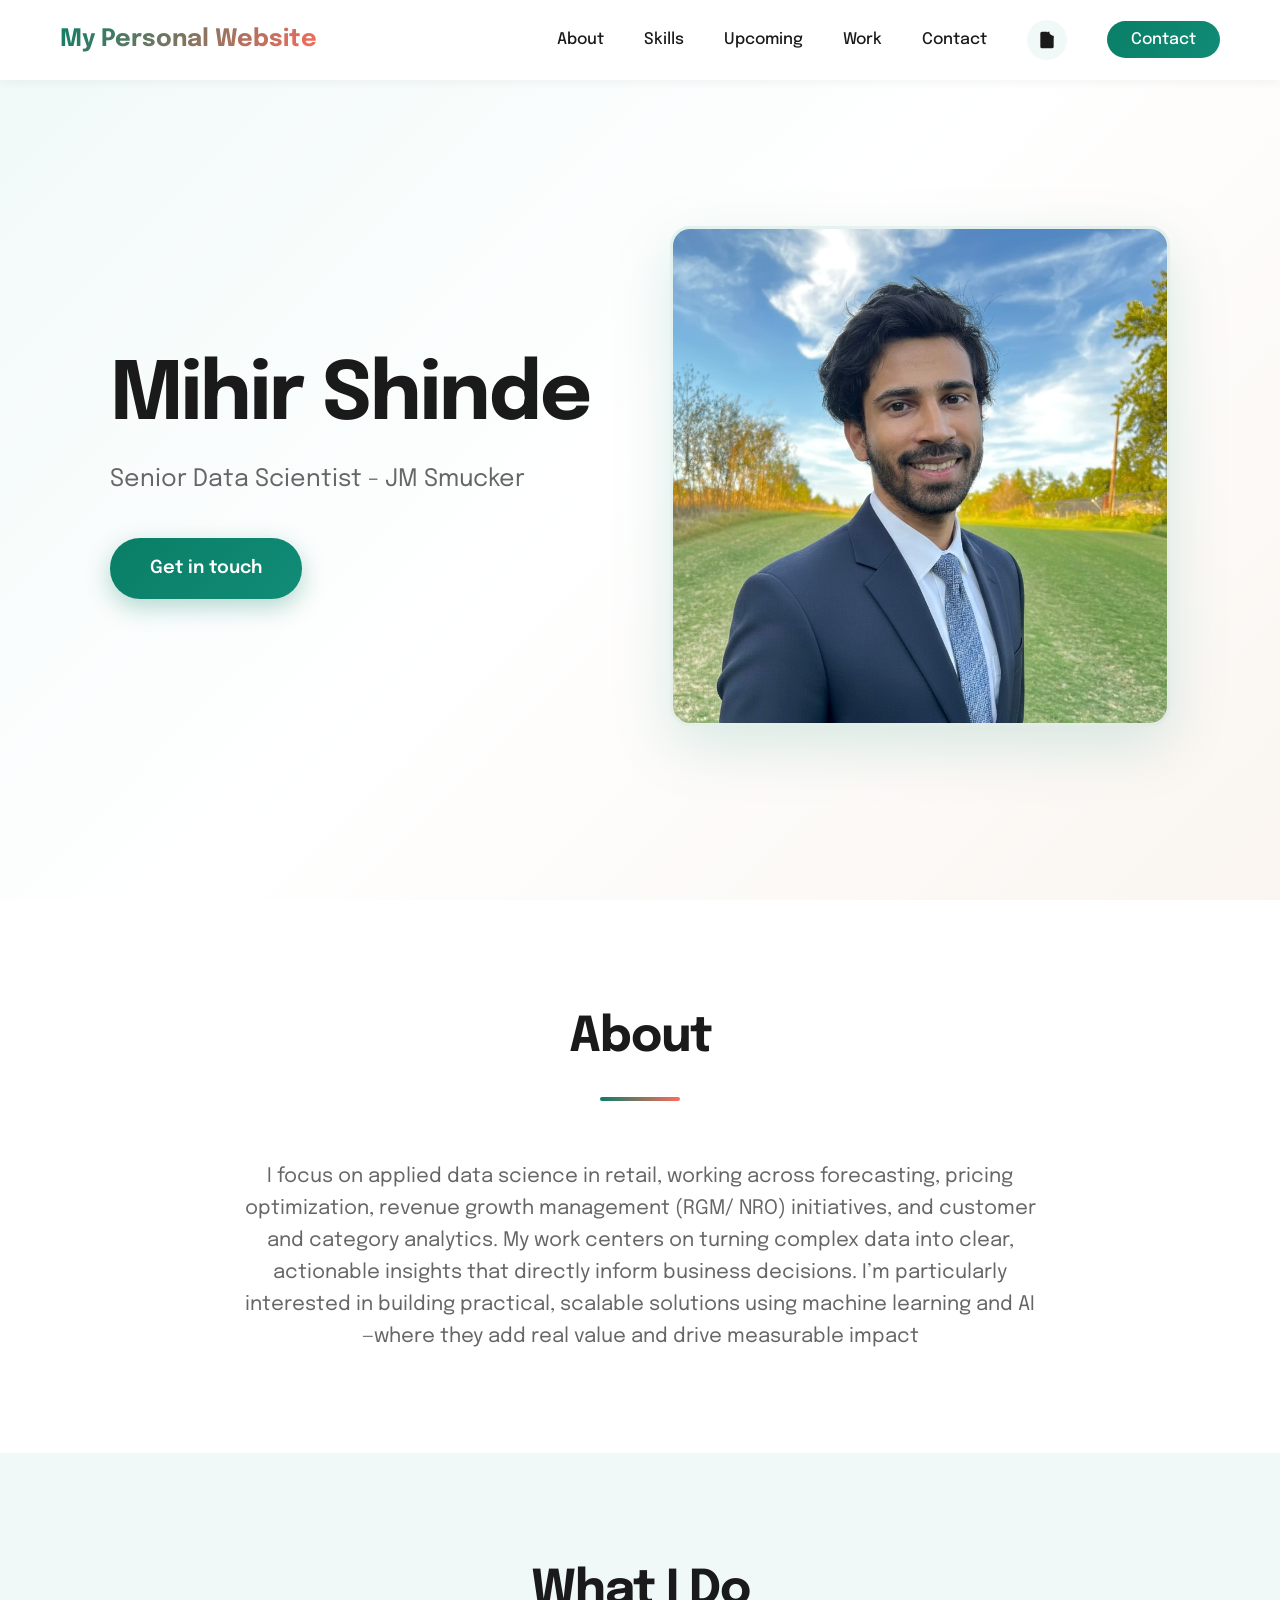
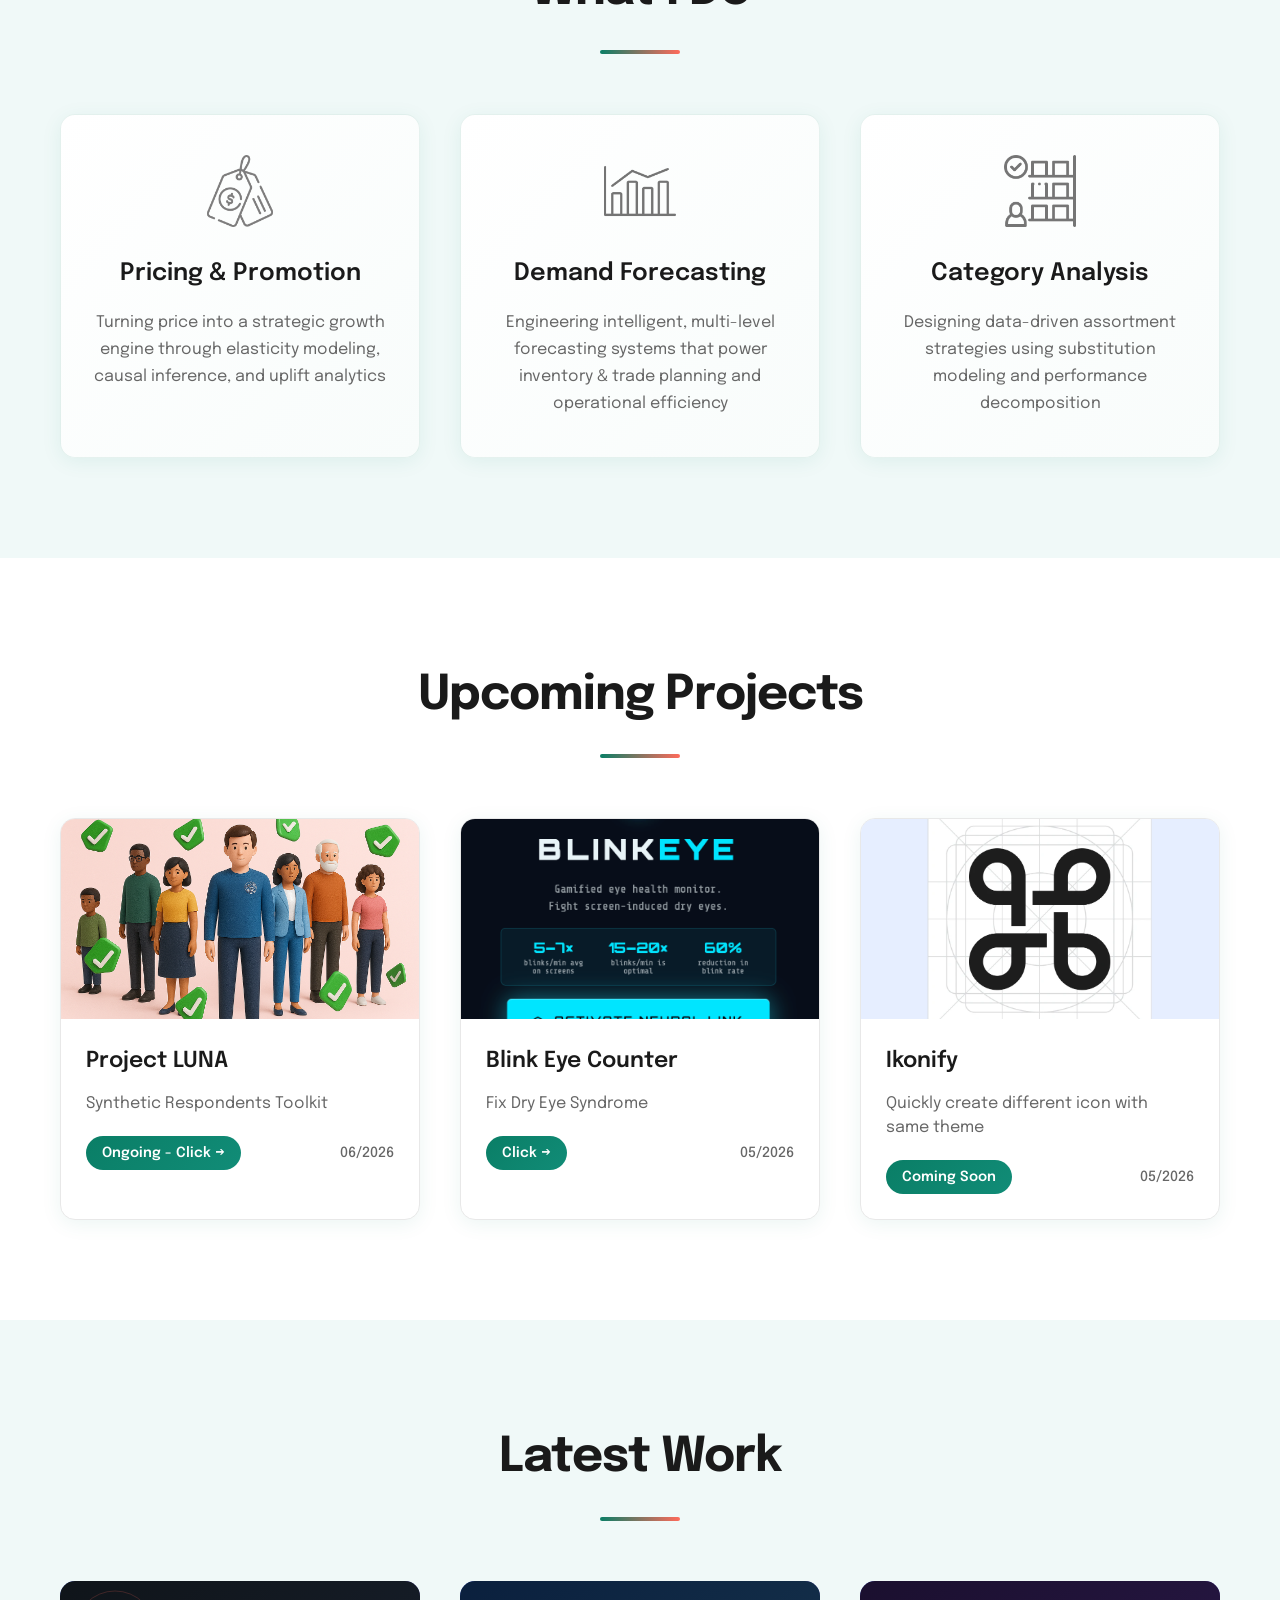
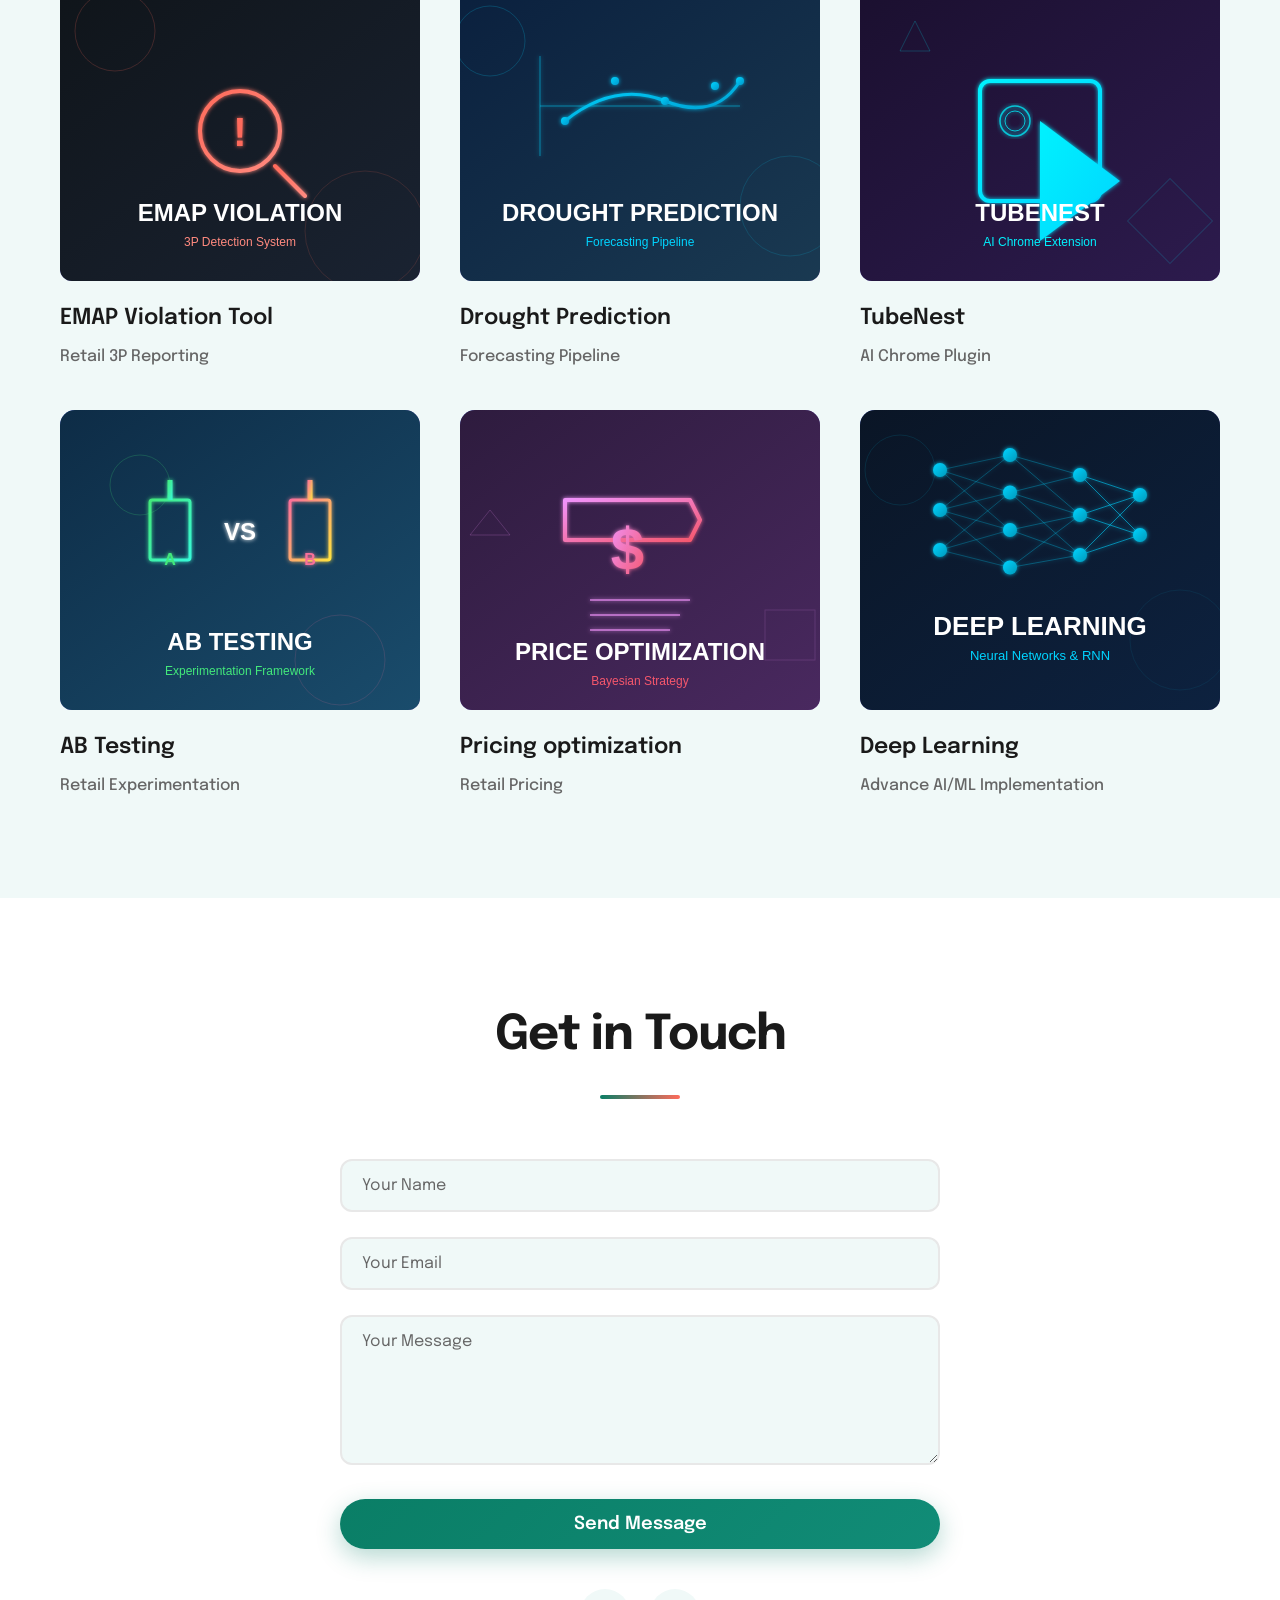
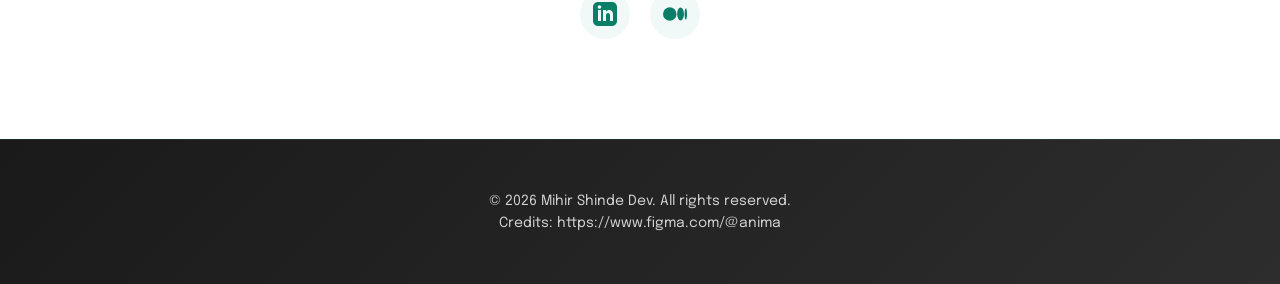
==== index.html @ 56e00849 "Redesign portfolio with themed project images and visual polish - Added 6 custom SVG project illustr" ====
<!DOCTYPE html>
<html lang="en">
<head>
    <meta charset="UTF-8">
    <meta name="viewport" content="width=device-width, initial-scale=1.0">
    <title>Mihir Shinde - Data Scientist Portfolio</title>
    <link rel="stylesheet" href="styles.css">
    <link rel="preconnect" href="https://fonts.googleapis.com">
    <link rel="preconnect" href="https://fonts.gstatic.com" crossorigin>
    <link href="https://fonts.googleapis.com/css2?family=Epilogue:wght@400;500;600;700&display=swap" rel="stylesheet">
</head>
<body>
    <!-- Navigation -->
    <nav class="navbar">
        <div class="nav-container">
            <div class="logo">My Personal Website</div>
            <div class="hamburger" id="hamburger">
                <span></span>
                <span></span>
                <span></span>
            </div>
            <ul class="nav-menu" id="navMenu">
                <li><a href="#about">About</a></li>
                <li><a href="#skills">Skills</a></li>
                <li><a href="#upcoming">Upcoming</a></li>
                <li><a href="#work">Work</a></li>
                <li><a href="#contact">Contact</a></li>
                <li>
                    <a href="https://docs.google.com/document/d/1d2B6Iyw25tS-tdZtHPyi-p7uFzMBzskMpD2WAVQiMsM/edit?usp=sharing" target="_blank" rel="noopener noreferrer" class="icon-btn" title="Resume">
                        <svg width="20" height="20" viewBox="0 0 24 24" fill="currentColor">
                            <path d="M14 2H6a2 2 0 0 0-2 2v16a2 2 0 0 0 2 2h12a2 2 0 0 0 2-2V8l-8-6z"/>
                            <polyline points="14 2 14 8 20 8" style="fill: none; stroke: currentColor; stroke-width: 2"/>
                            <line x1="12" y1="11" x2="12" y2="17" style="stroke: currentColor; stroke-width: 2"/>
                            <line x1="9" y1="14" x2="15" y2="14" style="stroke: currentColor; stroke-width: 2"/>
                        </svg>
                    </a>
                </li>
                <li><a href="mailto:mshinde1410@gmail.com?subject=Let's%20collaborate" class="resume-btn">Contact</a></li>
            </ul>
        </div>
    </nav>

    <!-- Hero Section -->
    <section class="hero" id="hero">
        <div class="hero-container">
            <div class="hero-content">
                <h1 class="hero-title">Mihir Shinde</h1>
                <p class="hero-subtitle">Senior Data Scientist - JM Smucker</p>
                <a href="#contact" class="cta-button">Get in touch</a>
            </div>
            <div class="hero-image">
                <img src="profile_pic.jpeg" alt="Mihir Shinde" class="hero-profile-pic">
            </div>
        </div>
    </section>

    <!-- About Section -->
    <section class="about" id="about">
        <div class="container">
            <h2 class="section-title">About</h2>
            <div class="about-content">
                <p class="about-text">
                    I focus on applied data science in retail, working across forecasting, pricing optimization, revenue growth management (RGM/ NRO) initiatives, and customer and category analytics. My work centers on turning complex data into clear, actionable insights that directly inform business decisions. I’m particularly interested in building practical, scalable solutions using machine learning and AI—where they add real value and drive measurable impact
                </p>
            </div>
        </div>
    </section>

    <!-- Skills Section -->
    <section class="skills" id="skills">
        <div class="container">
            <h2 class="section-title">What I Do</h2>
            <div class="skills-grid">
                <div class="skill-card">
                    <div class="skill-icon">
                        <img src="price.png" alt="Pricing & Promotion" class="skill-icon-img">
                    </div>
                    <h3 class="skill-title">Pricing & Promotion</h3>
                    <p class="skill-description">Turning price into a strategic growth engine through elasticity modeling, causal inference, and uplift analytics</p>
                </div>
                <div class="skill-card">
                    <div class="skill-icon">
                        <img src="forecasting.png" alt="Demand Forecasting" class="skill-icon-img">
                    </div>
                    <h3 class="skill-title">Demand Forecasting</h3>
                    <p class="skill-description">Engineering intelligent, multi-level forecasting systems that power inventory & trade planning and operational efficiency</p>
                </div>
                <div class="skill-card">
                    <div class="skill-icon">
                        <img src="assortment.png" alt="Category Analysis" class="skill-icon-img">
                    </div>
                    <h3 class="skill-title">Category Analysis</h3>
                    <p class="skill-description">Designing data-driven assortment strategies using substitution modeling and performance decomposition</p>
                </div>
            </div>
        </div>
    </section>

    <!-- Upcoming Projects Section -->
    <section class="upcoming" id="upcoming">
        <div class="container">
            <h2 class="section-title">Upcoming Projects</h2>
            <div class="upcoming-grid">
                <div class="upcoming-card">
                    <div class="upcoming-image">
                        <img src="assets/synthetic respondents.png" alt="Project LUNA" class="upcoming-project-image"/>
                    </div>
                    <div class="upcoming-content">
                        <h3 class="upcoming-title">Project LUNA</h3>
                        <p class="upcoming-description">Synthetic Respondents Toolkit</p>
                        <div class="upcoming-status">
                            <a href="https://github.com/mihir1493/luna" class="status-badge" target="_blank" rel="noopener noreferrer">Ongoing - Click →</a>
                            <span class="deadline">06/2026</span>
                        </div>
                    </div>
                </div>
                <div class="upcoming-card">
                    <div class="upcoming-image">
                        <img src="assets/blinkeye.png" alt="Blink Eye Counter" class="upcoming-project-image"/>
                    </div>
                    <div class="upcoming-content">
                        <h3 class="upcoming-title">Blink Eye Counter</h3>
                        <p class="upcoming-description">Fix Dry Eye Syndrome</p>
                        <div class="upcoming-status">
                            <a href="https://blinkeyecounter.vercel.app/" class="status-badge" target="_blank" rel="noopener noreferrer">Click →</a>
                            <span class="deadline">05/2026</span>
                        </div>
                    </div>
                </div>
                <div class="upcoming-card">
                    <div class="upcoming-image">
                        <img src="assets/iconify.webp" alt="Ikonify" class="upcoming-project-image"/>
                    </div>
                    <div class="upcoming-content">
                        <h3 class="upcoming-title">Ikonify</h3>
                        <p class="upcoming-description">Quickly create different icon with same theme</p>
                        <div class="upcoming-status">
                            <span class="status-badge">Coming Soon</span>
                            <span class="deadline">05/2026</span>
                        </div>
                    </div>
                </div>
            </div>
        </div>
    </section>

    <!-- Latest Work Section -->
    <section class="work" id="work">
        <div class="container">
            <h2 class="section-title">Latest Work</h2>
            <div class="work-grid">
                <div class="work-card" data-project="1">
                    <div class="work-image">
                        <img src="assets/emap-violation.svg" alt="EMAP Violation Tool" class="project-image"/>
                        <div class="work-overlay">
                            <span class="overlay-text">View Details</span>
                        </div>
                    </div>
                    <h3 class="work-title">EMAP Violation Tool</h3>
                    <p class="work-category">Retail 3P Reporting</p>
                </div>
                <div class="work-card" data-project="2">
                    <div class="work-image">
                        <img src="assets/drought-prediction.svg" alt="Drought Prediction" class="project-image"/>
                        <div class="work-overlay">
                            <span class="overlay-text">View Details</span>
                        </div>
                    </div>
                    <h3 class="work-title">Drought Prediction</h3>
                    <p class="work-category">Forecasting Pipeline</p>
                </div>
                <div class="work-card" data-project="3">
                    <div class="work-image">
                        <img src="assets/tubenest.svg" alt="TubeNest" class="project-image"/>
                        <div class="work-overlay">
                            <span class="overlay-text">View Details</span>
                        </div>
                    </div>
                    <h3 class="work-title">TubeNest</h3>
                    <p class="work-category">AI Chrome Plugin</p>
                </div>
                <div class="work-card" data-project="4">
                    <div class="work-image">
                        <img src="assets/ab-testing.svg" alt="AB Testing" class="project-image"/>
                        <div class="work-overlay">
                            <span class="overlay-text">View Details</span>
                        </div>
                    </div>
                    <h3 class="work-title">AB Testing</h3>
                    <p class="work-category">Retail Experimentation</p>
                </div>
                <div class="work-card" data-project="5">
                    <div class="work-image">
                        <img src="assets/pricing-optimization.svg" alt="Pricing Optimization" class="project-image"/>
                        <div class="work-overlay">
                            <span class="overlay-text">View Details</span>
                        </div>
                    </div>
                    <h3 class="work-title">Pricing optimization</h3>
                    <p class="work-category">Retail Pricing</p>
                </div>
                <div class="work-card" data-project="6">
                    <div class="work-image">
                        <img src="assets/deep-learning.svg" alt="Deep Learning" class="project-image"/>
                        <div class="work-overlay">
                            <span class="overlay-text">View Details</span>
                        </div>
                    </div>
                    <h3 class="work-title">Deep Learning</h3>
                    <p class="work-category">Advance AI/ML Implementation</p>
                </div>
            </div>
        </div>
    </section>

    <!-- Contact Section -->
    <section class="contact" id="contact">
        <div class="container">
            <h2 class="section-title">Get in Touch</h2>
            <div class="contact-content">
                <form class="contact-form" id="contactForm">
                    <div class="form-group">
                        <input type="text" id="name" name="name" placeholder="Your Name" required>
                    </div>
                    <div class="form-group">
                        <input type="email" id="email" name="email" placeholder="Your Email" required>
                    </div>
                    <div class="form-group">
                        <textarea id="message" name="message" rows="5" placeholder="Your Message" required></textarea>
                    </div>
                    <button type="submit" class="submit-btn">Send Message</button>
                </form>
                <div class="social-links">
                    <a href="https://www.linkedin.com/in/mihir-shinde/" target="_blank" rel="noopener noreferrer" class="social-link" aria-label="LinkedIn">
                        <svg width="24" height="24" viewBox="0 0 24 24" fill="currentColor">
                            <path d="M19 0h-14c-2.761 0-5 2.239-5 5v14c0 2.761 2.239 5 5 5h14c2.762 0 5-2.239 5-5v-14c0-2.761-2.238-5-5-5zm-11 19h-3v-11h3v11zm-1.5-12.268c-.966 0-1.75-.79-1.75-1.764s.784-1.764 1.75-1.764 1.75.79 1.75 1.764-.783 1.764-1.75 1.764zm13.5 12.268h-3v-5.604c0-3.368-4-3.113-4 0v5.604h-3v-11h3v1.765c1.396-2.586 7-2.777 7 2.476v6.759z"/>
                        </svg>
                    </a>
                    <a href="https://medium.com/@mshinde1" target="_blank" rel="noopener noreferrer" class="social-link" aria-label="Medium">
                        <svg width="24" height="24" viewBox="0 0 24 24" fill="currentColor">
                            <path d="M13.54 12a6.8 6.8 0 01-6.77 6.82A6.8 6.8 0 010 12a6.8 6.8 0 016.77-6.82A6.8 6.8 0 0113.54 12zM20.96 12c0 3.54-1.51 6.42-3.38 6.42-1.87 0-3.39-2.88-3.39-6.42s1.52-6.42 3.39-6.42 3.38 2.88 3.38 6.42M24 12c0 3.17-.53 5.75-1.19 5.75-.66 0-1.19-2.58-1.19-5.75s.53-5.75 1.19-5.75C23.47 6.25 24 8.83 24 12z"/>
                        </svg>
                    </a>
                </div>
            </div>
        </div>
    </section>

    <!-- Footer -->
    <footer class="footer">
        <div class="container">
            <p>&copy; 2026 Mihir Shinde Dev. All rights reserved. </p>
                <p>Credits: https://www.figma.com/@anima </p>
        </div>
    </footer>

    <!-- Project Modal -->
    <div class="modal" id="projectModal">
        <div class="modal-overlay"></div>
        <div class="modal-content">
            <button class="modal-close" aria-label="Close modal">&times;</button>
            <div class="modal-body">
                <div class="modal-image">
                    <div class="image-placeholder" id="modalImage">Project Image</div>
                </div>
                <div class="modal-details">
                    <h2 class="modal-title" id="modalTitle">[Project Title]</h2>
                    <p class="modal-category" id="modalCategory">[Category]</p>
                    <p class="modal-description" id="modalDescription">
                        [Add detailed description of the project here. Explain the goals, challenges, solutions, and outcomes.]
                    </p>
                    <div class="modal-tags" id="modalTags">
                        <span class="tag">[Tech 1]</span>
                        <span class="tag">[Tech 2]</span>
                        <span class="tag">[Tech 3]</span>
                    </div>
                    <a href="#" class="modal-link" id="modalLink" target="_blank" rel="noopener noreferrer">
                        View Live Project →
                    </a>
                </div>
            </div>
        </div>
    </div>

    <script src="script.js"></script>
</body>
</html>
---- styles.css ----
/* Reset and Base Styles */
* {
    margin: 0;
    padding: 0;
    box-sizing: border-box;
}

html {
    scroll-behavior: smooth;
}

:root {
    --color-primary: #0a7e66;
    --color-primary-light: #118c77;
    --color-primary-dark: #055f50;
    --color-accent: #ff6b5b;
    --color-secondary: #f0f9f8;
    --color-text: #1a1a1a;
    --color-text-light: #666666;
    --color-bg: #ffffff;
    --color-border: #e8e8e8;
}

body {
    font-family: 'Epilogue', -apple-system, BlinkMacSystemFont, 'Segoe UI', sans-serif;
    font-size: 16px;
    line-height: 1.6;
    color: var(--color-text);
    background-color: var(--color-bg);
    overflow-x: hidden;
}

.container {
    max-width: 1200px;
    margin: 0 auto;
    padding: 0 20px;
}

/* Navigation */
.navbar {
    position: fixed;
    top: 0;
    left: 0;
    right: 0;
    height: 80px;
    background: var(--color-bg);
    backdrop-filter: blur(10px);
    background-color: rgba(255, 255, 255, 0.95);
    box-shadow: 0 2px 20px rgba(0, 0, 0, 0.06);
    z-index: 1000;
    transition: all 0.3s ease;
}

.nav-container {
    max-width: 1200px;
    margin: 0 auto;
    padding: 0 20px;
    height: 100%;
    display: flex;
    justify-content: space-between;
    align-items: center;
}

.logo {
    font-size: 24px;
    font-weight: 700;
    color: var(--color-text);
    cursor: pointer;
    background: linear-gradient(135deg, var(--color-primary), var(--color-accent));
    -webkit-background-clip: text;
    -webkit-text-fill-color: transparent;
    background-clip: text;
}

.nav-menu {
    display: flex;
    list-style: none;
    gap: 40px;
    align-items: center;
}

.nav-menu li a {
    text-decoration: none;
    color: var(--color-text);
    font-weight: 500;
    font-size: 16px;
    transition: color 0.2s ease;
    position: relative;
}

.nav-menu li a:hover {
    color: var(--color-primary);
}

.nav-menu li a::after {
    content: '';
    position: absolute;
    bottom: -5px;
    left: 0;
    width: 0;
    height: 2px;
    background: linear-gradient(90deg, var(--color-primary), var(--color-accent));
    transition: width 0.3s ease;
}

.nav-menu li a:hover::after {
    width: 100%;
}

.icon-btn {
    width: 40px;
    height: 40px;
    display: inline-flex;
    align-items: center;
    justify-content: center;
    border-radius: 50%;
    background-color: var(--color-secondary);
    color: var(--color-primary);
    transition: all 0.3s ease;
    text-decoration: none;
}

.icon-btn:hover {
    background-color: var(--color-primary);
    color: white;
    transform: translateY(-2px);
    box-shadow: 0 4px 12px rgba(10, 126, 102, 0.3);
}

.icon-btn::after {
    display: none;
}

.resume-btn {
    background: linear-gradient(135deg, var(--color-primary), var(--color-primary-light));
    color: #ffffff !important;
    padding: 10px 24px;
    border-radius: 25px;
    transition: all 0.3s ease;
    font-weight: 600;
}

.resume-btn:hover {
    background: linear-gradient(135deg, var(--color-primary-dark), var(--color-primary));
    transform: translateY(-2px);
    box-shadow: 0 6px 16px rgba(10, 126, 102, 0.4);
}

.resume-btn::after {
    display: none;
}

.hamburger {
    display: none;
    flex-direction: column;
    cursor: pointer;
    gap: 5px;
}

.hamburger span {
    width: 25px;
    height: 3px;
    background-color: #2d2d2d;
    transition: all 0.3s ease;
    border-radius: 2px;
}

.hamburger.active span:nth-child(1) {
    transform: rotate(45deg) translate(8px, 8px);
}

.hamburger.active span:nth-child(2) {
    opacity: 0;
}

.hamburger.active span:nth-child(3) {
    transform: rotate(-45deg) translate(7px, -7px);
}

/* Hero Section */
.hero {
    padding: 160px 0 100px;
    background: linear-gradient(135deg, #f0f9f8 0%, #ffffff 50%, #faf5f0 100%);
    min-height: 100vh;
    display: flex;
    align-items: center;
    position: relative;
    overflow: hidden;
}

.hero::before {
    content: '';
    position: absolute;
    top: -50%;
    right: -10%;
    width: 500px;
    height: 500px;
    background: radial-gradient(circle, rgba(10, 126, 102, 0.08) 0%, transparent 70%);
    border-radius: 50%;
    pointer-events: none;
}

.hero-container {
    max-width: 1200px;
    margin: 0 auto;
    padding: 0 20px;
    display: grid;
    grid-template-columns: 1fr 1fr;
    gap: 60px;
    align-items: center;
    position: relative;
    z-index: 1;
}

.hero-content {
    animation: fadeInUp 0.8s ease-out;
}

.hero-title {
    font-size: 80px;
    font-weight: 700;
    line-height: 90px;
    margin-bottom: 20px;
    color: var(--color-text);
    letter-spacing: -2px;
}

.hero-subtitle {
    font-size: 24px;
    font-weight: 400;
    line-height: 36px;
    color: var(--color-text-light);
    margin-bottom: 40px;
}

.cta-button {
    display: inline-block;
    background: linear-gradient(135deg, var(--color-primary), var(--color-primary-light));
    color: #ffffff;
    padding: 16px 40px;
    border-radius: 30px;
    text-decoration: none;
    font-weight: 600;
    font-size: 18px;
    transition: all 0.3s ease;
    box-shadow: 0 8px 24px rgba(10, 126, 102, 0.3);
    position: relative;
    overflow: hidden;
}

.cta-button::before {
    content: '';
    position: absolute;
    top: 0;
    left: -100%;
    width: 100%;
    height: 100%;
    background: rgba(255, 255, 255, 0.2);
    transition: left 0.5s ease;
}

.cta-button:hover::before {
    left: 100%;
}

.cta-button:hover {
    transform: translateY(-3px);
    box-shadow: 0 12px 32px rgba(10, 126, 102, 0.4);
}

.hero-image {
    animation: fadeInRight 0.8s ease-out;
}

.hero-profile-pic {
    width: 100%;
    max-width: 500px;
    height: auto;
    aspect-ratio: 1;
    object-fit: cover;
    border-radius: 20px;
    box-shadow: 0 20px 60px rgba(10, 126, 102, 0.15);
    transition: transform 0.3s ease, box-shadow 0.3s ease;
    border: 3px solid rgba(10, 126, 102, 0.1);
}

.hero-profile-pic:hover {
    transform: scale(1.02) translateY(-5px);
    box-shadow: 0 30px 80px rgba(10, 126, 102, 0.25);
}

.image-placeholder {
    width: 100%;
    aspect-ratio: 1;
    background: linear-gradient(135deg, #ffd285 0%, #f6dce9 100%);
    border-radius: 20px;
    display: flex;
    align-items: center;
    justify-content: center;
    font-size: 20px;
    font-weight: 600;
    color: #2d2d2d;
    transition: transform 0.3s ease;
}

.hero-image .image-placeholder:hover {
    transform: scale(1.02);
}

/* Section Title */
.section-title {
    font-size: 48px;
    font-weight: 700;
    text-align: center;
    margin-bottom: 60px;
    color: var(--color-text);
    position: relative;
    letter-spacing: -1px;
}

.section-title::after {
    content: '';
    display: block;
    width: 80px;
    height: 4px;
    background: linear-gradient(90deg, var(--color-primary), var(--color-accent));
    margin: 20px auto 0;
    border-radius: 2px;
}

/* About Section */
.about {
    padding: 100px 0;
    background-color: var(--color-bg);
}

.about-content {
    max-width: 800px;
    margin: 0 auto;
    text-align: center;
    animation: fadeIn 0.8s ease-out;
}

.about-text {
    font-size: 20px;
    line-height: 32px;
    color: var(--color-text-light);
    font-weight: 400;
}

/* Skills Section */
.skills {
    padding: 100px 0;
    background-color: var(--color-secondary);
    position: relative;
}

.skills-grid {
    display: grid;
    grid-template-columns: repeat(3, 1fr);
    gap: 40px;
}

.skill-card {
    background: linear-gradient(135deg, #ffffff 0%, #f8fcfb 100%);
    padding: 40px 30px;
    border-radius: 15px;
    text-align: center;
    transition: all 0.3s ease;
    box-shadow: 0 4px 20px rgba(10, 126, 102, 0.08);
    animation: fadeInUp 0.6s ease-out;
    animation-fill-mode: both;
    border: 1px solid rgba(10, 126, 102, 0.1);
    position: relative;
    overflow: hidden;
}

.skill-card:nth-child(1) {
    animation-delay: 0.1s;
}

.skill-card:nth-child(2) {
    animation-delay: 0.2s;
}

.skill-card:nth-child(3) {
    animation-delay: 0.3s;
}

.skill-card::before {
    content: '';
    position: absolute;
    top: -50%;
    right: -50%;
    width: 200px;
    height: 200px;
    background: radial-gradient(circle, rgba(10, 126, 102, 0.1) 0%, transparent 70%);
    border-radius: 50%;
    transition: all 0.5s ease;
}

.skill-card:hover::before {
    right: -10%;
    top: -10%;
}

.skill-card:hover {
    transform: translateY(-8px);
    box-shadow: 0 12px 40px rgba(10, 126, 102, 0.15);
    border-color: rgba(10, 126, 102, 0.2);
}

.skill-icon {
    margin-bottom: 20px;
    position: relative;
    z-index: 1;
}

.skill-icon-img {
    width: 72px;
    height: 72px;
    object-fit: contain;
    opacity: 0.9;
    transition: opacity 0.3s ease;
}

.skill-card:hover .skill-icon-img {
    opacity: 1;
}

.skill-title {
    font-size: 24px;
    font-weight: 600;
    margin-bottom: 15px;
    color: var(--color-text);
    position: relative;
    z-index: 1;
}

.skill-description {
    font-size: 16px;
    line-height: 27px;
    color: var(--color-text-light);
    position: relative;
    z-index: 1;
}

/* Upcoming Projects Section */
.upcoming {
    padding: 100px 0;
    background-color: var(--color-bg);
}

.upcoming-grid {
    display: grid;
    grid-template-columns: repeat(3, 1fr);
    gap: 40px;
}

.upcoming-card {
    background-color: white;
    border-radius: 15px;
    overflow: hidden;
    transition: all 0.3s ease;
    box-shadow: 0 4px 20px rgba(10, 126, 102, 0.08);
    animation: fadeInUp 0.6s ease-out;
    animation-fill-mode: both;
    border: 1px solid var(--color-border);
}

.upcoming-card:nth-child(1) {
    animation-delay: 0.1s;
}

.upcoming-card:nth-child(2) {
    animation-delay: 0.2s;
}

.upcoming-card:nth-child(3) {
    animation-delay: 0.3s;
}

.upcoming-card:hover {
    transform: translateY(-8px);
    box-shadow: 0 12px 40px rgba(10, 126, 102, 0.15);
    border-color: var(--color-primary);
}

.upcoming-image {
    position: relative;
    overflow: hidden;
    height: 200px;
}

.upcoming-project-image {
    width: 100%;
    height: 200px;
    object-fit: cover;
    display: block;
    transition: transform 0.3s ease;
}

.upcoming-card:hover .upcoming-project-image {
    transform: scale(1.05);
}

.upcoming-image .image-placeholder {
    width: 100%;
    height: 200px;
    display: flex;
    align-items: center;
    justify-content: center;
    font-size: 16px;
    color: white;
    font-weight: 600;
    background: linear-gradient(135deg, var(--color-primary), var(--color-primary-light));
    position: relative;
    overflow: hidden;
    z-index: 1;
}

.upcoming-image .image-placeholder::before {
    content: '';
    position: absolute;
    width: 400px;
    height: 400px;
    background: radial-gradient(circle, rgba(255, 255, 255, 0.1) 0%, transparent 70%);
    top: -50%;
    right: -50%;
    border-radius: 50%;
    z-index: 0;
}

.upcoming-image .image-placeholder::after {
    content: '';
    position: absolute;
    width: 300px;
    height: 300px;
    background: radial-gradient(circle, rgba(255, 255, 255, 0.05) 0%, transparent 70%);
    bottom: -30%;
    left: -10%;
    border-radius: 50%;
    z-index: 0;
}

.upcoming-content {
    padding: 25px;
}

.upcoming-title {
    font-size: 22px;
    font-weight: 600;
    margin-bottom: 12px;
    color: var(--color-text);
}

.upcoming-description {
    font-size: 16px;
    line-height: 24px;
    color: var(--color-text-light);
    margin-bottom: 20px;
}

.upcoming-status {
    display: flex;
    justify-content: space-between;
    align-items: center;
    gap: 10px;
}

.status-badge {
    background: linear-gradient(135deg, var(--color-primary), var(--color-primary-light));
    color: #ffffff;
    padding: 6px 16px;
    border-radius: 20px;
    font-size: 14px;
    font-weight: 600;
}

a.status-badge {
    text-decoration: none;
    transition: all 0.3s ease;
    display: inline-block;
}

a.status-badge:hover {
    background: linear-gradient(135deg, var(--color-primary-dark), var(--color-primary));
    transform: translateY(-2px);
    box-shadow: 0 6px 16px rgba(10, 126, 102, 0.3);
}

.deadline {
    font-size: 14px;
    color: var(--color-text-light);
    font-weight: 500;
}

/* Latest Work Section */
.work {
    padding: 100px 0;
    background-color: var(--color-secondary);
}

.work-grid {
    display: grid;
    grid-template-columns: repeat(3, 1fr);
    gap: 40px;
}

.work-card {
    text-decoration: none;
    color: inherit;
    display: block;
    transition: all 0.3s ease;
    animation: fadeInUp 0.6s ease-out;
    animation-fill-mode: both;
    cursor: pointer;
    border-radius: 15px;
    overflow: hidden;
}

.work-card:nth-child(1) {
    animation-delay: 0.1s;
}

.work-card:nth-child(2) {
    animation-delay: 0.2s;
}

.work-card:nth-child(3) {
    animation-delay: 0.3s;
}

.work-card:nth-child(4) {
    animation-delay: 0.4s;
}

.work-card:nth-child(5) {
    animation-delay: 0.5s;
}

.work-card:nth-child(6) {
    animation-delay: 0.6s;
}

.work-card:hover {
    transform: translateY(-8px);
}

.work-card:hover .work-image {
    box-shadow: 0 12px 40px rgba(10, 126, 102, 0.2);
}

.work-image {
    position: relative;
    overflow: hidden;
    margin-bottom: 20px;
    border-radius: 12px;
    background: linear-gradient(135deg, #667eea 0%, #764ba2 100%);
    min-height: 300px;
}

.project-image {
    width: 100%;
    height: 300px;
    object-fit: cover;
    display: block;
    transition: transform 0.4s ease;
}

.work-card:hover .project-image {
    transform: scale(1.08);
}

.work-image .image-placeholder {
    width: 100%;
    height: 300px;
    display: flex;
    align-items: center;
    justify-content: center;
    font-size: 18px;
    color: white;
    font-weight: 600;
    transition: transform 0.4s ease;
    background: linear-gradient(135deg, #667eea 0%, #764ba2 100%);
    position: relative;
    overflow: hidden;
    z-index: 1;
}

.work-image .image-placeholder::before {
    content: '';
    position: absolute;
    width: 500px;
    height: 500px;
    background: radial-gradient(circle, rgba(255, 255, 255, 0.1) 0%, transparent 70%);
    top: -50%;
    right: -50%;
    border-radius: 50%;
    animation: float 6s ease-in-out infinite;
    z-index: 0;
}

.work-card:nth-child(2) .work-image .image-placeholder {
    background: linear-gradient(135deg, #f093fb 0%, #f5576c 100%);
}

.work-card:nth-child(3) .work-image .image-placeholder {
    background: linear-gradient(135deg, #4facfe 0%, #00f2fe 100%);
}

.work-card:nth-child(4) .work-image .image-placeholder {
    background: linear-gradient(135deg, #43e97b 0%, #38f9d7 100%);
}

.work-card:nth-child(5) .work-image .image-placeholder {
    background: linear-gradient(135deg, #fa709a 0%, #fee140 100%);
}

.work-card:nth-child(6) .work-image .image-placeholder {
    background: linear-gradient(135deg, #30cfd0 0%, #330867 100%);
}

.work-card:hover .work-image .image-placeholder {
    transform: scale(1.08);
}

.work-overlay {
    position: absolute;
    top: 0;
    left: 0;
    right: 0;
    bottom: 0;
    background: linear-gradient(135deg, rgba(10, 126, 102, 0.95), rgba(255, 107, 91, 0.95));
    display: flex;
    align-items: center;
    justify-content: center;
    opacity: 0;
    transition: opacity 0.3s ease-in-out;
    backdrop-filter: blur(3px);
}

.work-card:hover .work-overlay {
    opacity: 1;
}

.overlay-text {
    color: #ffffff;
    font-size: 18px;
    font-weight: 600;
    letter-spacing: 0.5px;
}

.work-title {
    font-size: 22px;
    font-weight: 600;
    margin-bottom: 8px;
    color: var(--color-text);
}

.work-category {
    font-size: 16px;
    color: var(--color-text-light);
    font-weight: 500;
}

/* Contact Section */
.contact {
    padding: 100px 0;
    background-color: var(--color-bg);
}

.contact-content {
    max-width: 600px;
    margin: 0 auto;
}

.contact-form {
    animation: fadeInUp 0.8s ease-out;
}

.form-group {
    margin-bottom: 25px;
}

.form-group input,
.form-group textarea {
    width: 100%;
    padding: 16px 20px;
    border: 2px solid var(--color-border);
    border-radius: 12px;
    font-family: 'Epilogue', sans-serif;
    font-size: 16px;
    transition: all 0.3s ease;
    background-color: var(--color-secondary);
    color: var(--color-text);
}

.form-group input::placeholder,
.form-group textarea::placeholder {
    color: var(--color-text-light);
}

.form-group input:focus,
.form-group textarea:focus {
    outline: none;
    border-color: var(--color-primary);
    background-color: white;
    box-shadow: 0 4px 12px rgba(10, 126, 102, 0.1);
}

.form-group textarea {
    resize: vertical;
    min-height: 150px;
}

.submit-btn {
    width: 100%;
    background: linear-gradient(135deg, var(--color-primary), var(--color-primary-light));
    color: #ffffff;
    padding: 16px 40px;
    border: none;
    border-radius: 30px;
    font-family: 'Epilogue', sans-serif;
    font-size: 18px;
    font-weight: 600;
    cursor: pointer;
    transition: all 0.3s ease;
    box-shadow: 0 8px 24px rgba(10, 126, 102, 0.3);
}

.submit-btn:hover {
    background: linear-gradient(135deg, var(--color-primary-dark), var(--color-primary));
    transform: translateY(-3px);
    box-shadow: 0 12px 32px rgba(10, 126, 102, 0.4);
}

.social-links {
    margin-top: 40px;
    display: flex;
    justify-content: center;
    gap: 20px;
}

.social-link {
    width: 50px;
    height: 50px;
    background-color: var(--color-secondary);
    border-radius: 50%;
    display: flex;
    align-items: center;
    justify-content: center;
    color: var(--color-primary);
    transition: all 0.3s ease;
    border: 2px solid transparent;
}

.social-link:hover {
    background: linear-gradient(135deg, var(--color-primary), var(--color-primary-light));
    color: #ffffff;
    transform: translateY(-5px);
    box-shadow: 0 8px 20px rgba(10, 126, 102, 0.3);
}

/* Footer */
.footer {
    padding: 50px 0;
    background: linear-gradient(135deg, #1a1a1a 0%, #2d2d2d 100%);
    color: #ffffff;
    text-align: center;
    border-top: 1px solid rgba(10, 126, 102, 0.2);
}

.footer p {
    font-size: 14px;
    opacity: 0.8;
    transition: opacity 0.3s ease;
}

.footer p:hover {
    opacity: 1;
}

/* Project Modal */
.modal {
    position: fixed;
    top: 0;
    left: 0;
    width: 100%;
    height: 100%;
    z-index: 2000;
    display: flex;
    align-items: center;
    justify-content: center;
    opacity: 0;
    pointer-events: none;
    transition: opacity 0.3s ease;
}

.modal.active {
    opacity: 1;
    pointer-events: all;
}

.modal-overlay {
    position: absolute;
    top: 0;
    left: 0;
    width: 100%;
    height: 100%;
    background-color: rgba(0, 0, 0, 0.85);
    backdrop-filter: blur(8px);
}

.modal-content {
    position: relative;
    background-color: var(--color-bg);
    border-radius: 20px;
    max-width: 900px;
    width: 90%;
    max-height: 90vh;
    overflow-y: auto;
    z-index: 2001;
    transform: scale(0.9) translateY(20px);
    transition: transform 0.3s ease;
    box-shadow: 0 25px 80px rgba(10, 126, 102, 0.25);
}

.modal.active .modal-content {
    transform: scale(1) translateY(0);
}

.modal-close {
    position: absolute;
    top: 20px;
    right: 20px;
    width: 40px;
    height: 40px;
    background-color: var(--color-secondary);
    border: none;
    border-radius: 50%;
    font-size: 28px;
    line-height: 1;
    color: var(--color-primary);
    cursor: pointer;
    transition: all 0.3s ease;
    z-index: 2002;
    display: flex;
    align-items: center;
    justify-content: center;
}

.modal-close:hover {
    background: linear-gradient(135deg, var(--color-primary), var(--color-primary-light));
    color: #ffffff;
    transform: rotate(90deg);
    box-shadow: 0 4px 12px rgba(10, 126, 102, 0.3);
}

.modal-body {
    padding: 40px;
}

.modal-image {
    margin-bottom: 30px;
    border-radius: 15px;
    overflow: hidden;
}

.modal-image .image-placeholder {
    width: 100%;
    height: 400px;
    background: linear-gradient(135deg, var(--color-primary), var(--color-primary-light));
    display: flex;
    align-items: center;
    justify-content: center;
    font-size: 20px;
    color: white;
    font-weight: 600;
    position: relative;
    overflow: hidden;
}

.modal-image .image-placeholder::before {
    content: '';
    position: absolute;
    width: 400px;
    height: 400px;
    background: radial-gradient(circle, rgba(255, 255, 255, 0.1) 0%, transparent 70%);
    top: -50%;
    right: -50%;
    border-radius: 50%;
}

.modal-details {
    animation: fadeInUp 0.5s ease-out;
}

.modal-title {
    font-size: 36px;
    font-weight: 700;
    margin-bottom: 10px;
    color: var(--color-text);
    letter-spacing: -1px;
}

.modal-category {
    font-size: 18px;
    color: var(--color-primary);
    font-weight: 600;
    margin-bottom: 20px;
}

.modal-description {
    font-size: 18px;
    line-height: 30px;
    color: var(--color-text-light);
    margin-bottom: 30px;
}

.modal-tags {
    display: flex;
    flex-wrap: wrap;
    gap: 10px;
    margin-bottom: 30px;
}

.tag {
    background-color: var(--color-secondary);
    color: var(--color-primary);
    padding: 8px 16px;
    border-radius: 20px;
    font-size: 14px;
    font-weight: 500;
    border: 1px solid rgba(10, 126, 102, 0.2);
    transition: all 0.3s ease;
}

.tag:hover {
    background-color: var(--color-primary);
    color: white;
    border-color: var(--color-primary);
}

.modal-link {
    display: inline-flex;
    align-items: center;
    gap: 8px;
    background: linear-gradient(135deg, var(--color-primary), var(--color-primary-light));
    color: #ffffff;
    padding: 14px 32px;
    border-radius: 30px;
    text-decoration: none;
    font-weight: 600;
    font-size: 16px;
    transition: all 0.3s ease;
    box-shadow: 0 8px 24px rgba(10, 126, 102, 0.3);
}

.modal-link:hover {
    background: linear-gradient(135deg, var(--color-primary-dark), var(--color-primary));
    transform: translateY(-2px);
    box-shadow: 0 12px 32px rgba(10, 126, 102, 0.4);
}


/* Animations */
@keyframes fadeIn {
    from {
        opacity: 0;
    }
    to {
        opacity: 1;
    }
}

@keyframes fadeInUp {
    from {
        opacity: 0;
        transform: translateY(30px);
    }
    to {
        opacity: 1;
        transform: translateY(0);
    }
}

@keyframes fadeInRight {
    from {
        opacity: 0;
        transform: translateX(30px);
    }
    to {
        opacity: 1;
        transform: translateX(0);
    }
}

@keyframes float {
    0%, 100% {
        transform: translateY(0px);
    }
    50% {
        transform: translateY(-20px);
    }
}

/* Responsive Design */
@media (max-width: 768px) {
    .hamburger {
        display: flex;
    }

    .nav-menu {
        position: fixed;
        top: 80px;
        left: -100%;
        flex-direction: column;
        background-color: var(--color-bg);
        width: 100%;
        padding: 40px 20px;
        box-shadow: 0 10px 20px rgba(0, 0, 0, 0.1);
        transition: left 0.3s ease;
        gap: 20px;
    }

    .nav-menu.active {
        left: 0;
    }

    .hero {
        padding: 120px 0 60px;
    }

    .hero-container {
        grid-template-columns: 1fr;
        gap: 40px;
        text-align: center;
    }

    .hero-title {
        font-size: 48px;
        line-height: 56px;
    }

    .hero-subtitle {
        font-size: 20px;
        line-height: 30px;
    }

    .hero-profile-pic {
        max-width: 100%;
        border-radius: 15px;
    }

    .section-title {
        font-size: 36px;
    }

    .skills-grid,
    .upcoming-grid,
    .work-grid {
        grid-template-columns: 1fr;
        gap: 30px;
    }

    .about,
    .skills,
    .upcoming,
    .work,
    .contact {
        padding: 60px 0;
    }

    .modal-content {
        width: 95%;
        max-height: 95vh;
    }

    .modal-body {
        padding: 30px 20px;
    }

    .modal-close {
        top: 15px;
        right: 15px;
        width: 35px;
        height: 35px;
        font-size: 24px;
    }

    .modal-image .image-placeholder {
        height: 250px;
    }

    .modal-title {
        font-size: 28px;
    }

    .modal-description {
        font-size: 16px;
        line-height: 26px;
    }
}

@media (max-width: 480px) {
    .hero-title {
        font-size: 36px;
        line-height: 42px;
    }

    .section-title {
        font-size: 28px;
    }

    .cta-button {
        padding: 14px 32px;
        font-size: 16px;
    }
}
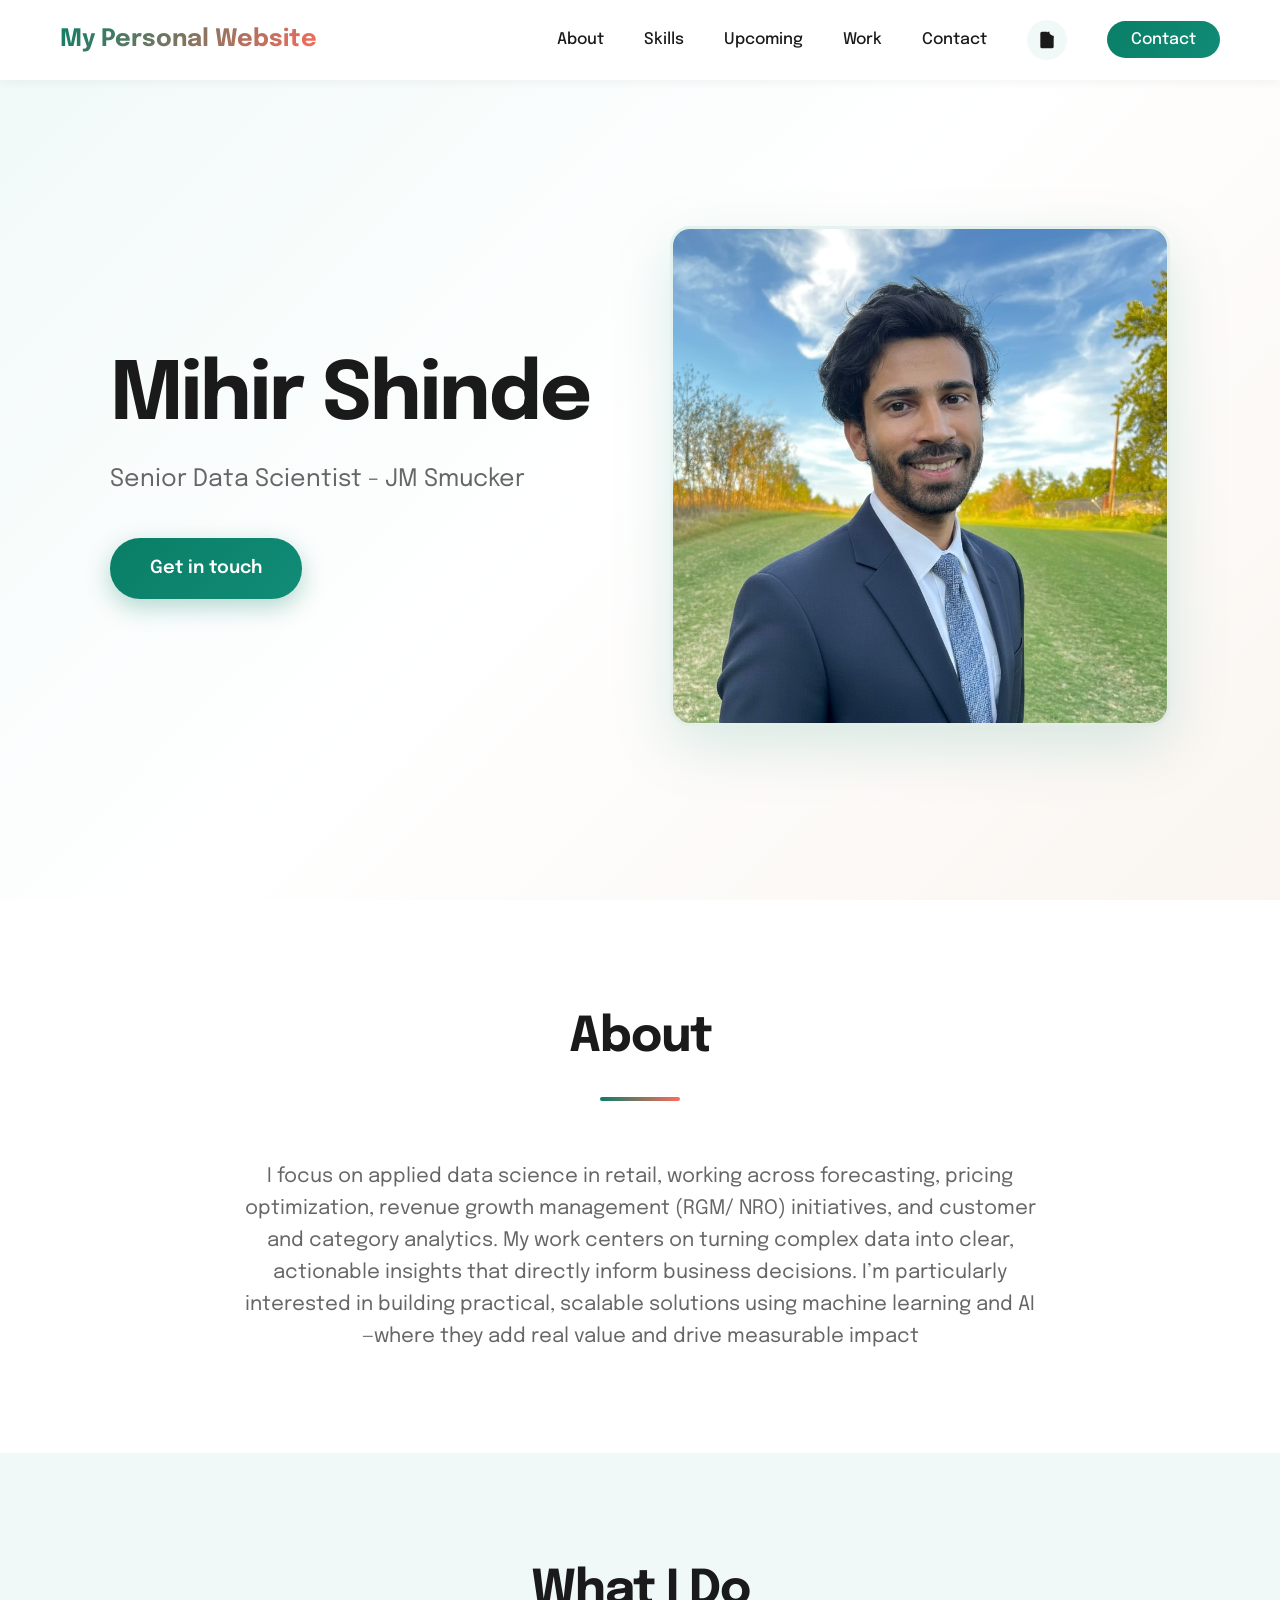
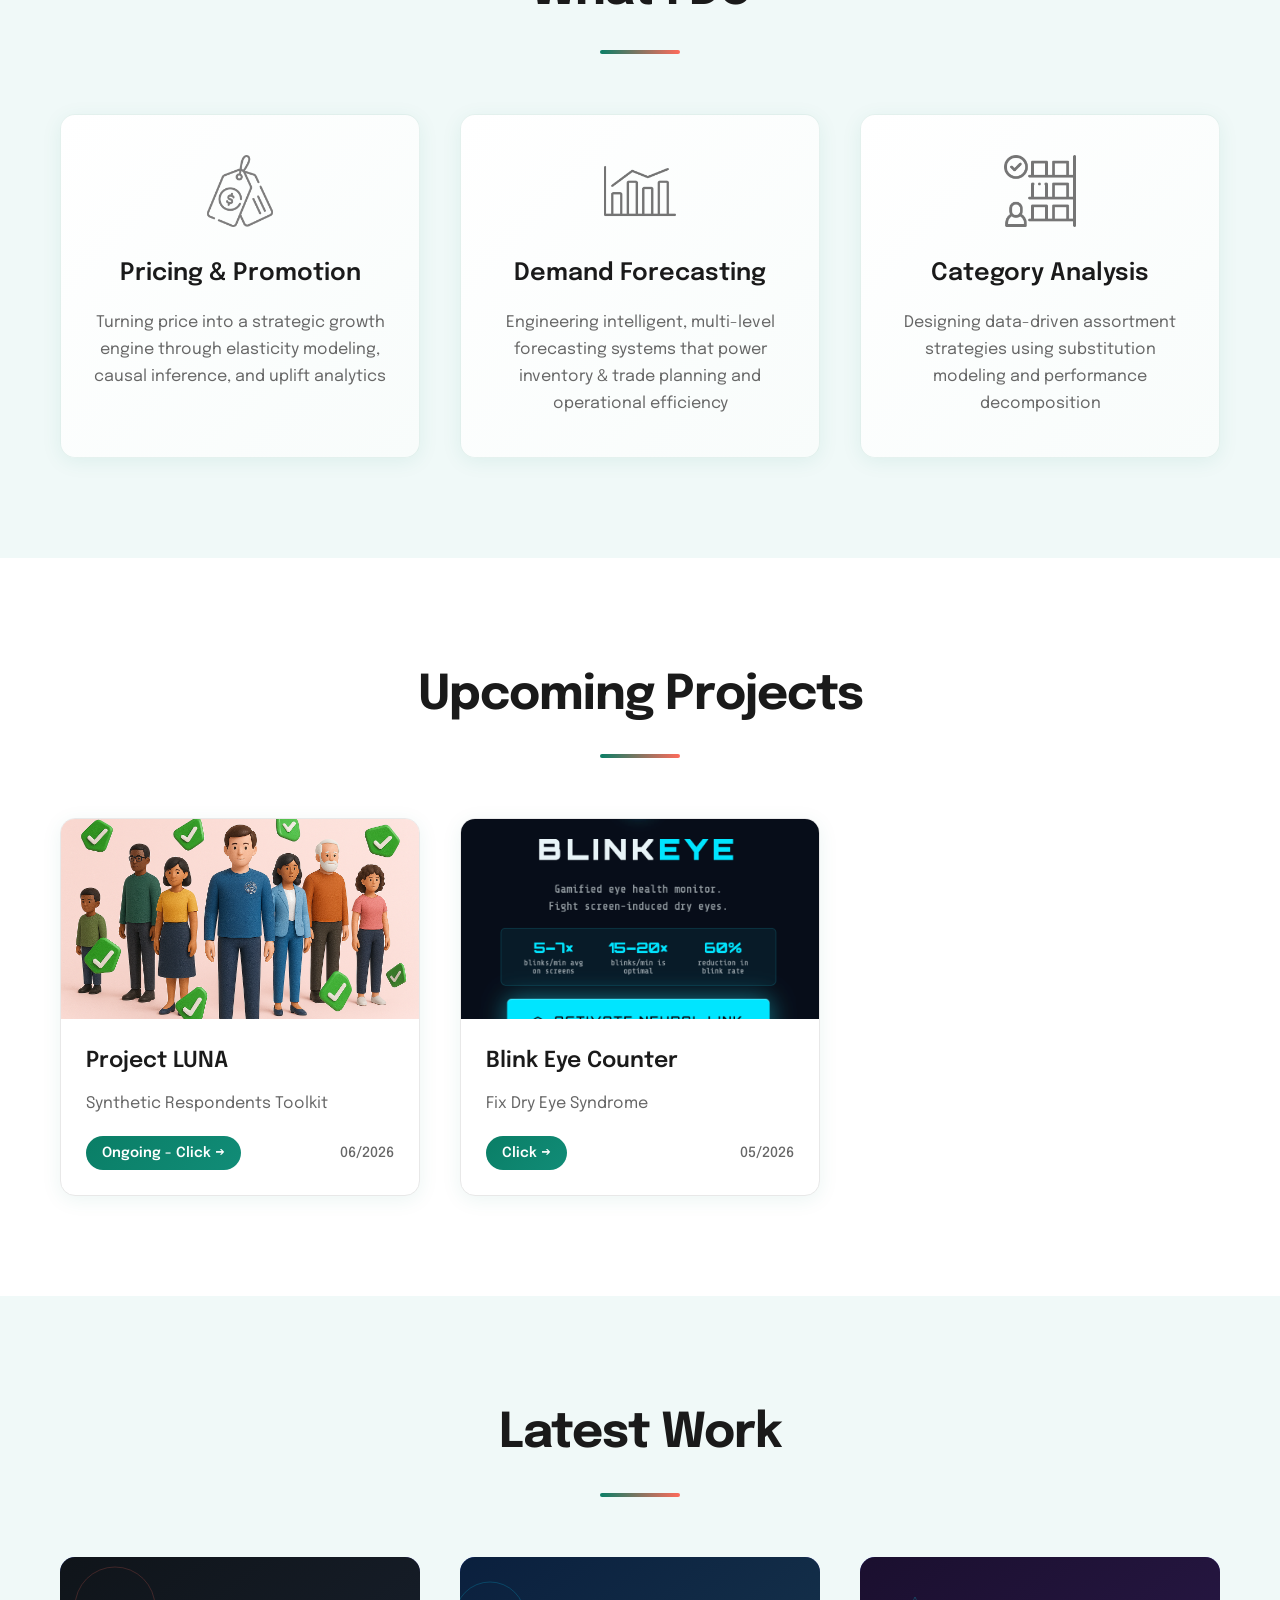
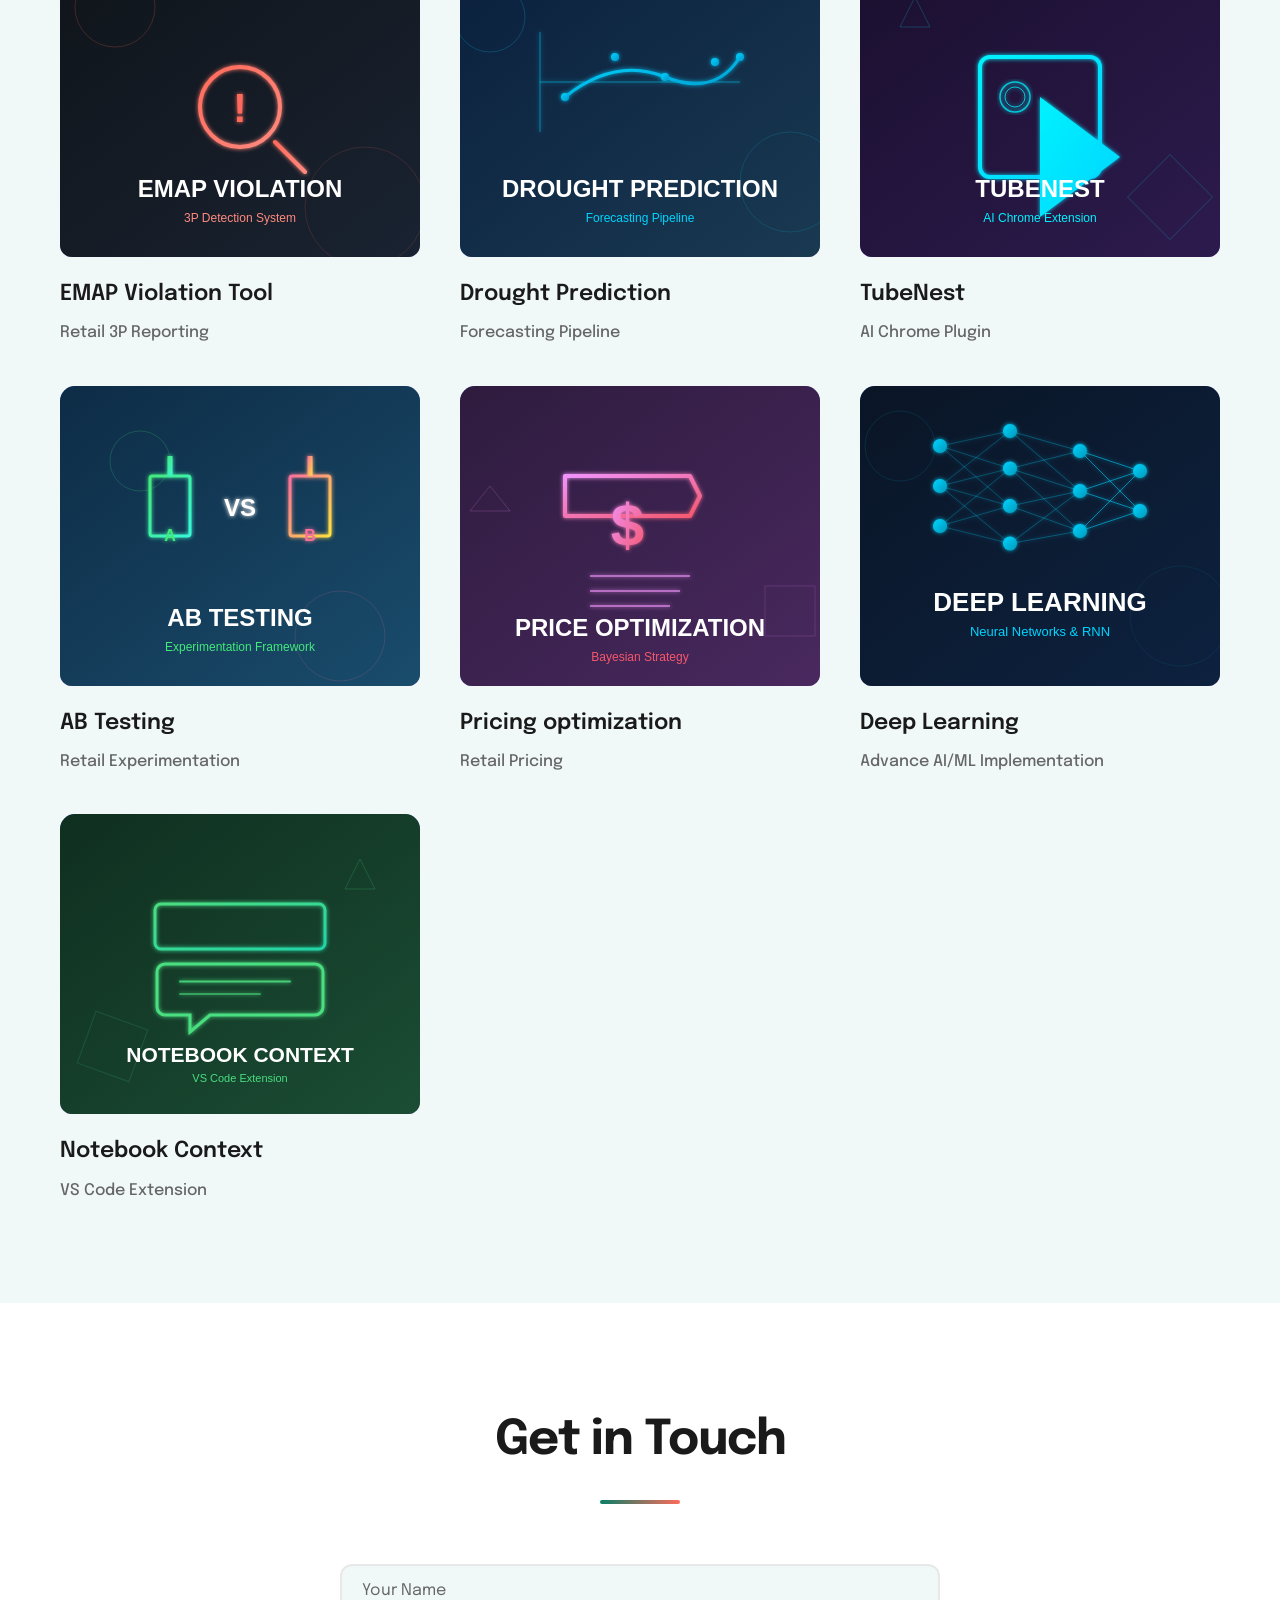
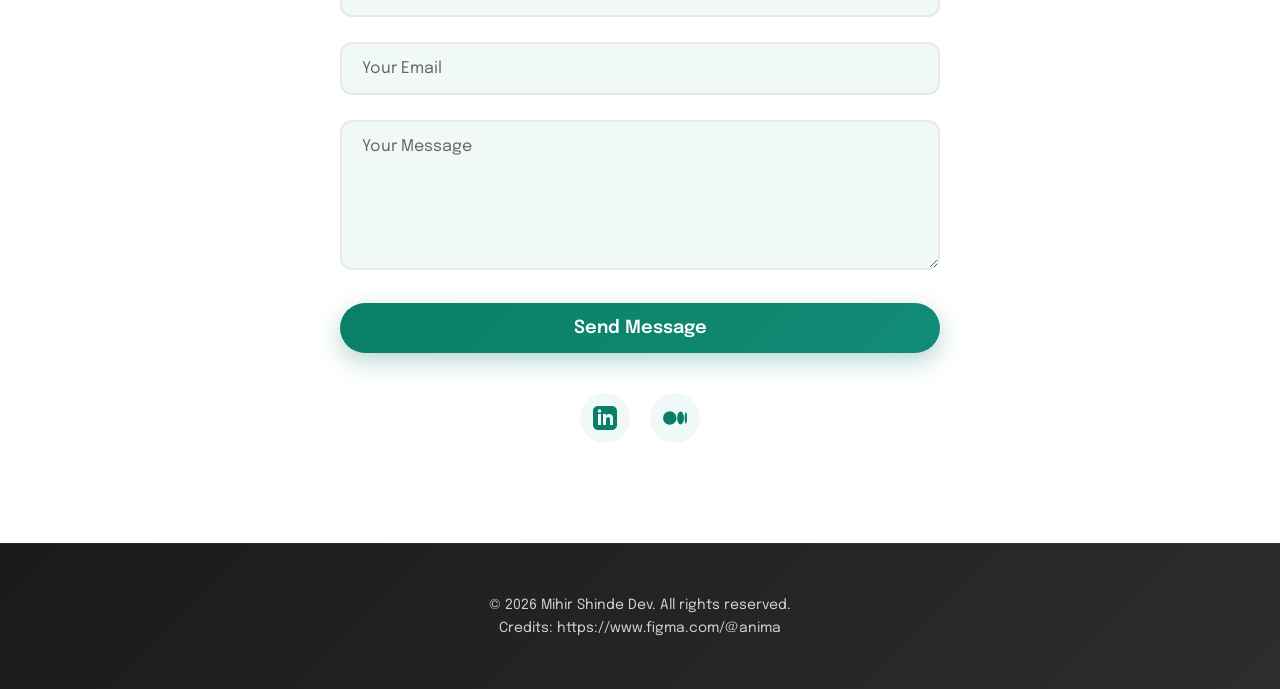
==== commit 527d2aa6: "add edited files adding all files for portfolio" ====
--- a/index.html
+++ b/index.html
@@ -127,19 +127,6 @@
                         </div>
                     </div>
                 </div>
-                <div class="upcoming-card">
-                    <div class="upcoming-image">
-                        <img src="assets/iconify.webp" alt="Ikonify" class="upcoming-project-image"/>
-                    </div>
-                    <div class="upcoming-content">
-                        <h3 class="upcoming-title">Ikonify</h3>
-                        <p class="upcoming-description">Quickly create different icon with same theme</p>
-                        <div class="upcoming-status">
-                            <span class="status-badge">Coming Soon</span>
-                            <span class="deadline">05/2026</span>
-                        </div>
-                    </div>
-                </div>
             </div>
         </div>
     </section>
@@ -208,6 +195,16 @@
                     </div>
                     <h3 class="work-title">Deep Learning</h3>
                     <p class="work-category">Advance AI/ML Implementation</p>
+                </div>
+                <div class="work-card" data-project="7">
+                    <div class="work-image">
+                        <img src="assets/notebook-context.svg" alt="Notebook Context" class="project-image"/>
+                        <div class="work-overlay">
+                            <span class="overlay-text">View Details</span>
+                        </div>
+                    </div>
+                    <h3 class="work-title">Notebook Context</h3>
+                    <p class="work-category">VS Code Extension</p>
                 </div>
             </div>
         </div>
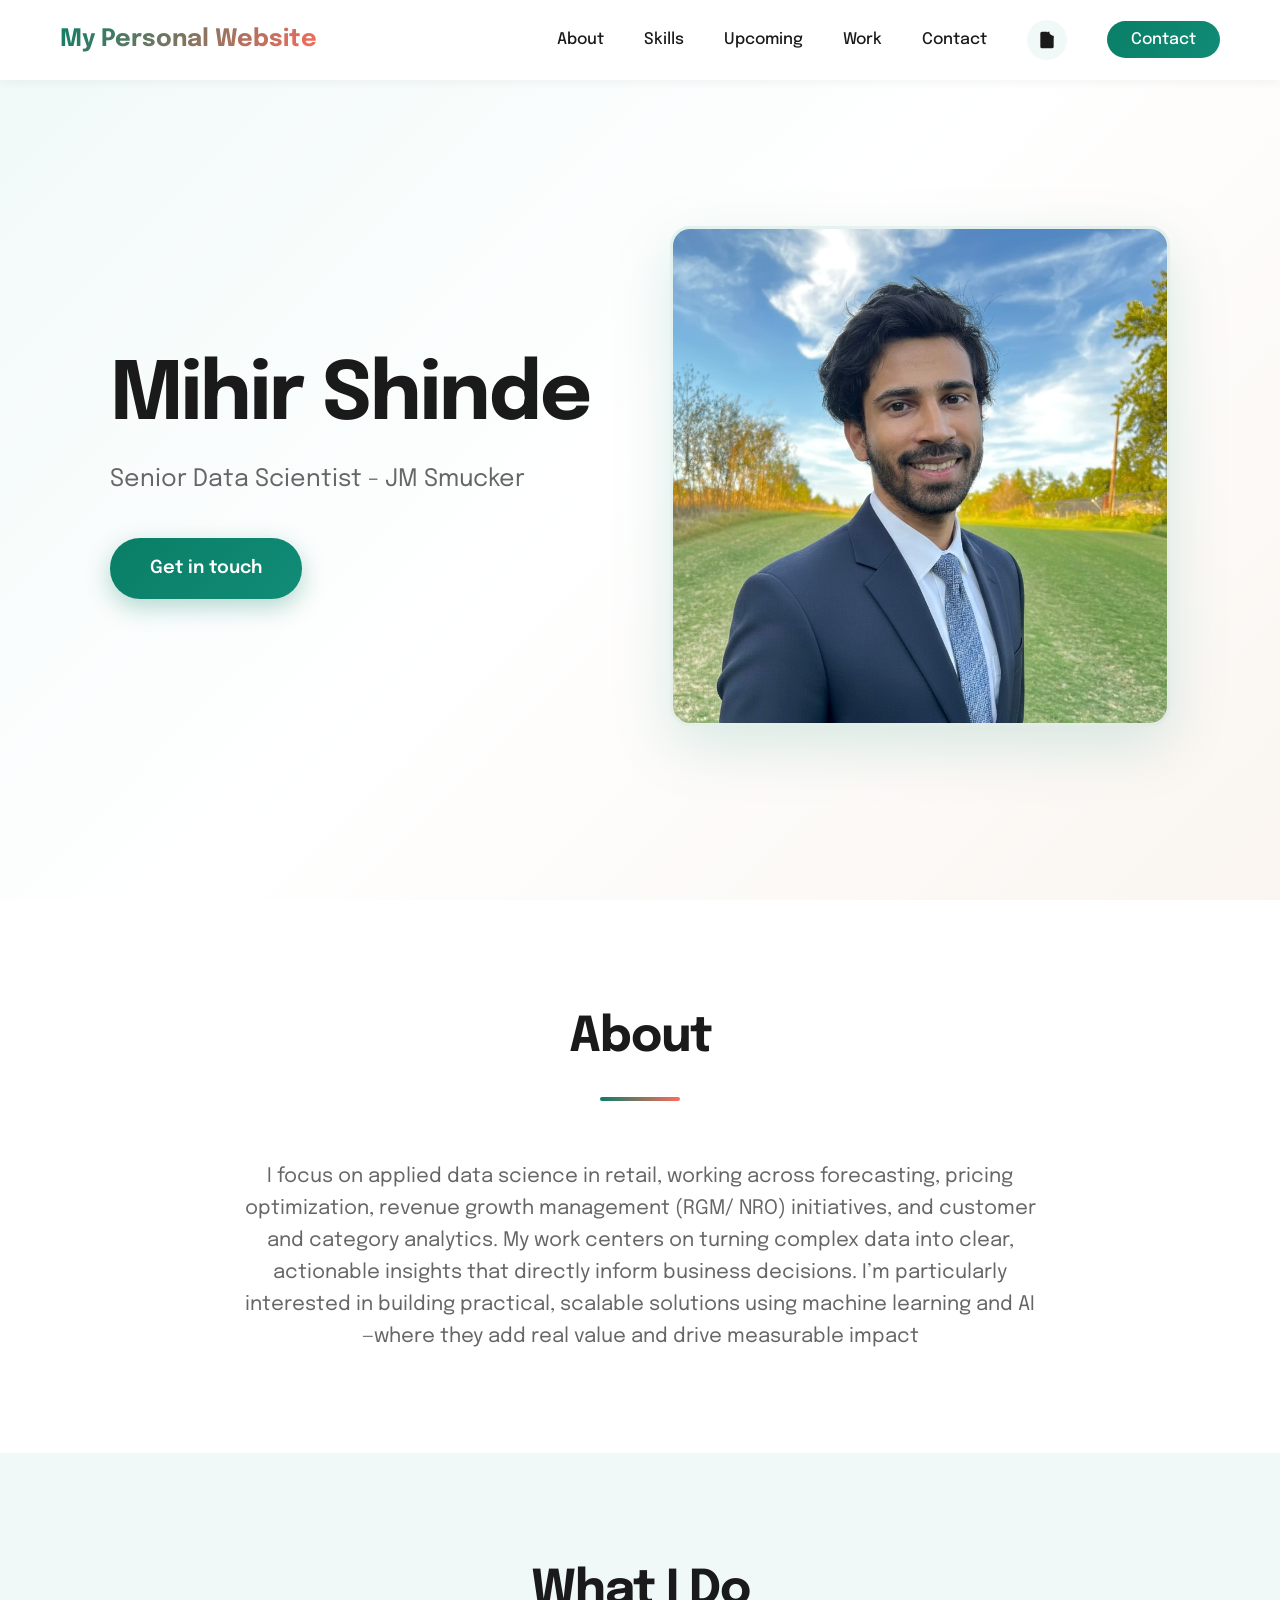
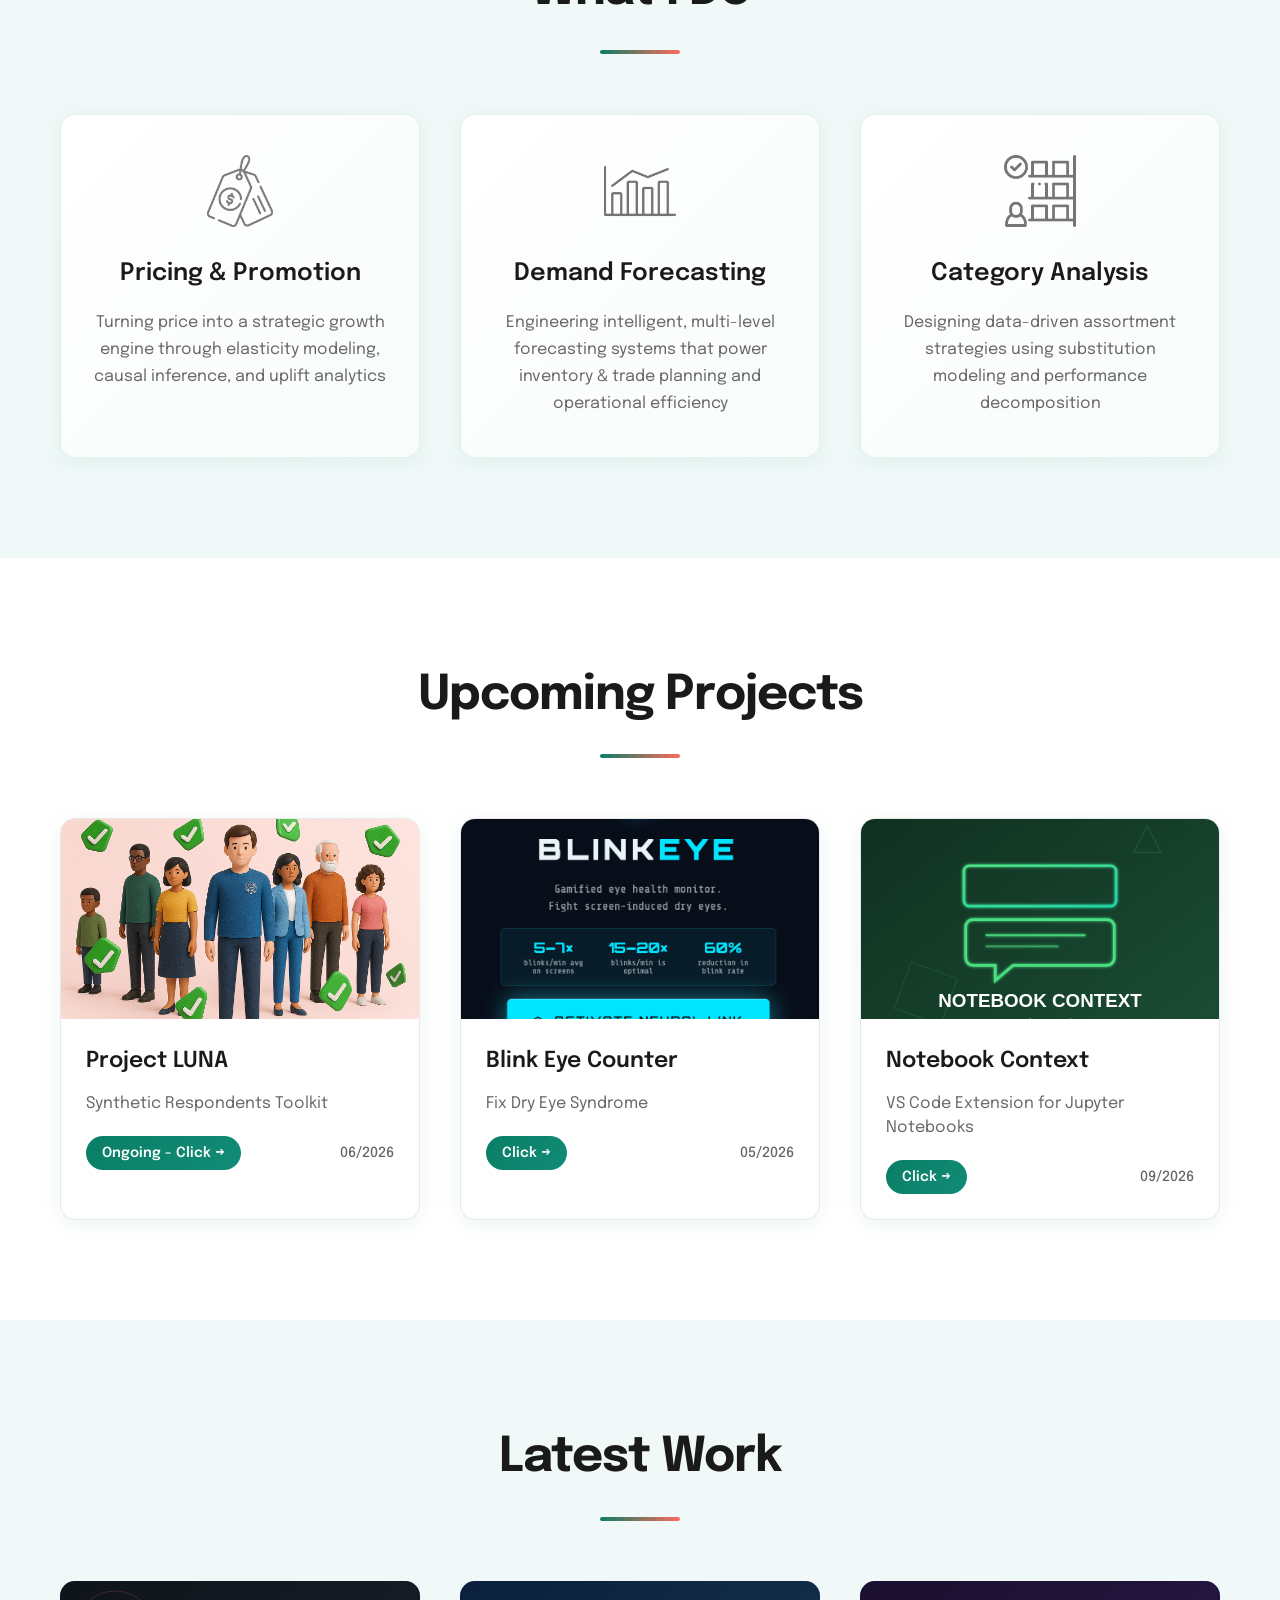
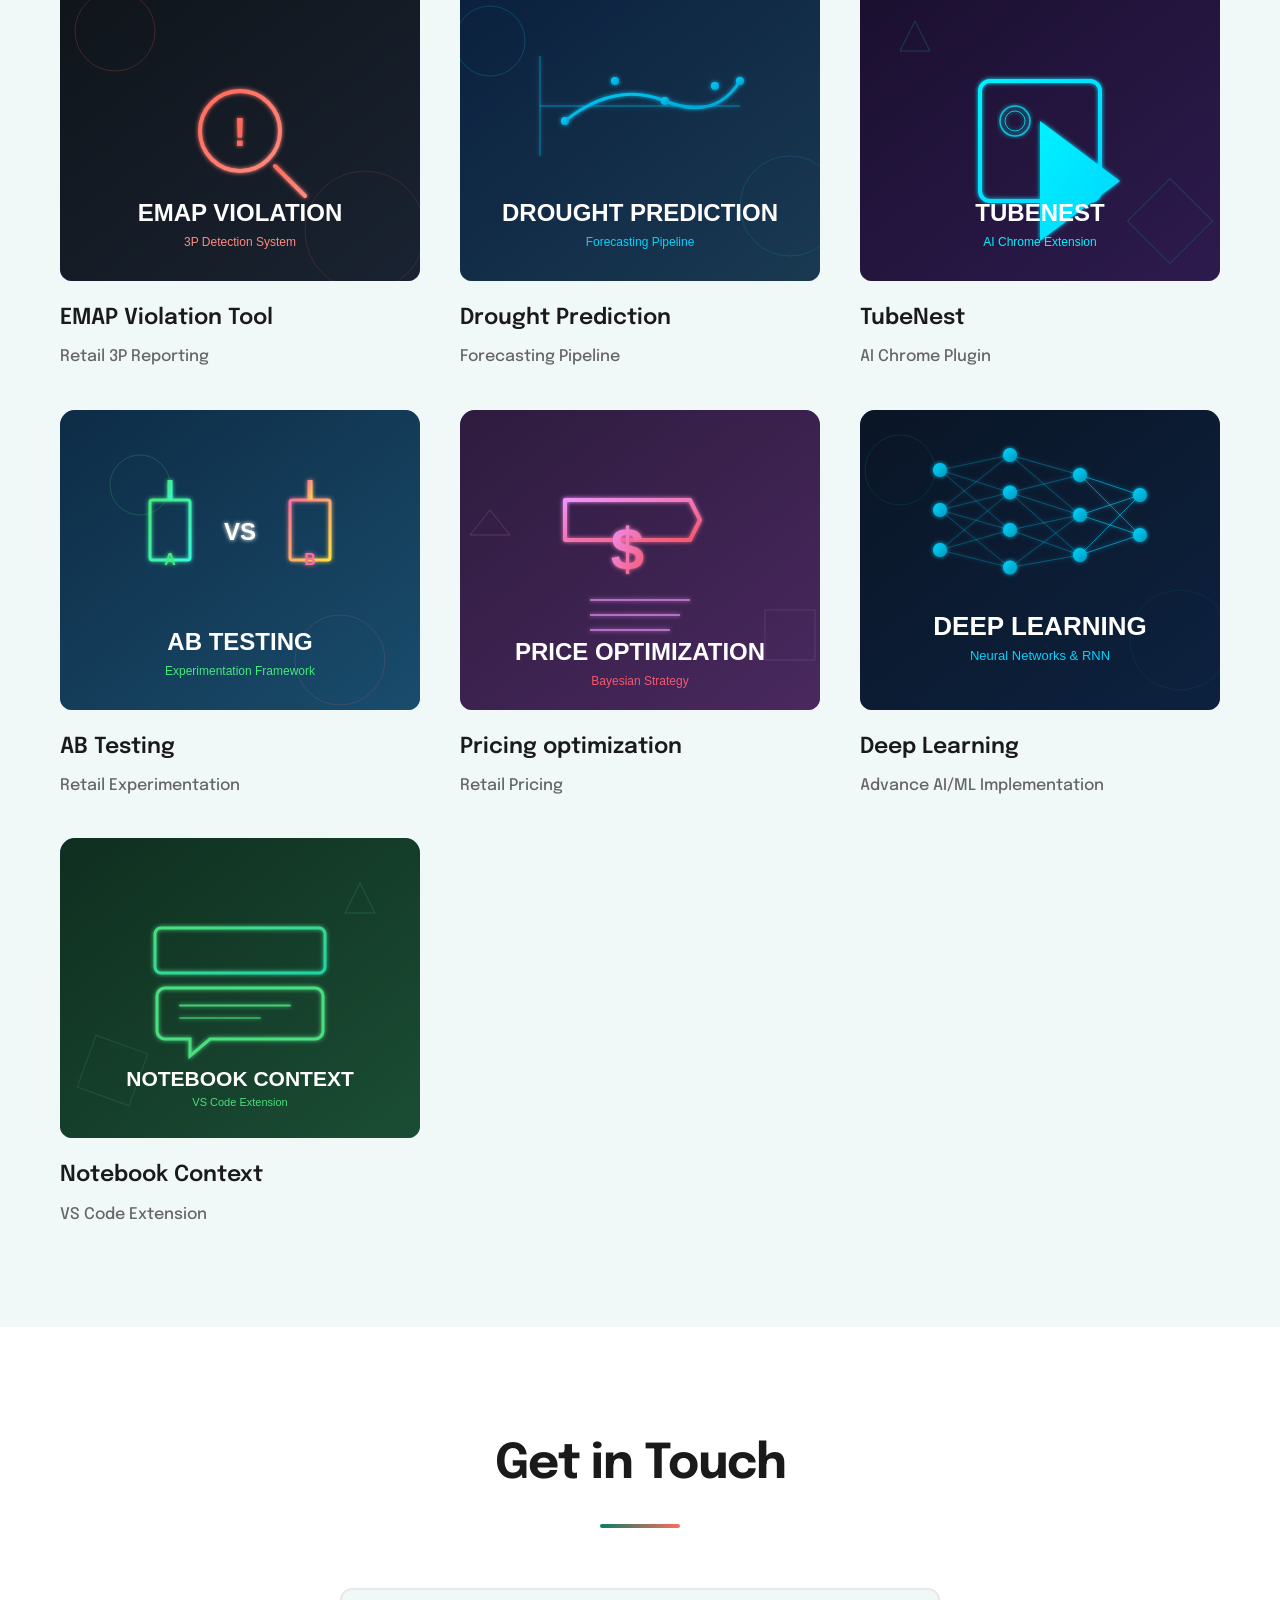
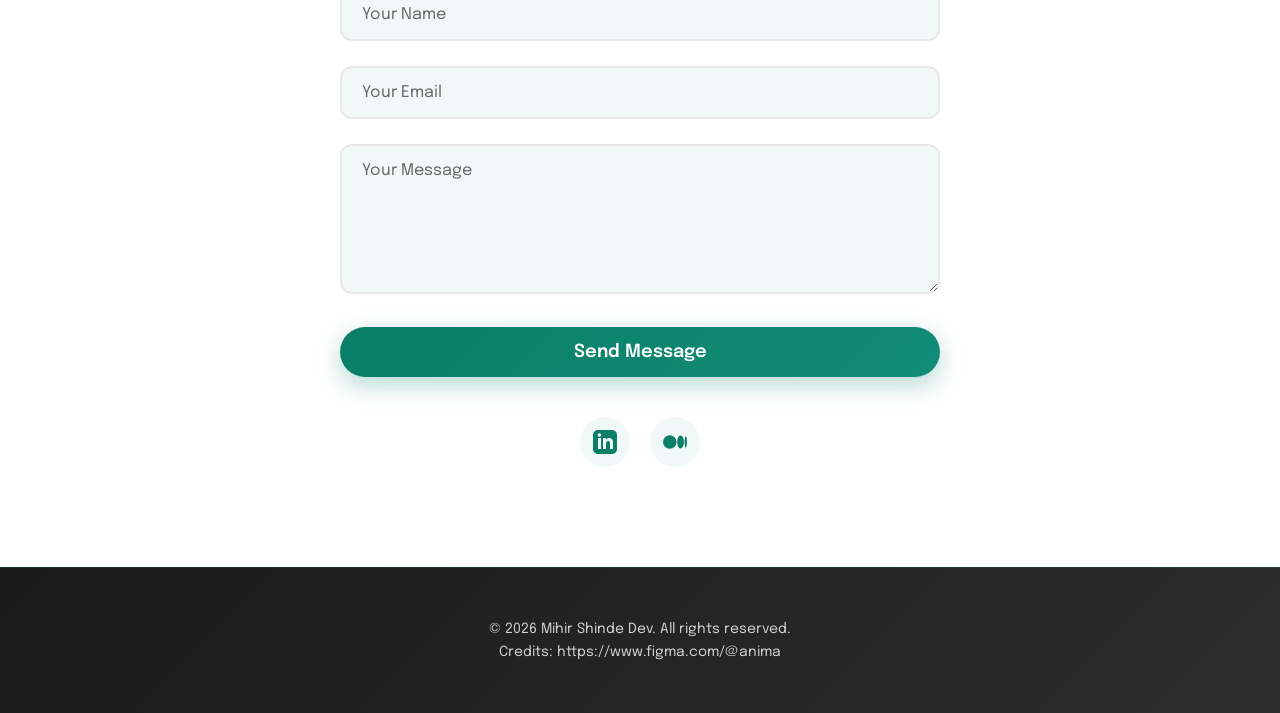
==== commit 61e4e375: "changed the position of new vscode extension" ====
--- a/index.html
+++ b/index.html
@@ -127,6 +127,19 @@
                         </div>
                     </div>
                 </div>
+                <div class="upcoming-card">
+                    <div class="upcoming-image">
+                        <img src="assets/notebook-context.svg" alt="Notebook Context" class="upcoming-project-image"/>
+                    </div>
+                    <div class="upcoming-content">
+                        <h3 class="upcoming-title">Notebook Context</h3>
+                        <p class="upcoming-description">VS Code Extension for Jupyter Notebooks</p>
+                        <div class="upcoming-status">
+                            <a href="https://marketplace.visualstudio.com/items?itemName=donty14.notebook-context" class="status-badge" target="_blank" rel="noopener noreferrer">Click →</a>
+                            <span class="deadline">09/2026</span>
+                        </div>
+                    </div>
+                </div>
             </div>
         </div>
     </section>
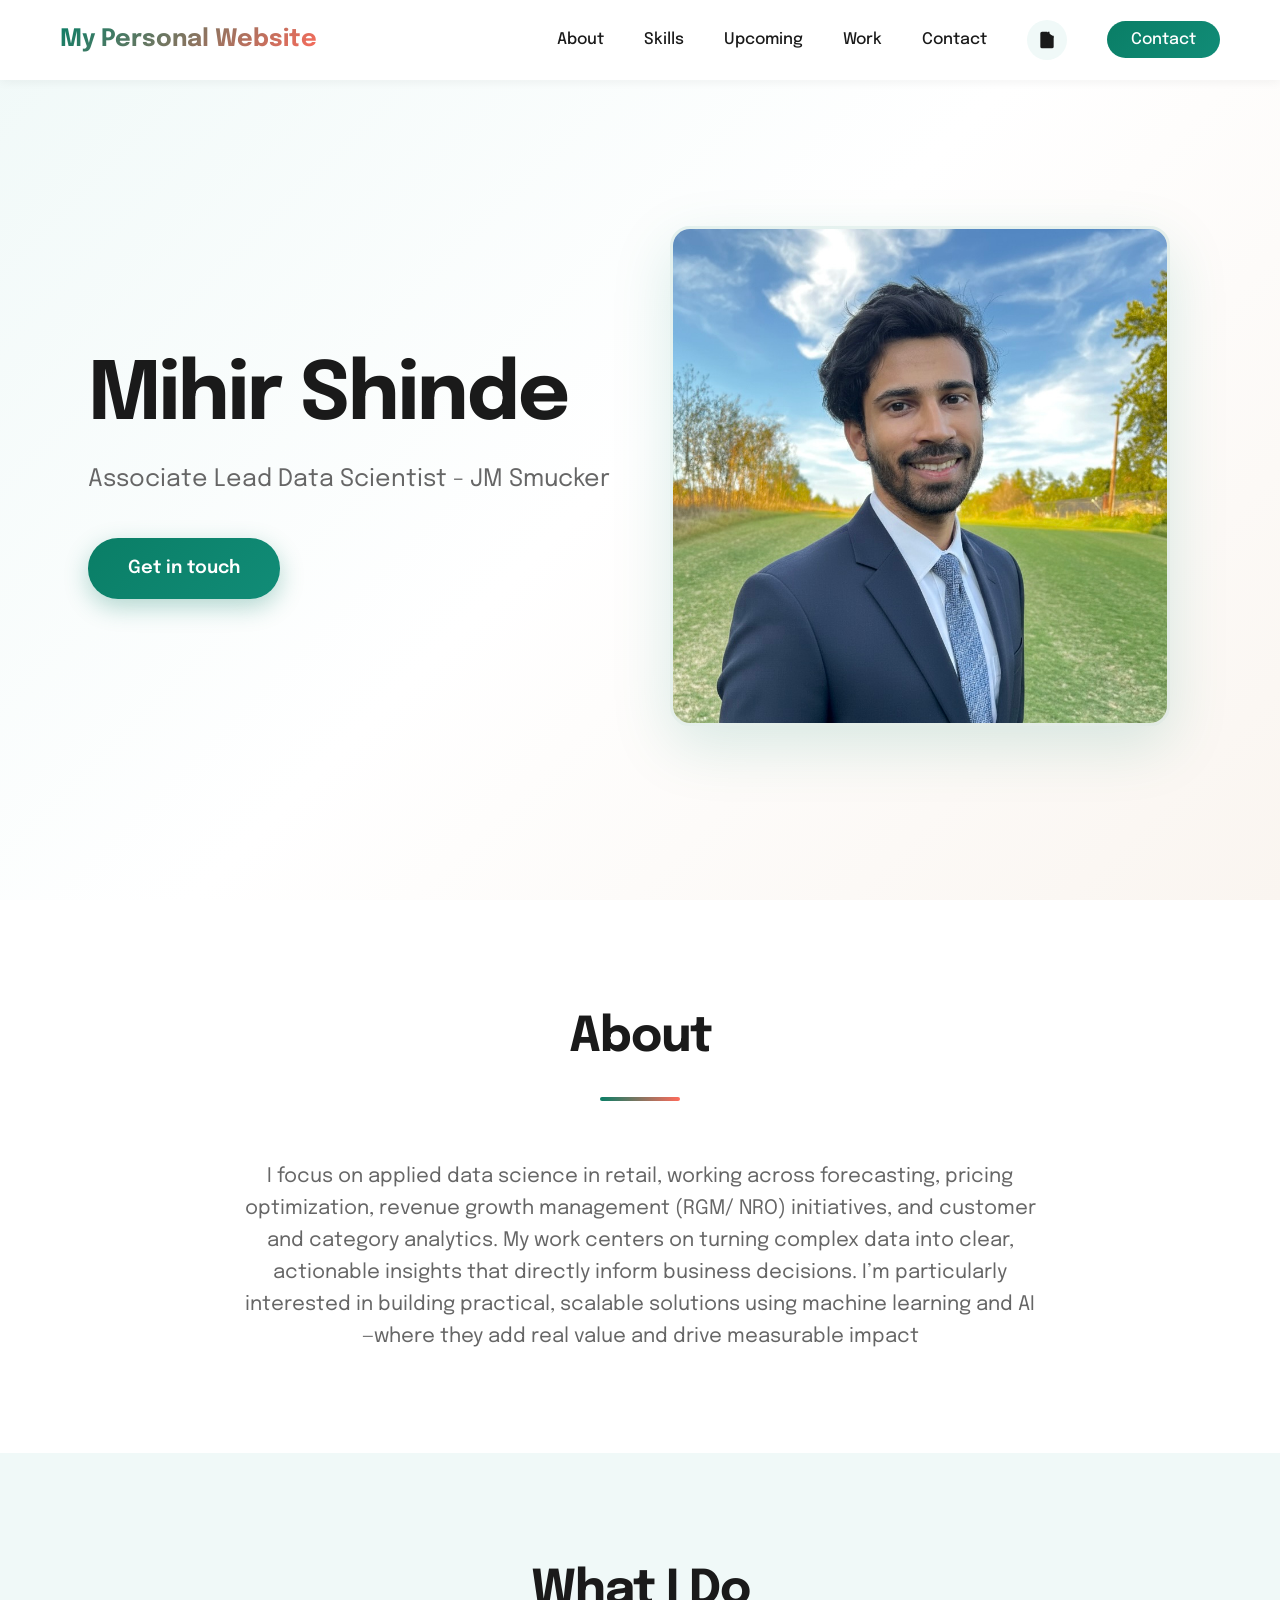
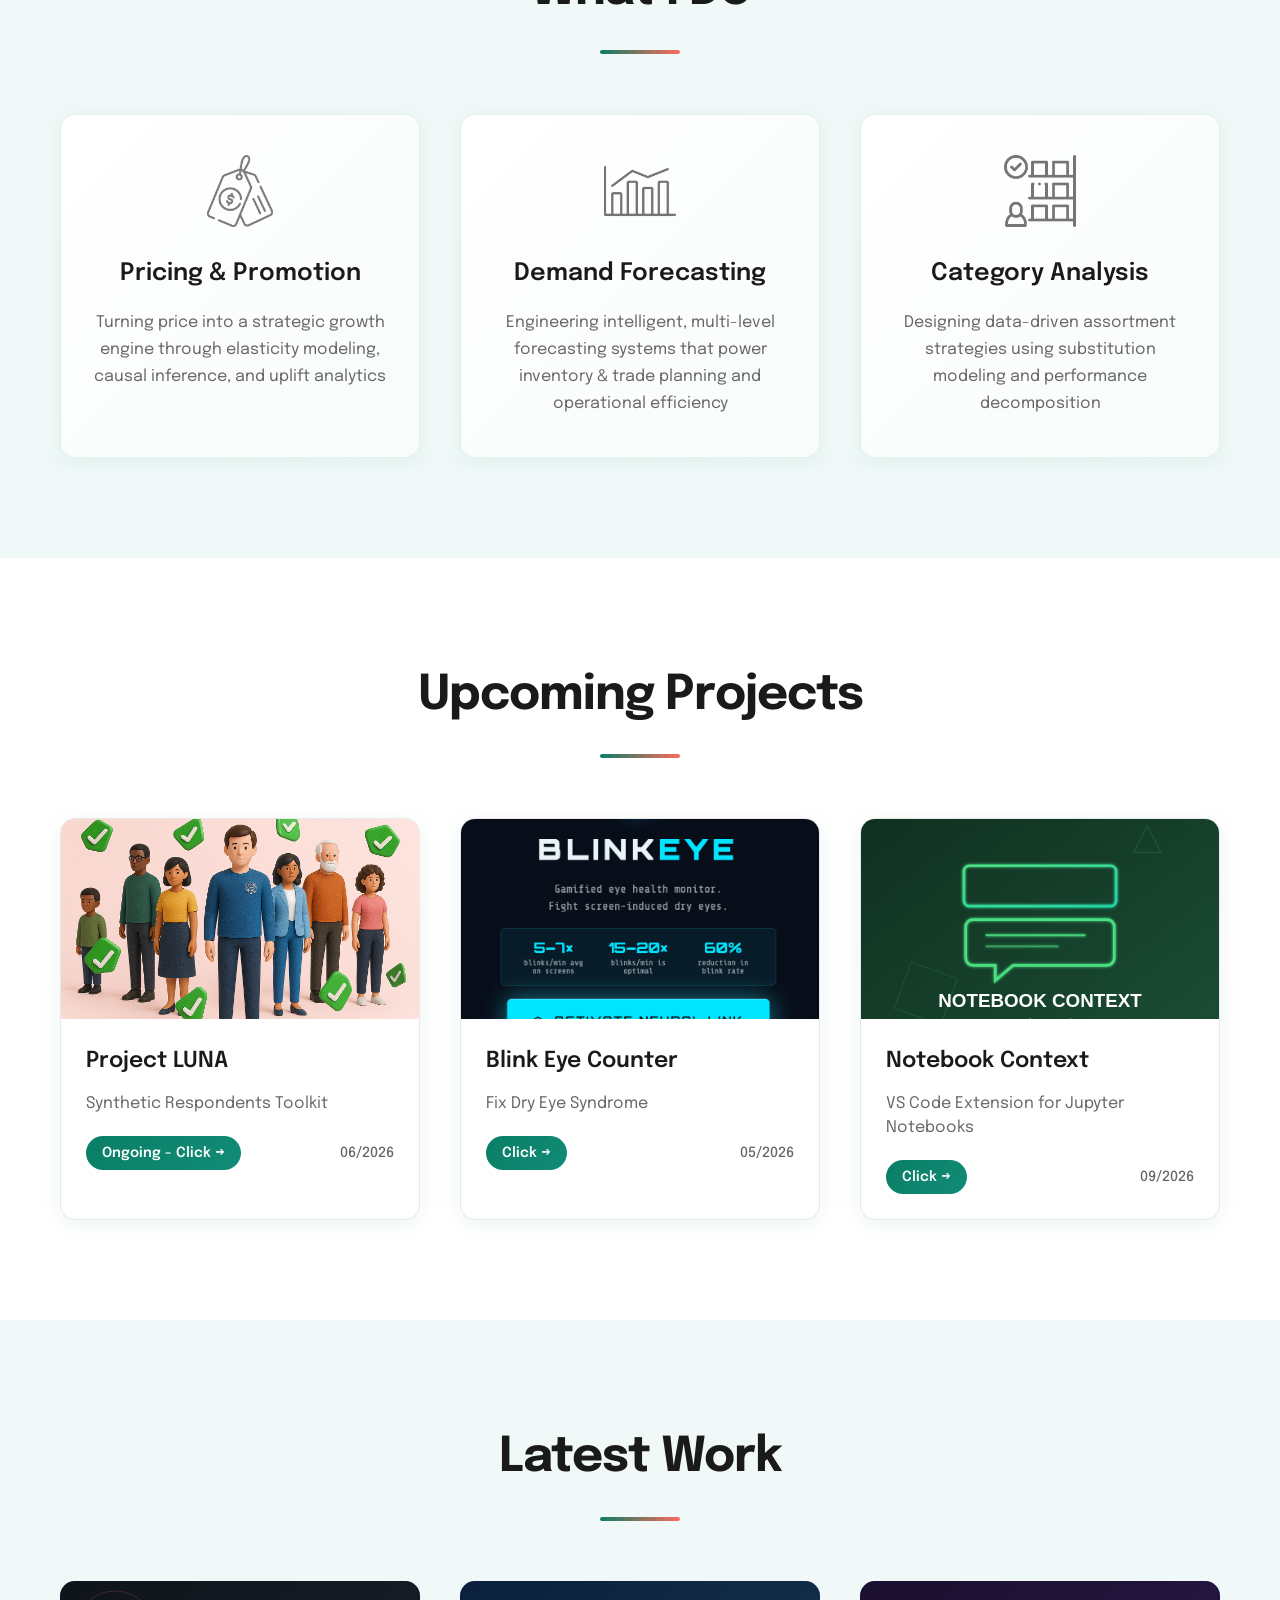
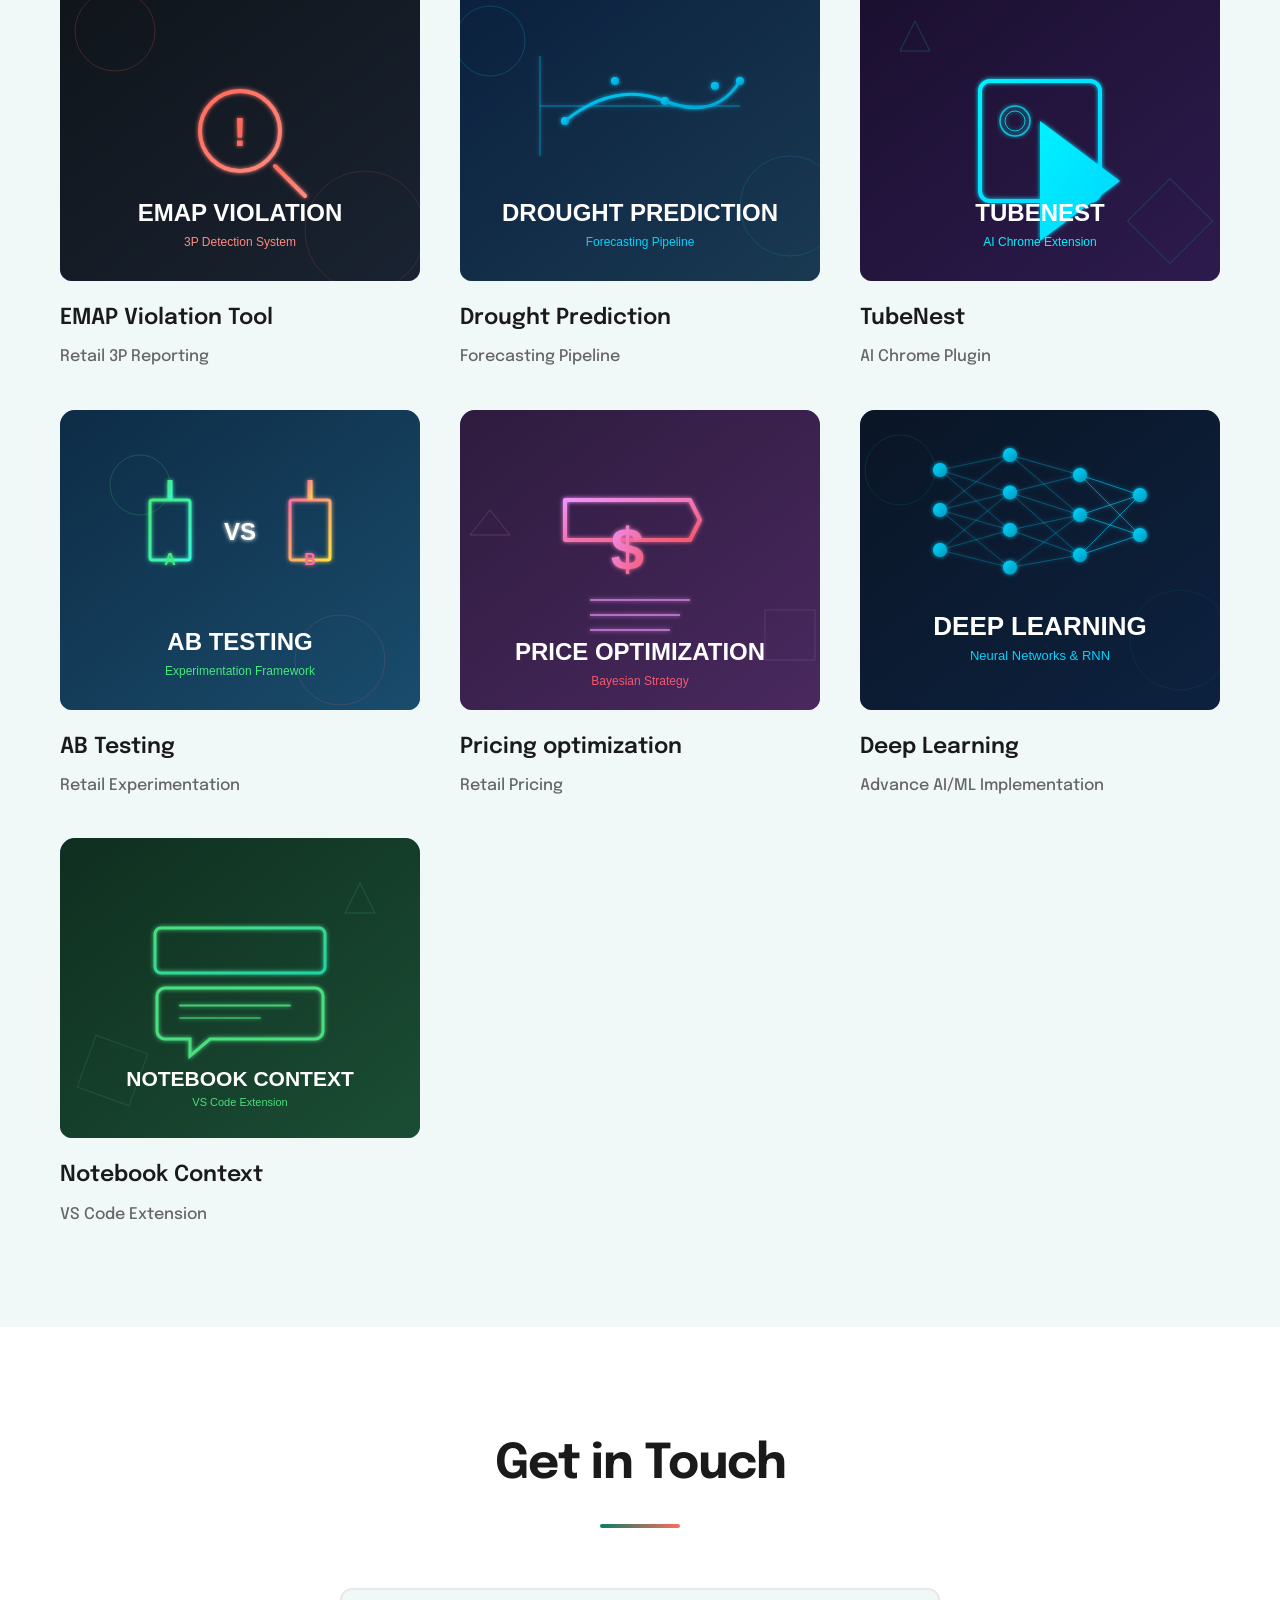
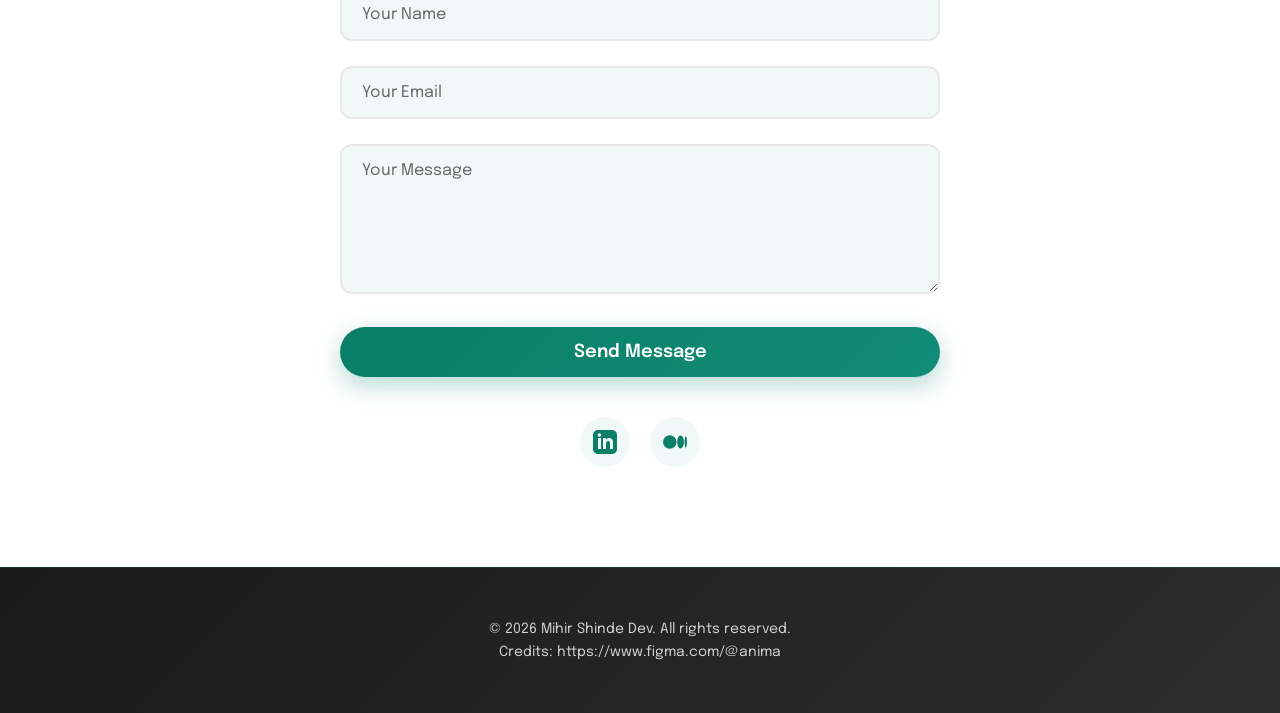
==== commit 1c61c7c1: "new title" ====
--- a/index.html
+++ b/index.html
@@ -45,7 +45,7 @@
         <div class="hero-container">
             <div class="hero-content">
                 <h1 class="hero-title">Mihir Shinde</h1>
-                <p class="hero-subtitle">Senior Data Scientist - JM Smucker</p>
+                <p class="hero-subtitle">Associate Lead Data Scientist - JM Smucker</p>
                 <a href="#contact" class="cta-button">Get in touch</a>
             </div>
             <div class="hero-image">
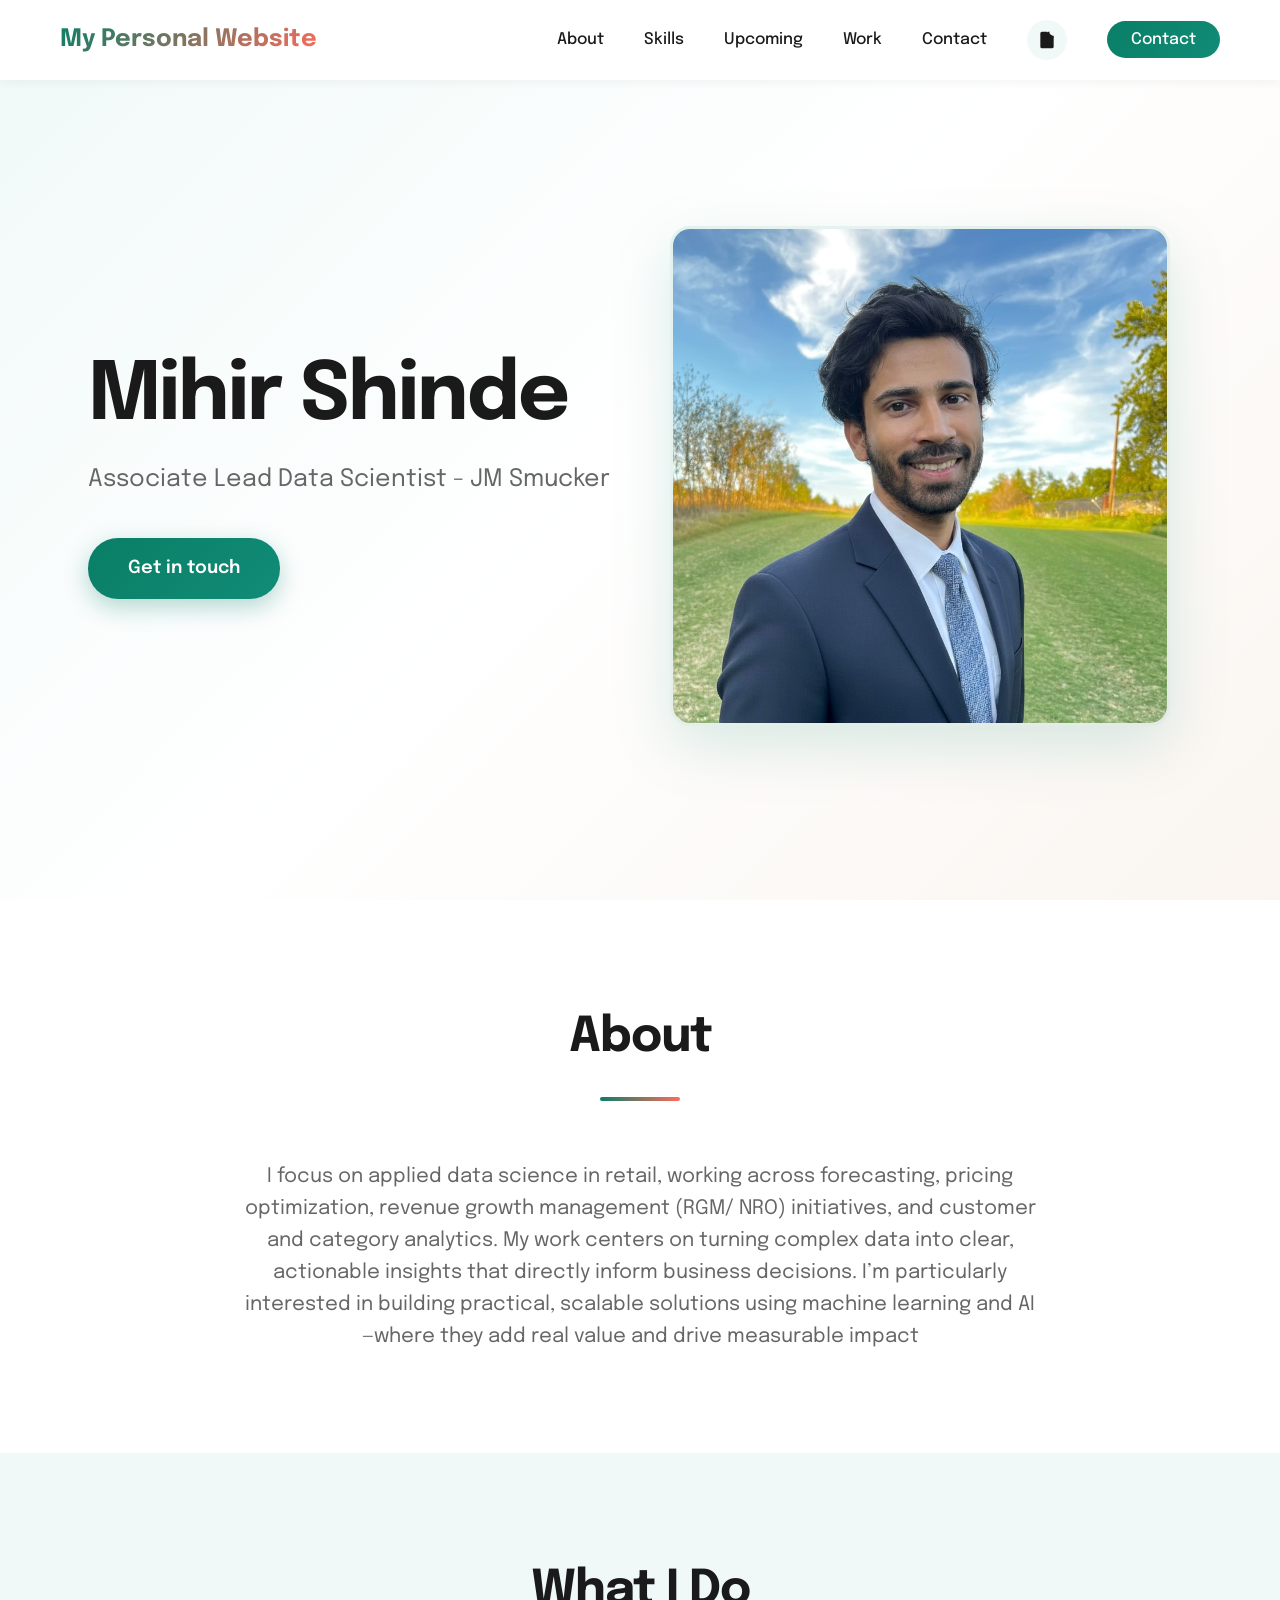
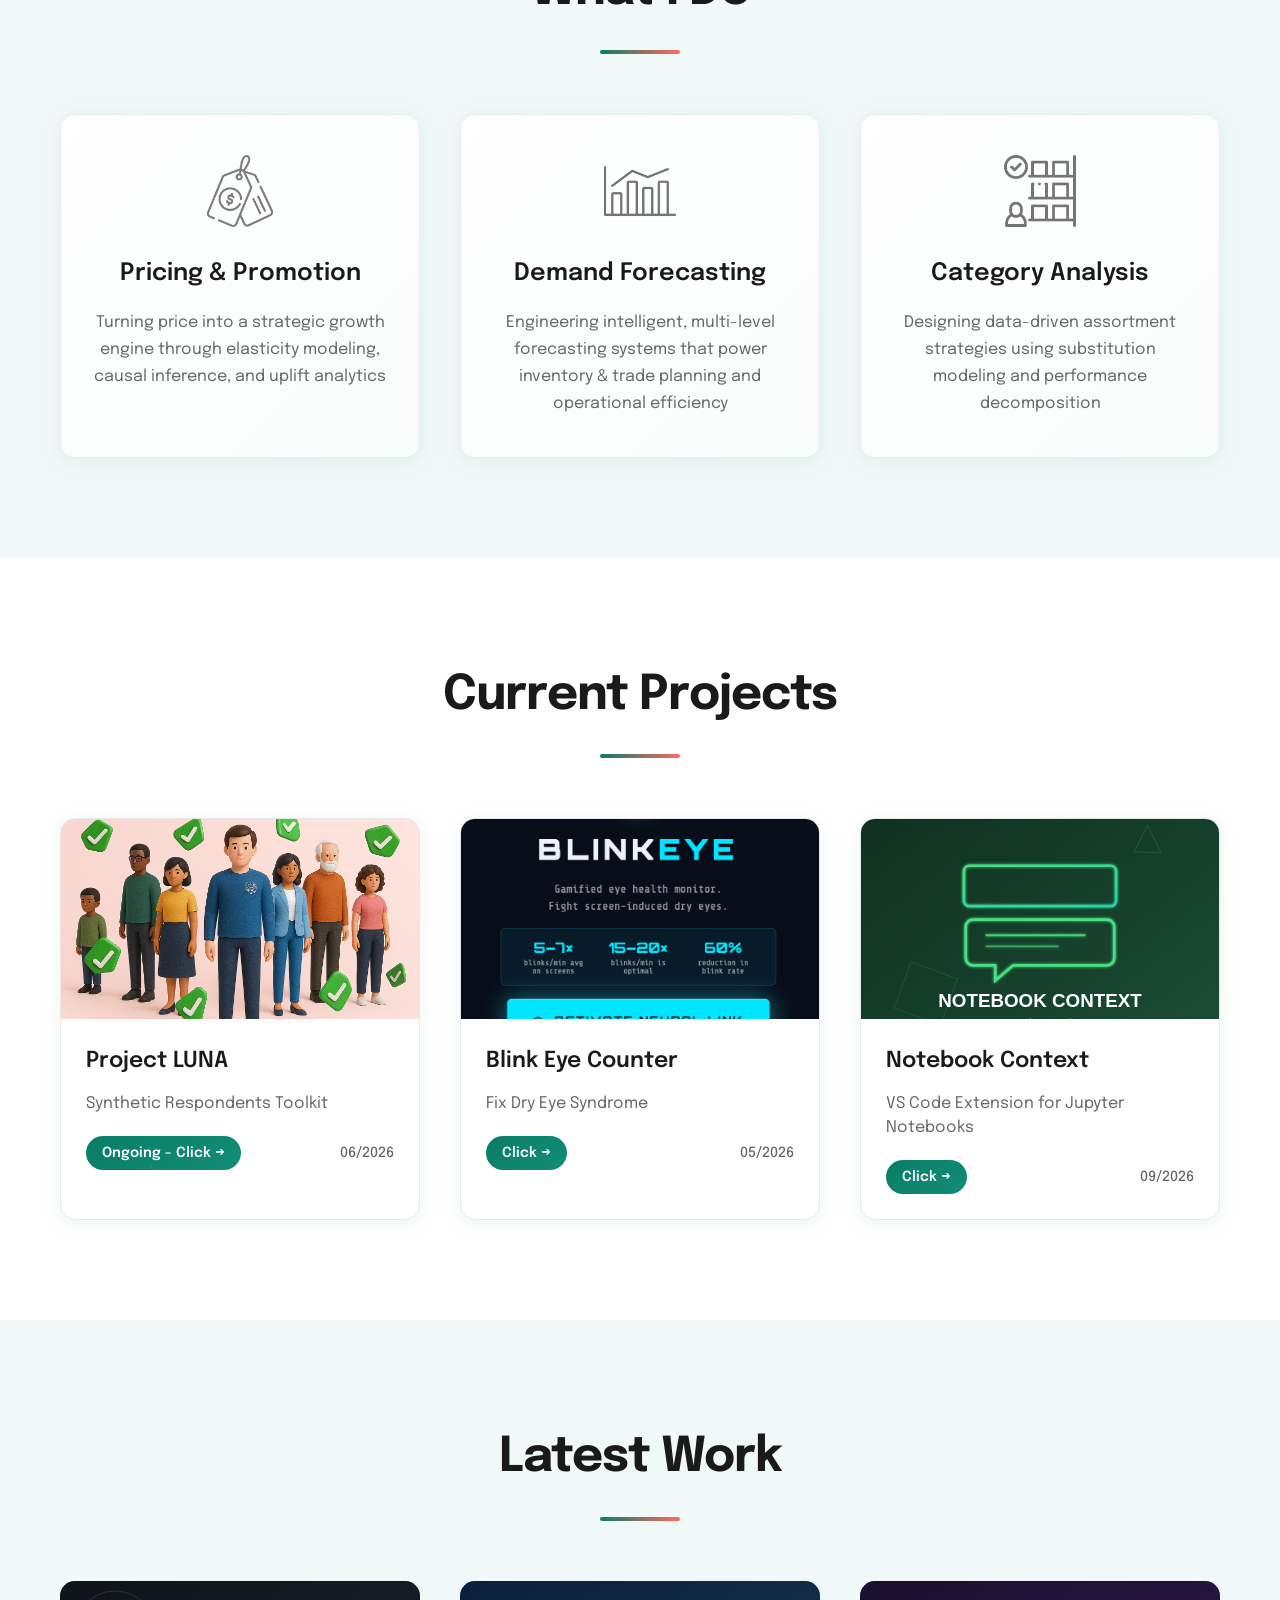
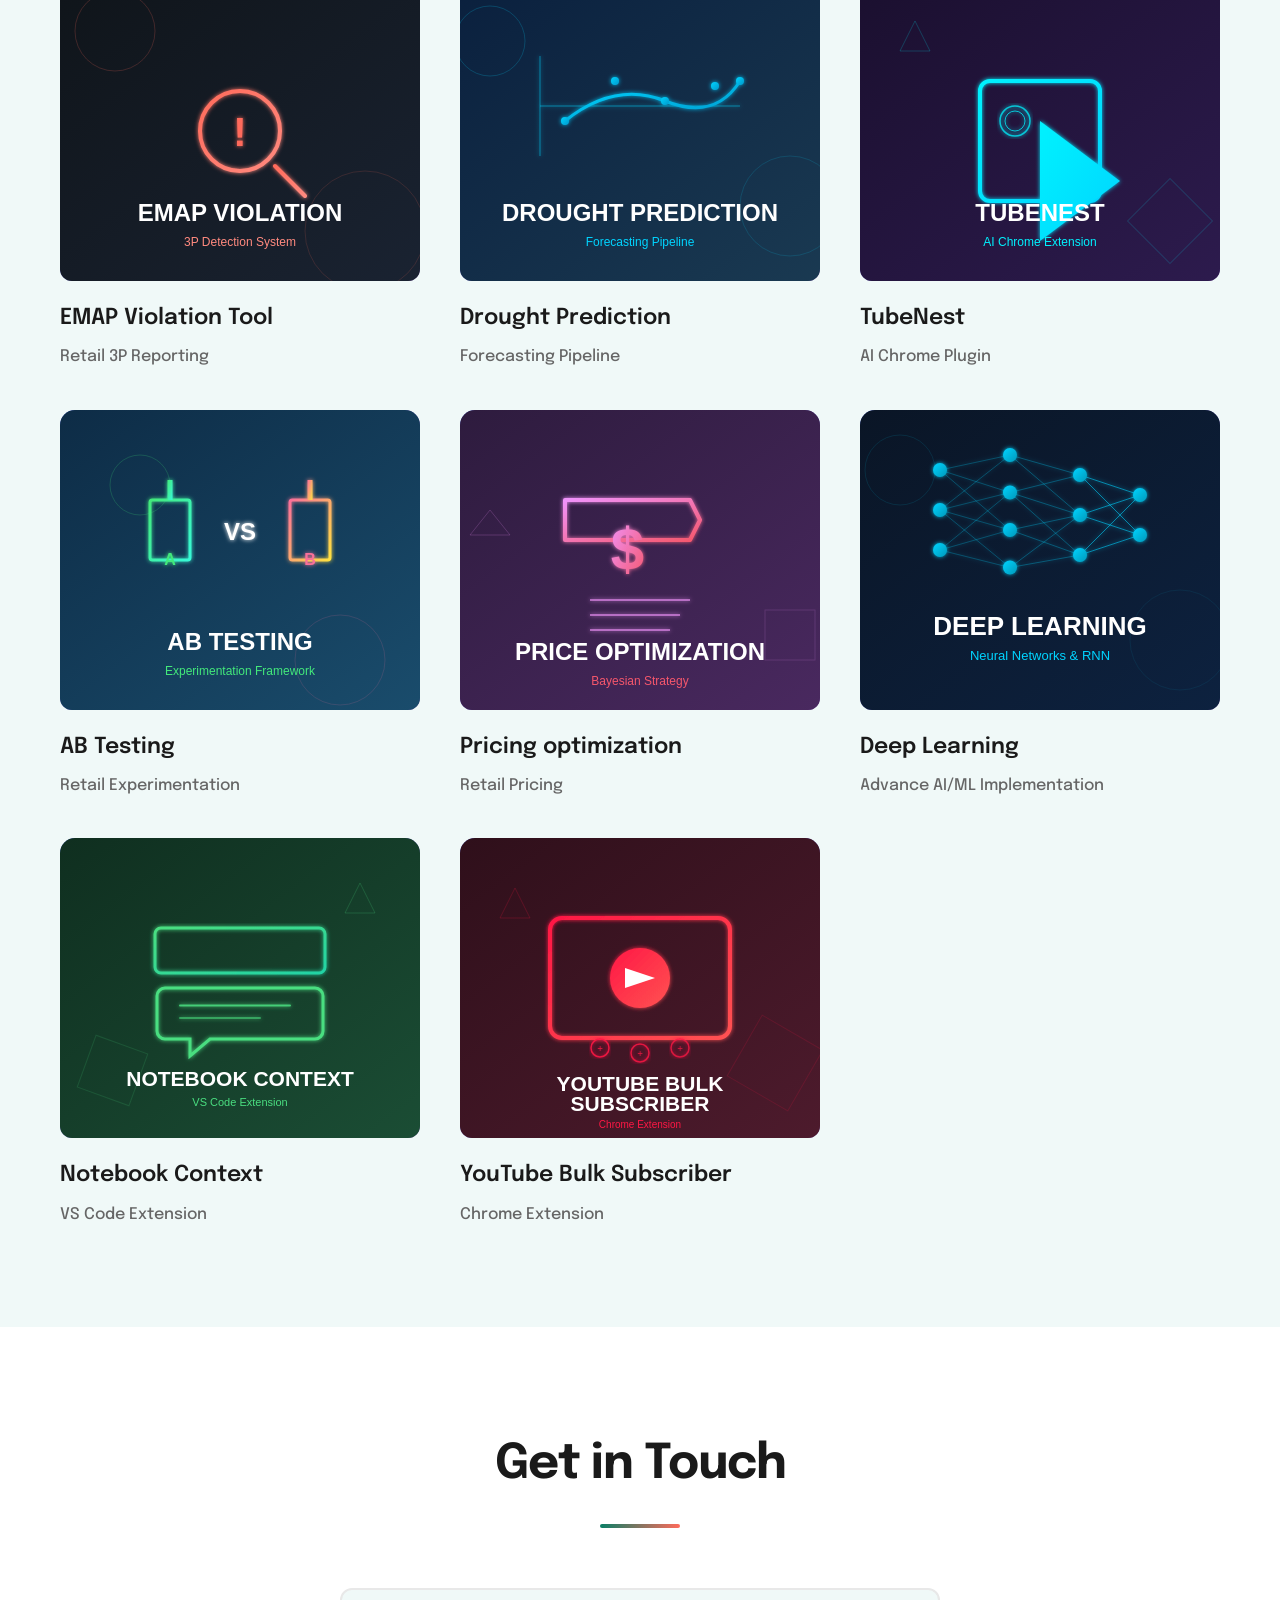
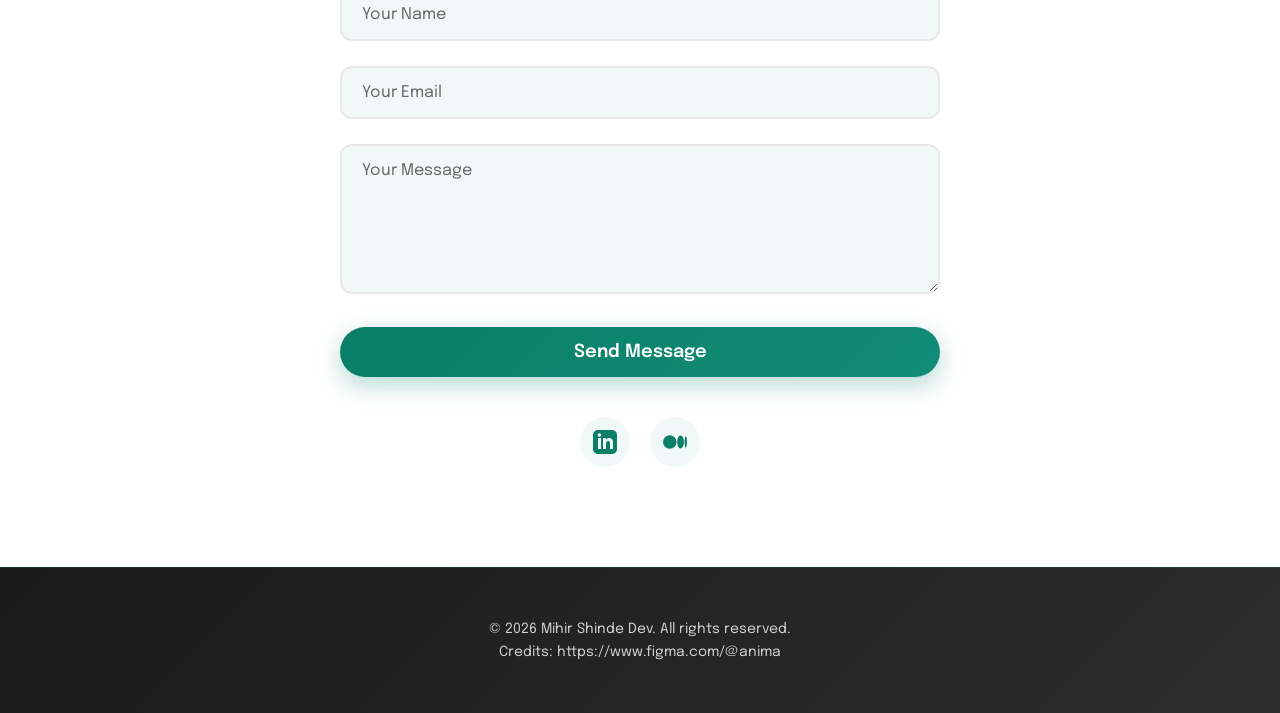
==== commit 3c959d33: "added new chrome ext" ====
--- a/index.html
+++ b/index.html
@@ -99,7 +99,7 @@
     <!-- Upcoming Projects Section -->
     <section class="upcoming" id="upcoming">
         <div class="container">
-            <h2 class="section-title">Upcoming Projects</h2>
+            <h2 class="section-title">Current Projects</h2>
             <div class="upcoming-grid">
                 <div class="upcoming-card">
                     <div class="upcoming-image">
@@ -218,6 +218,16 @@
                     </div>
                     <h3 class="work-title">Notebook Context</h3>
                     <p class="work-category">VS Code Extension</p>
+                </div>
+                <div class="work-card" data-project="8">
+                    <div class="work-image">
+                        <img src="assets/youtube-bulk-subscriber.svg" alt="YouTube Bulk Subscriber" class="project-image"/>
+                        <div class="work-overlay">
+                            <span class="overlay-text">View Details</span>
+                        </div>
+                    </div>
+                    <h3 class="work-title">YouTube Bulk Subscriber</h3>
+                    <p class="work-category">Chrome Extension</p>
                 </div>
             </div>
         </div>
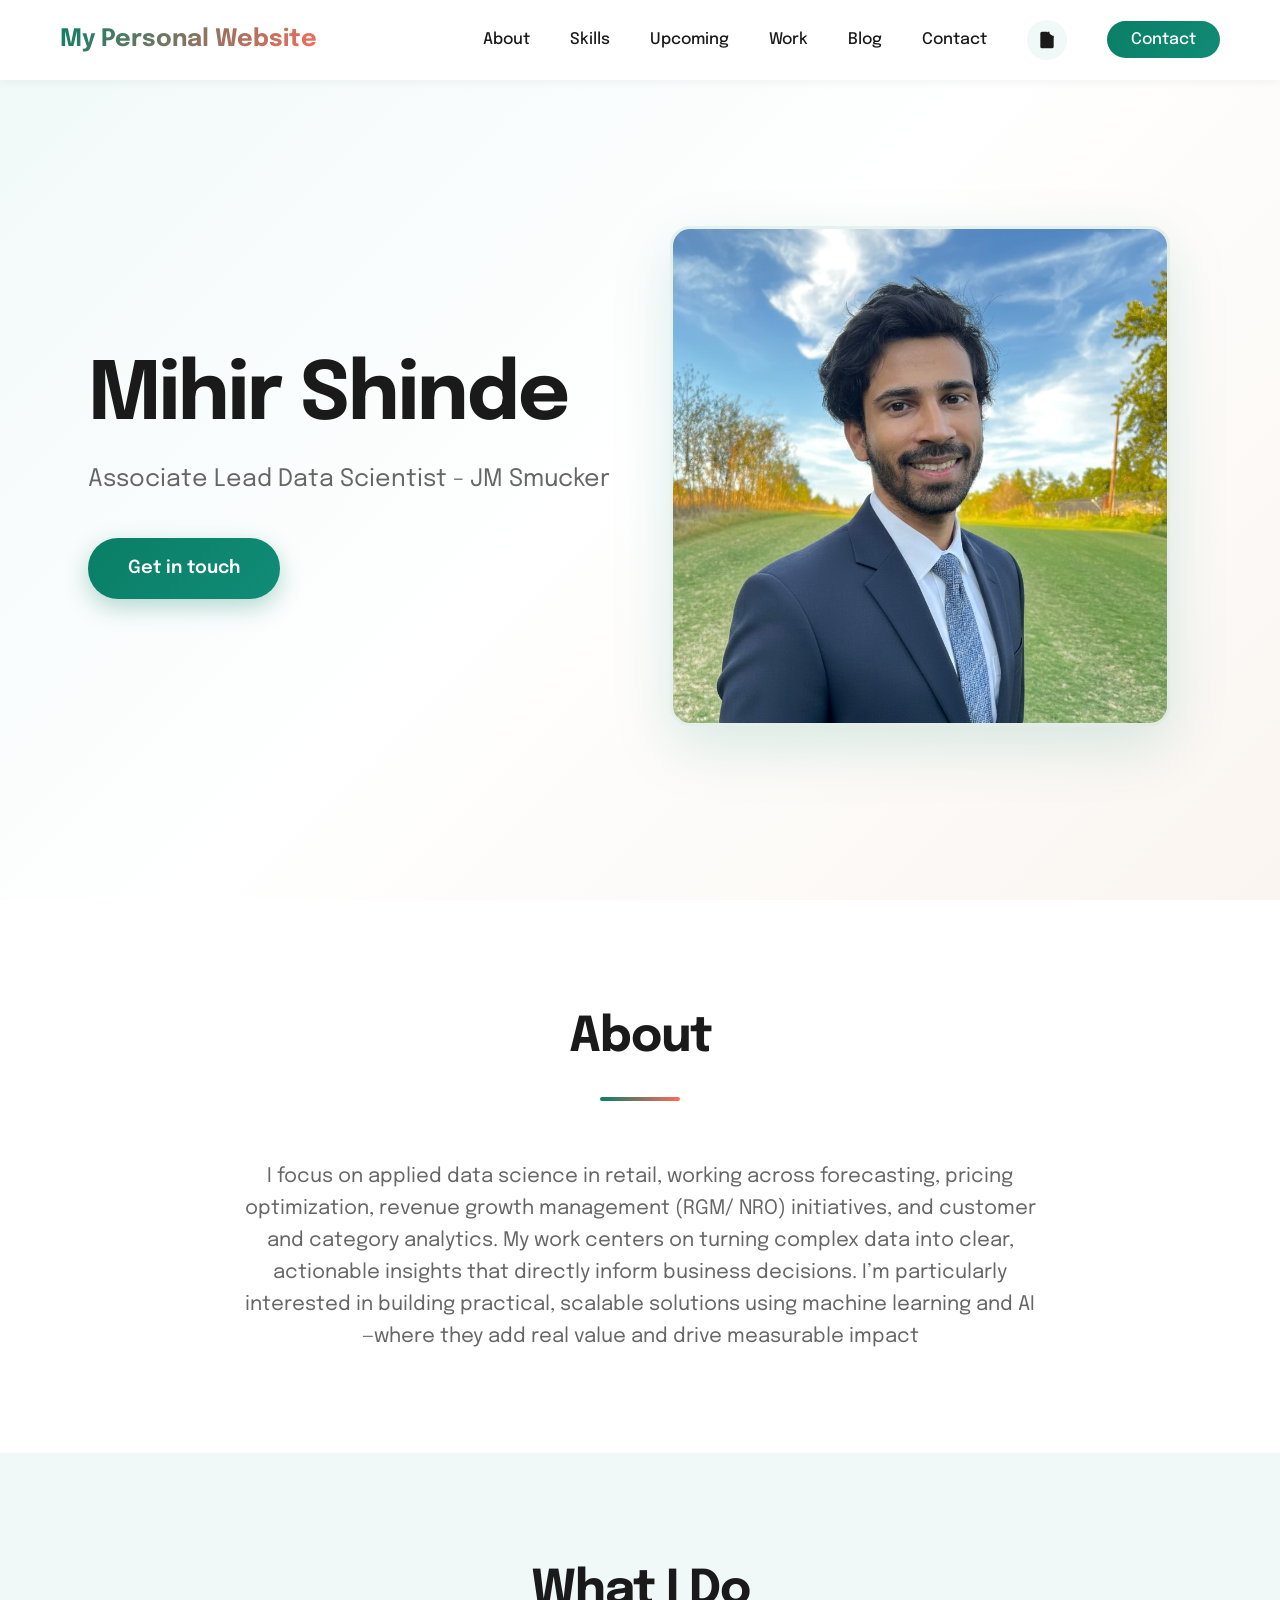
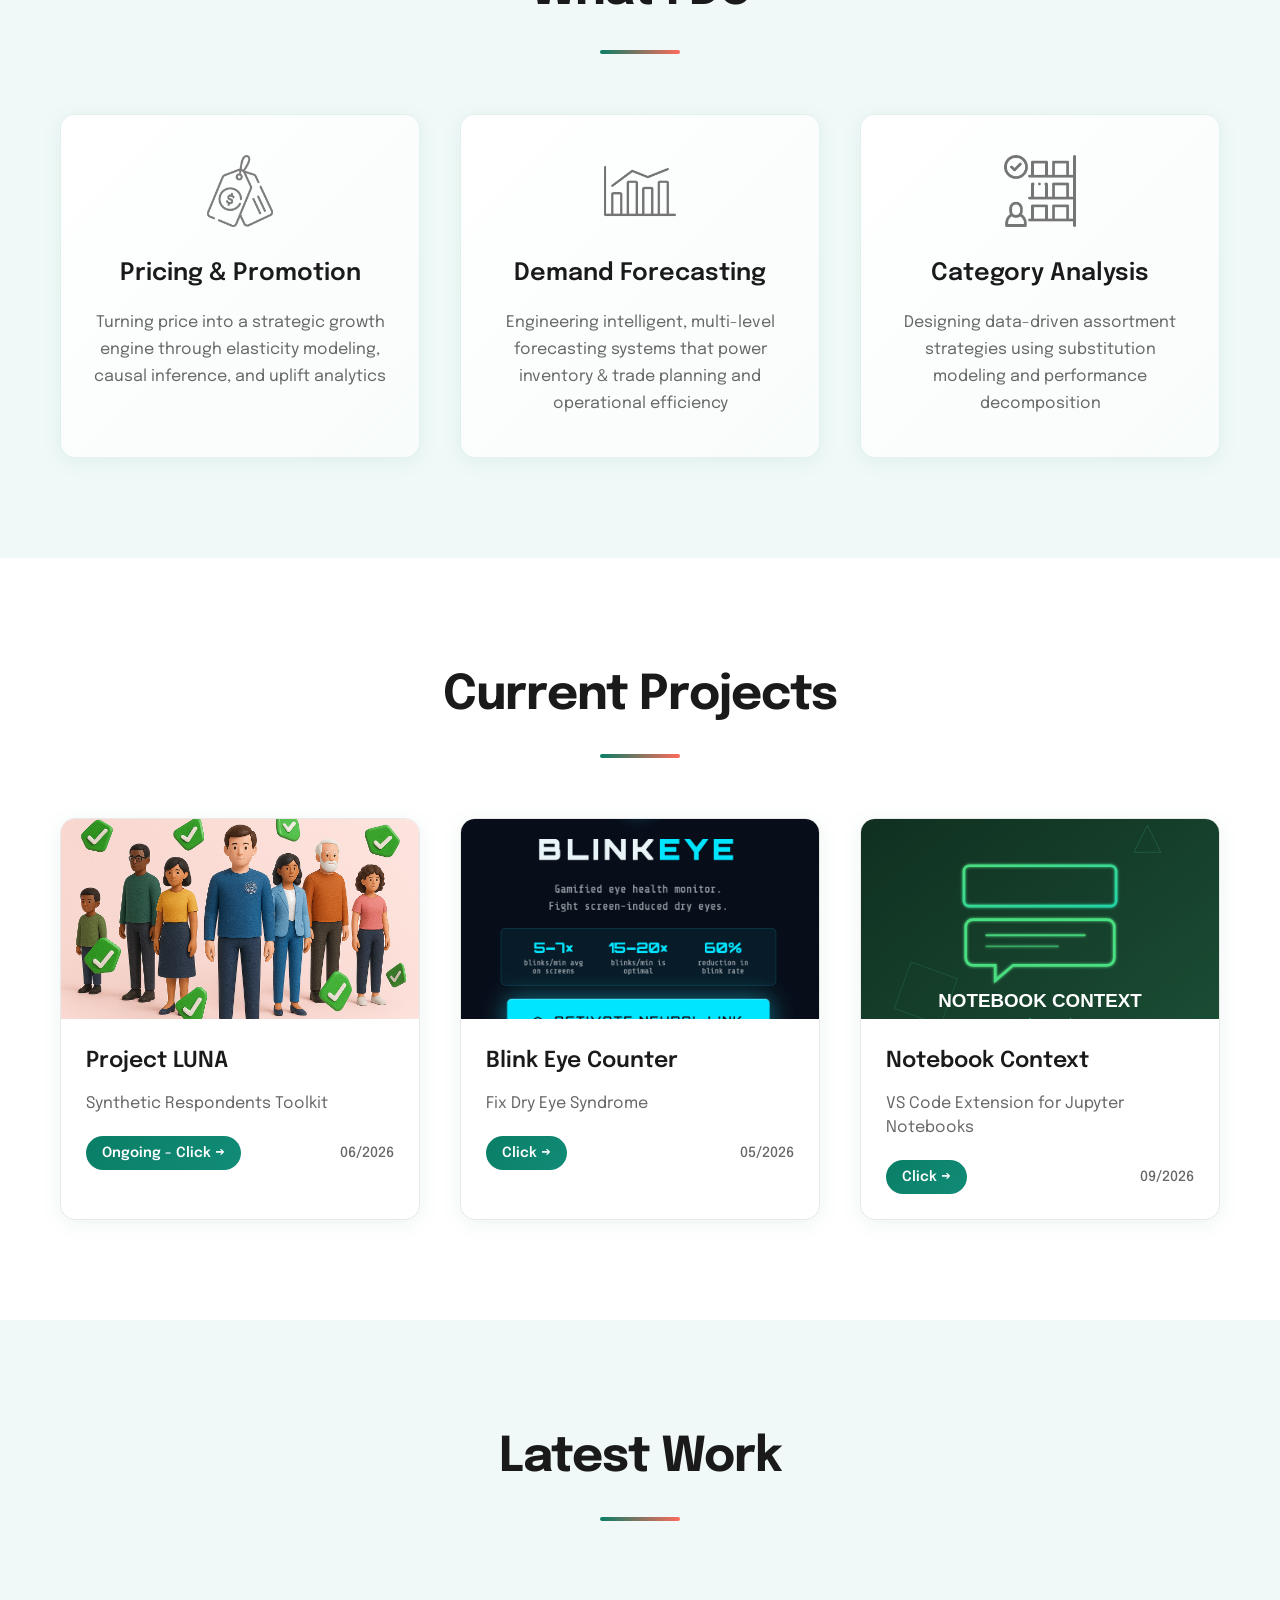
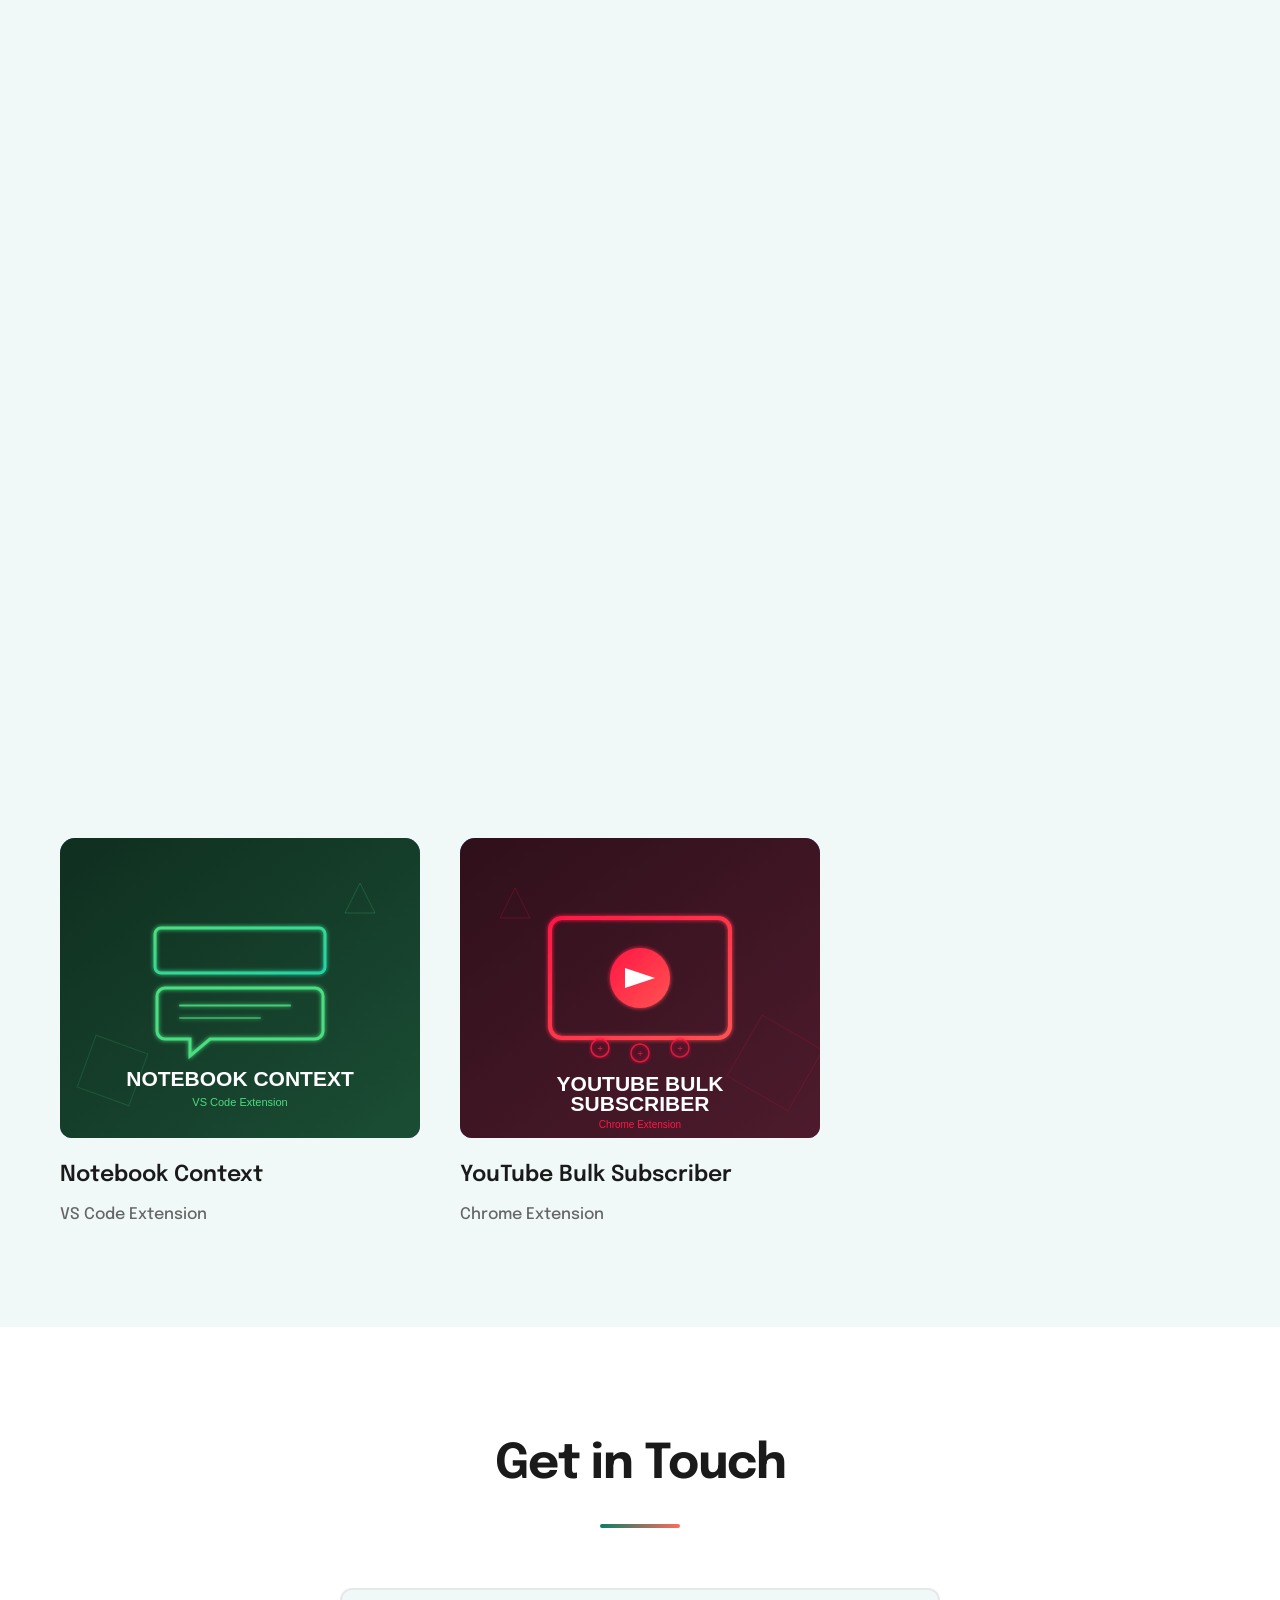
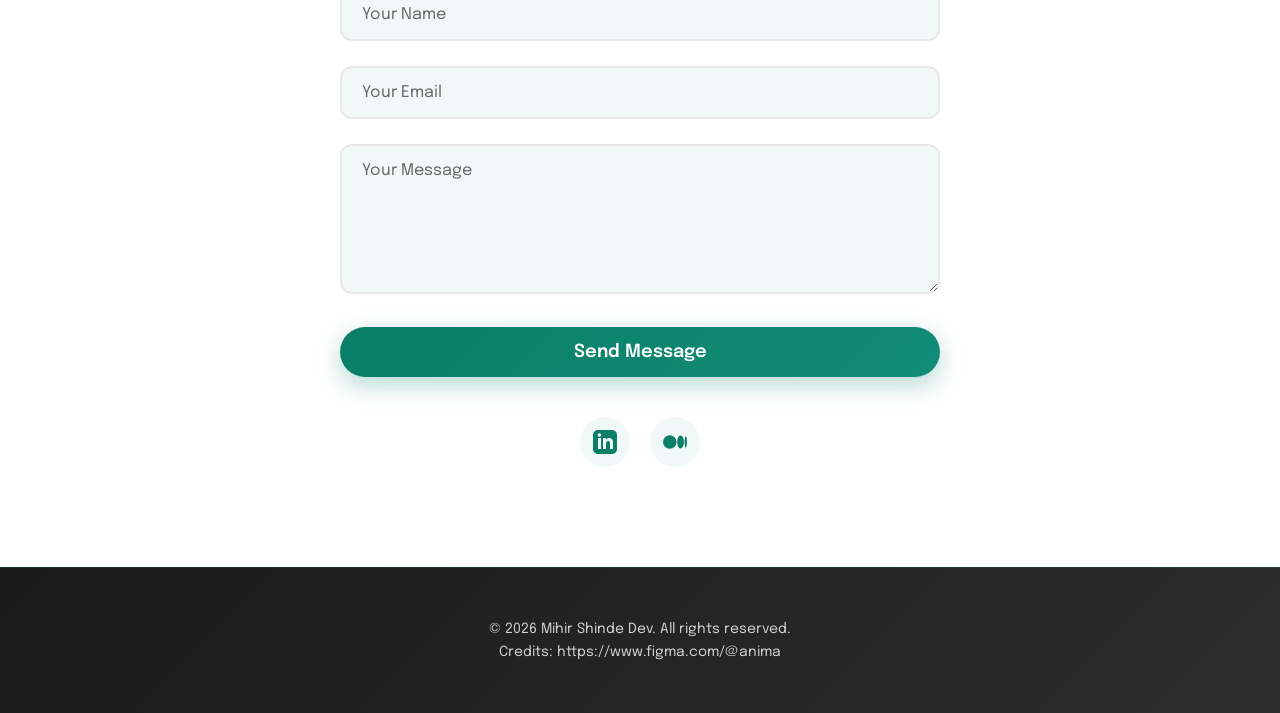
==== commit 38d52ee6: "Add blog page with auto-fetching Medium articles - Added 'Blog' link to navbar navigation - Created " ====
--- a/index.html
+++ b/index.html
@@ -24,6 +24,7 @@
                 <li><a href="#skills">Skills</a></li>
                 <li><a href="#upcoming">Upcoming</a></li>
                 <li><a href="#work">Work</a></li>
+                <li><a href="blog.html">Blog</a></li>
                 <li><a href="#contact">Contact</a></li>
                 <li>
                     <a href="https://docs.google.com/document/d/1d2B6Iyw25tS-tdZtHPyi-p7uFzMBzskMpD2WAVQiMsM/edit?usp=sharing" target="_blank" rel="noopener noreferrer" class="icon-btn" title="Resume">
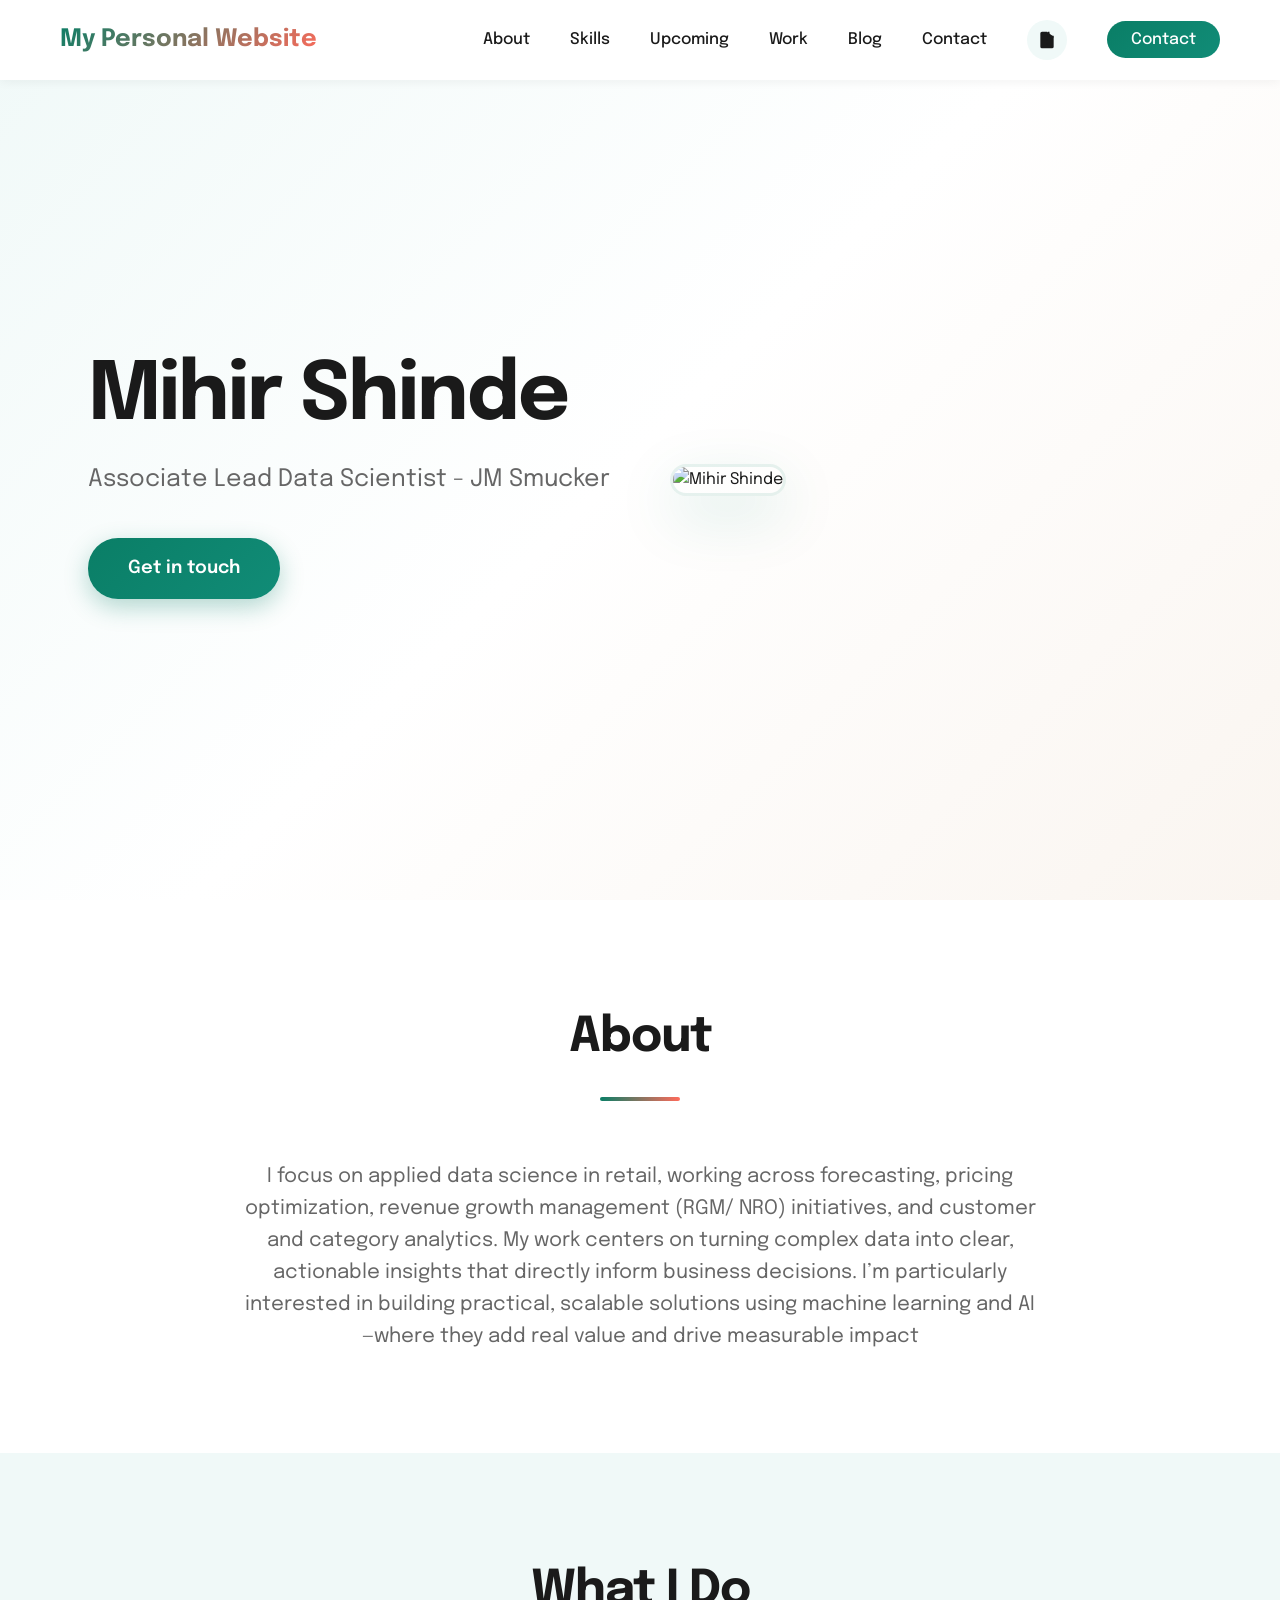
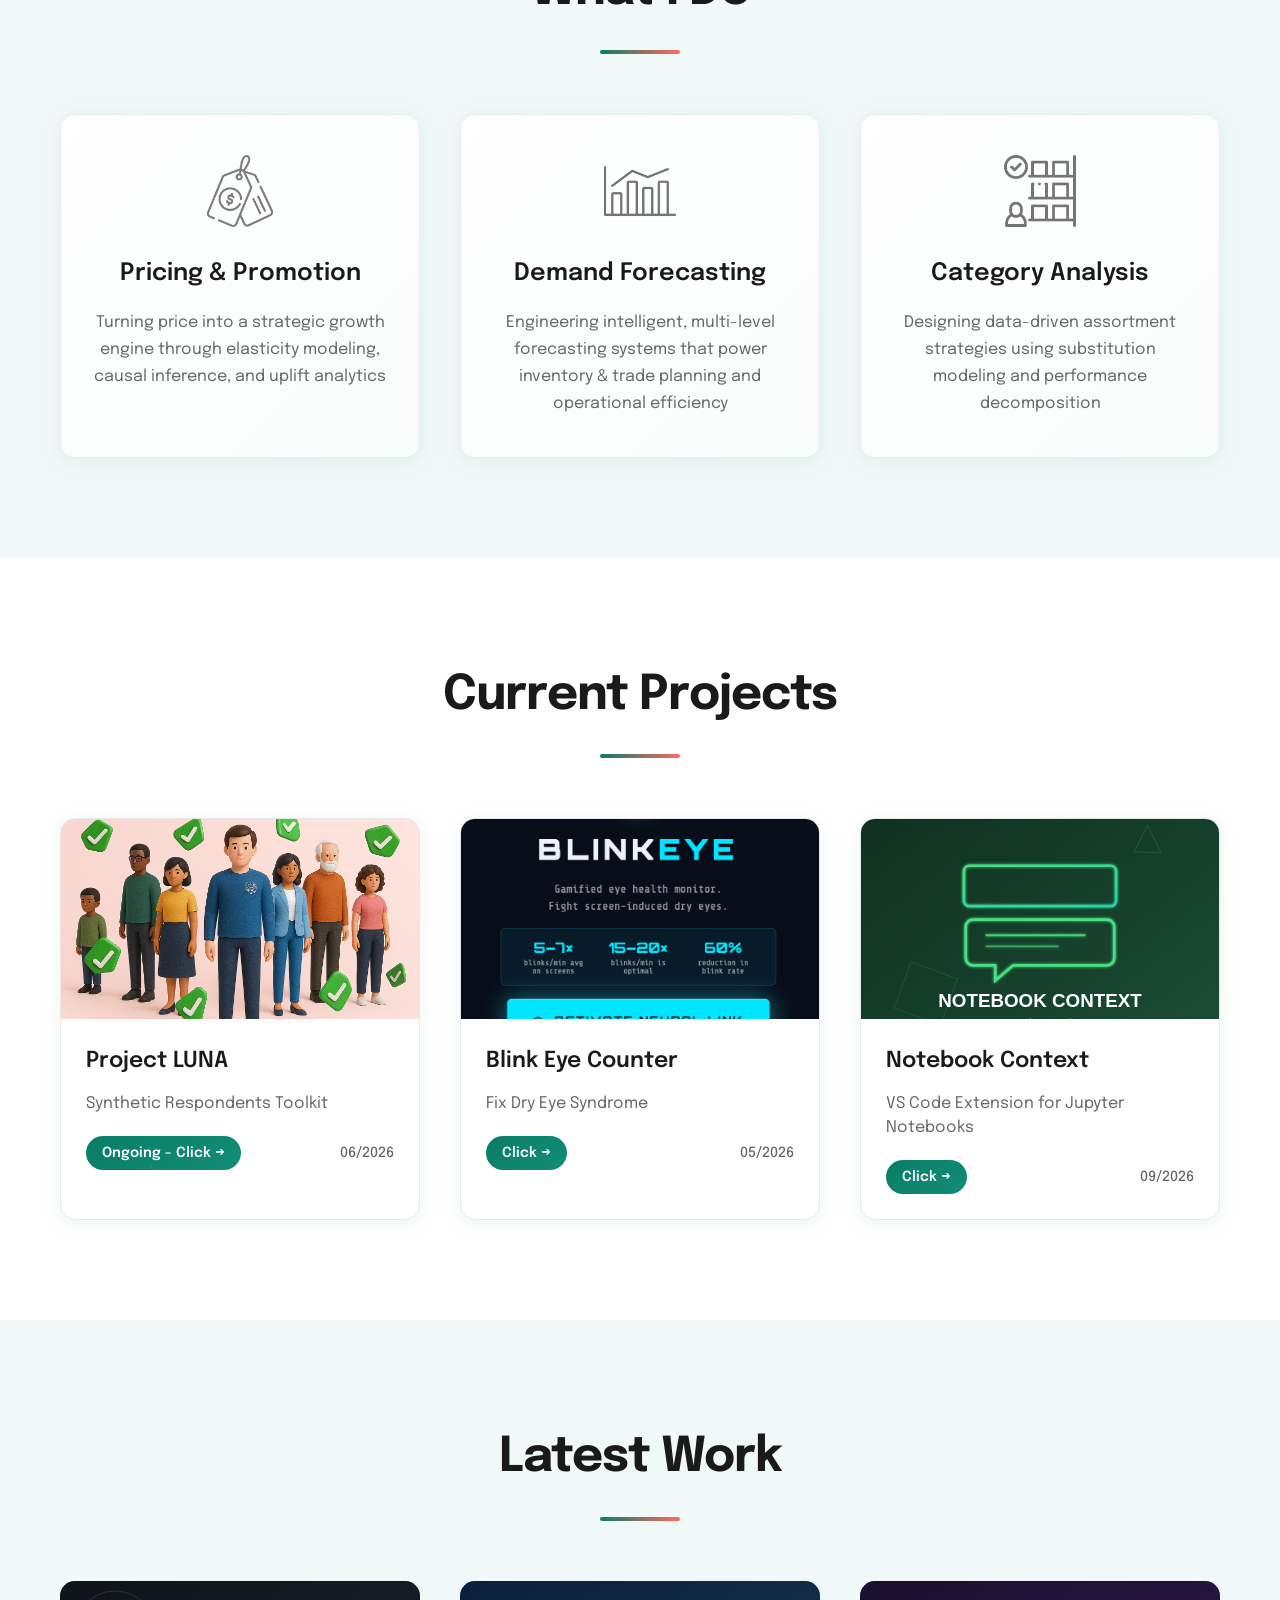
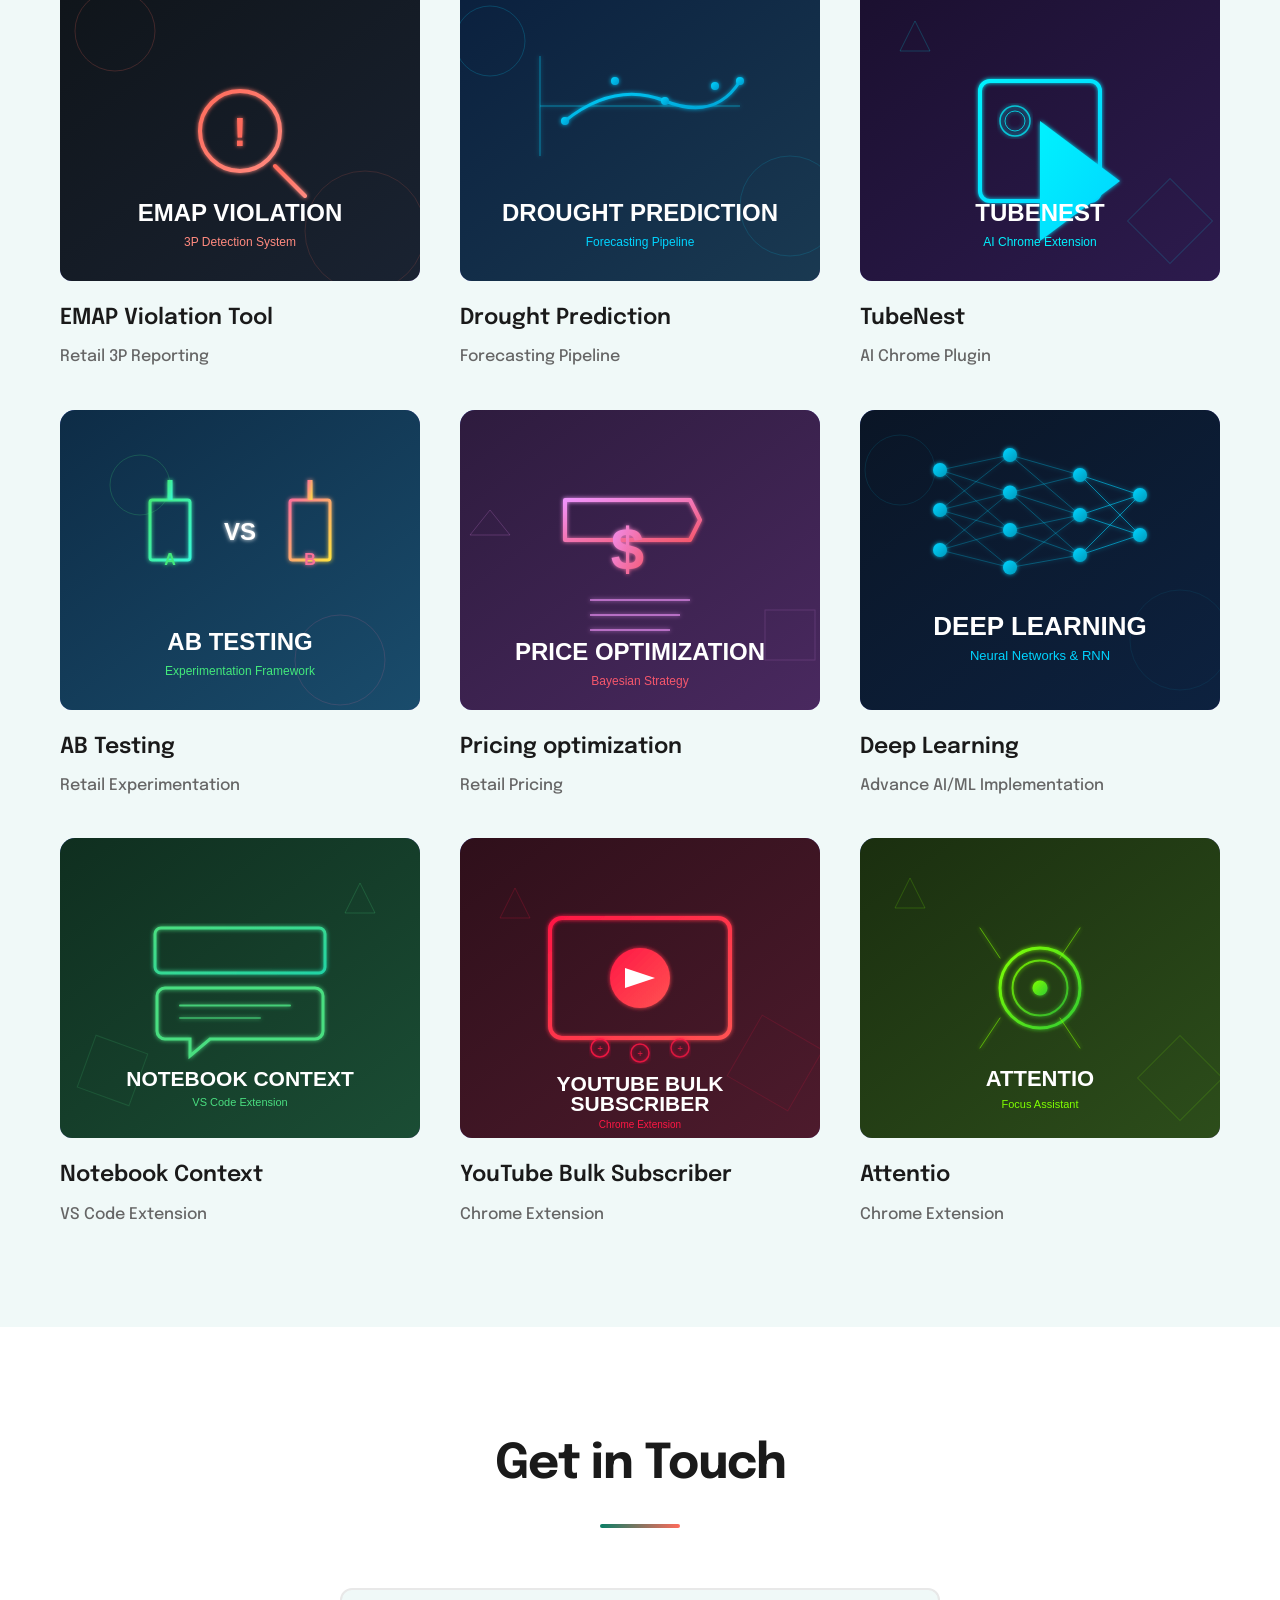
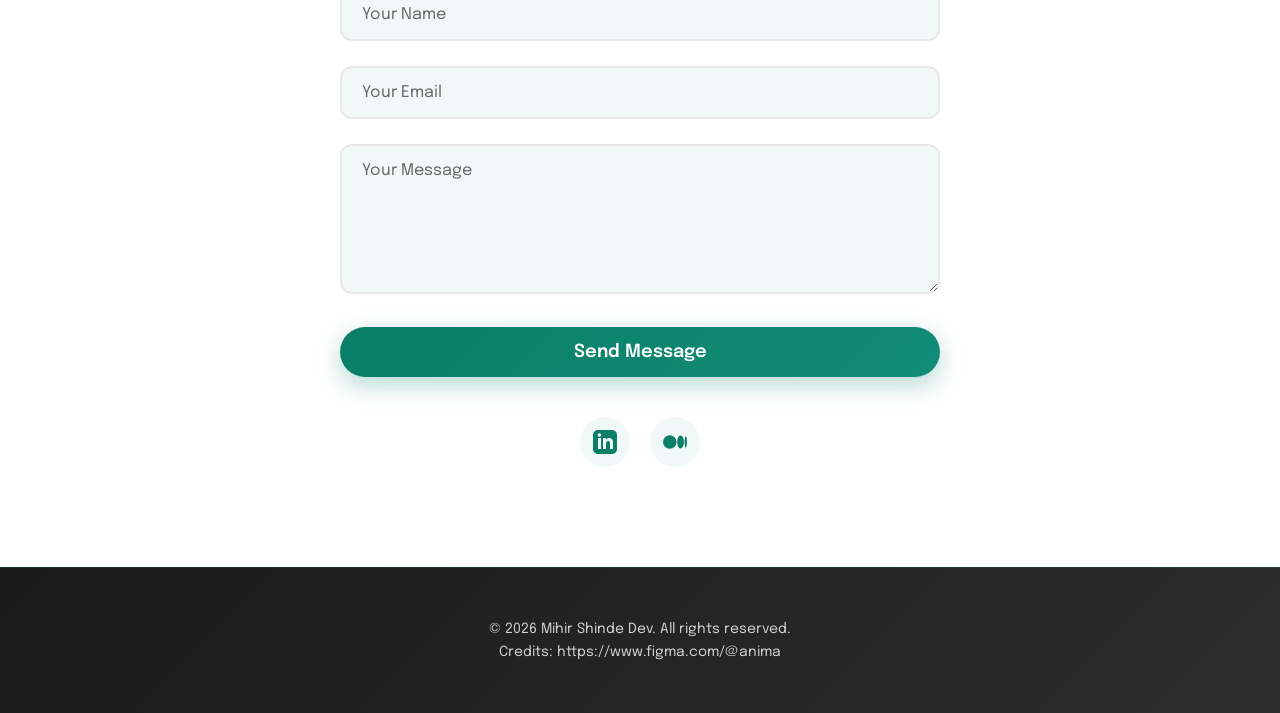
==== commit 46b51fb4: "Update profile pic and add Attentio Chrome extension project - Changed hero profile picture to Profe" ====
--- a/index.html
+++ b/index.html
@@ -50,7 +50,7 @@
                 <a href="#contact" class="cta-button">Get in touch</a>
             </div>
             <div class="hero-image">
-                <img src="profile_pic.jpeg" alt="Mihir Shinde" class="hero-profile-pic">
+                <img src="Professional South Asian Man Headshot.png" alt="Mihir Shinde" class="hero-profile-pic">
             </div>
         </div>
     </section>
@@ -228,6 +228,16 @@
                         </div>
                     </div>
                     <h3 class="work-title">YouTube Bulk Subscriber</h3>
+                    <p class="work-category">Chrome Extension</p>
+                </div>
+                <div class="work-card" data-project="9">
+                    <div class="work-image">
+                        <img src="assets/attentio.svg" alt="Attentio" class="project-image"/>
+                        <div class="work-overlay">
+                            <span class="overlay-text">View Details</span>
+                        </div>
+                    </div>
+                    <h3 class="work-title">Attentio</h3>
                     <p class="work-category">Chrome Extension</p>
                 </div>
             </div>
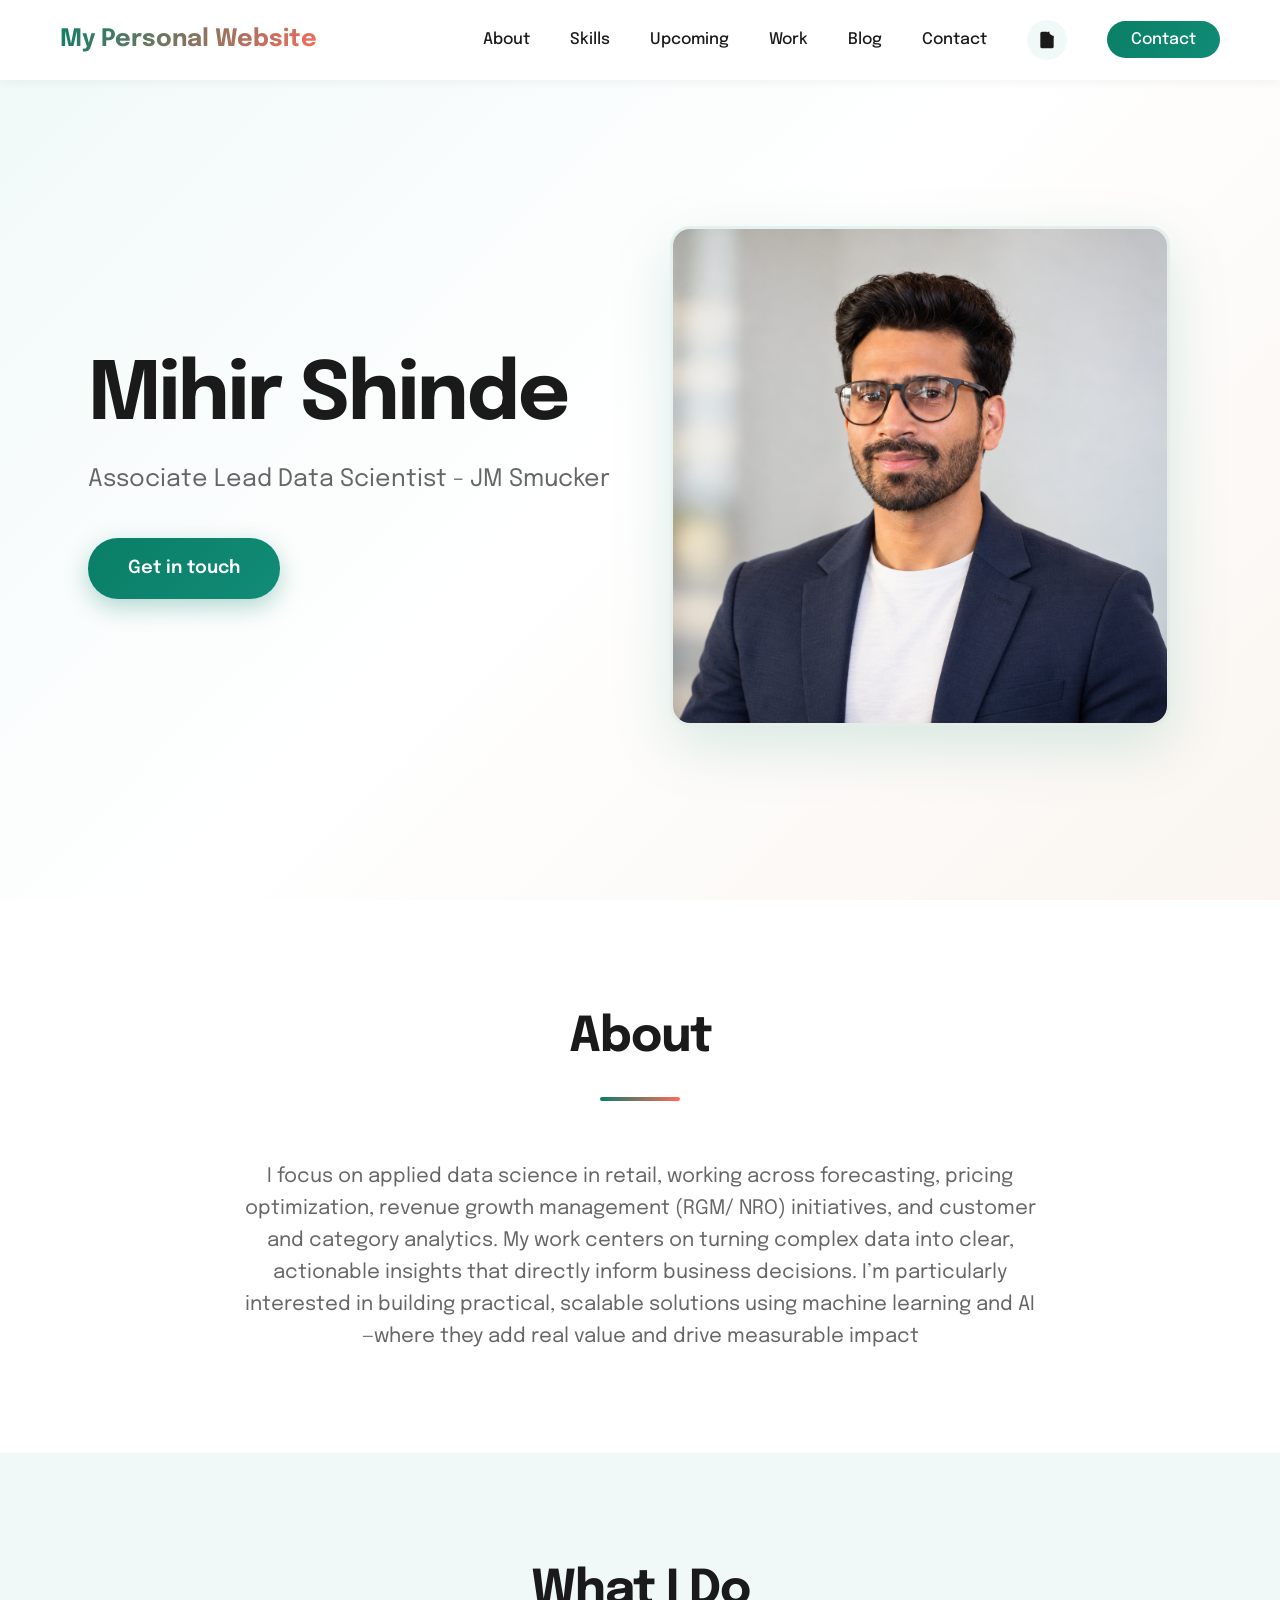
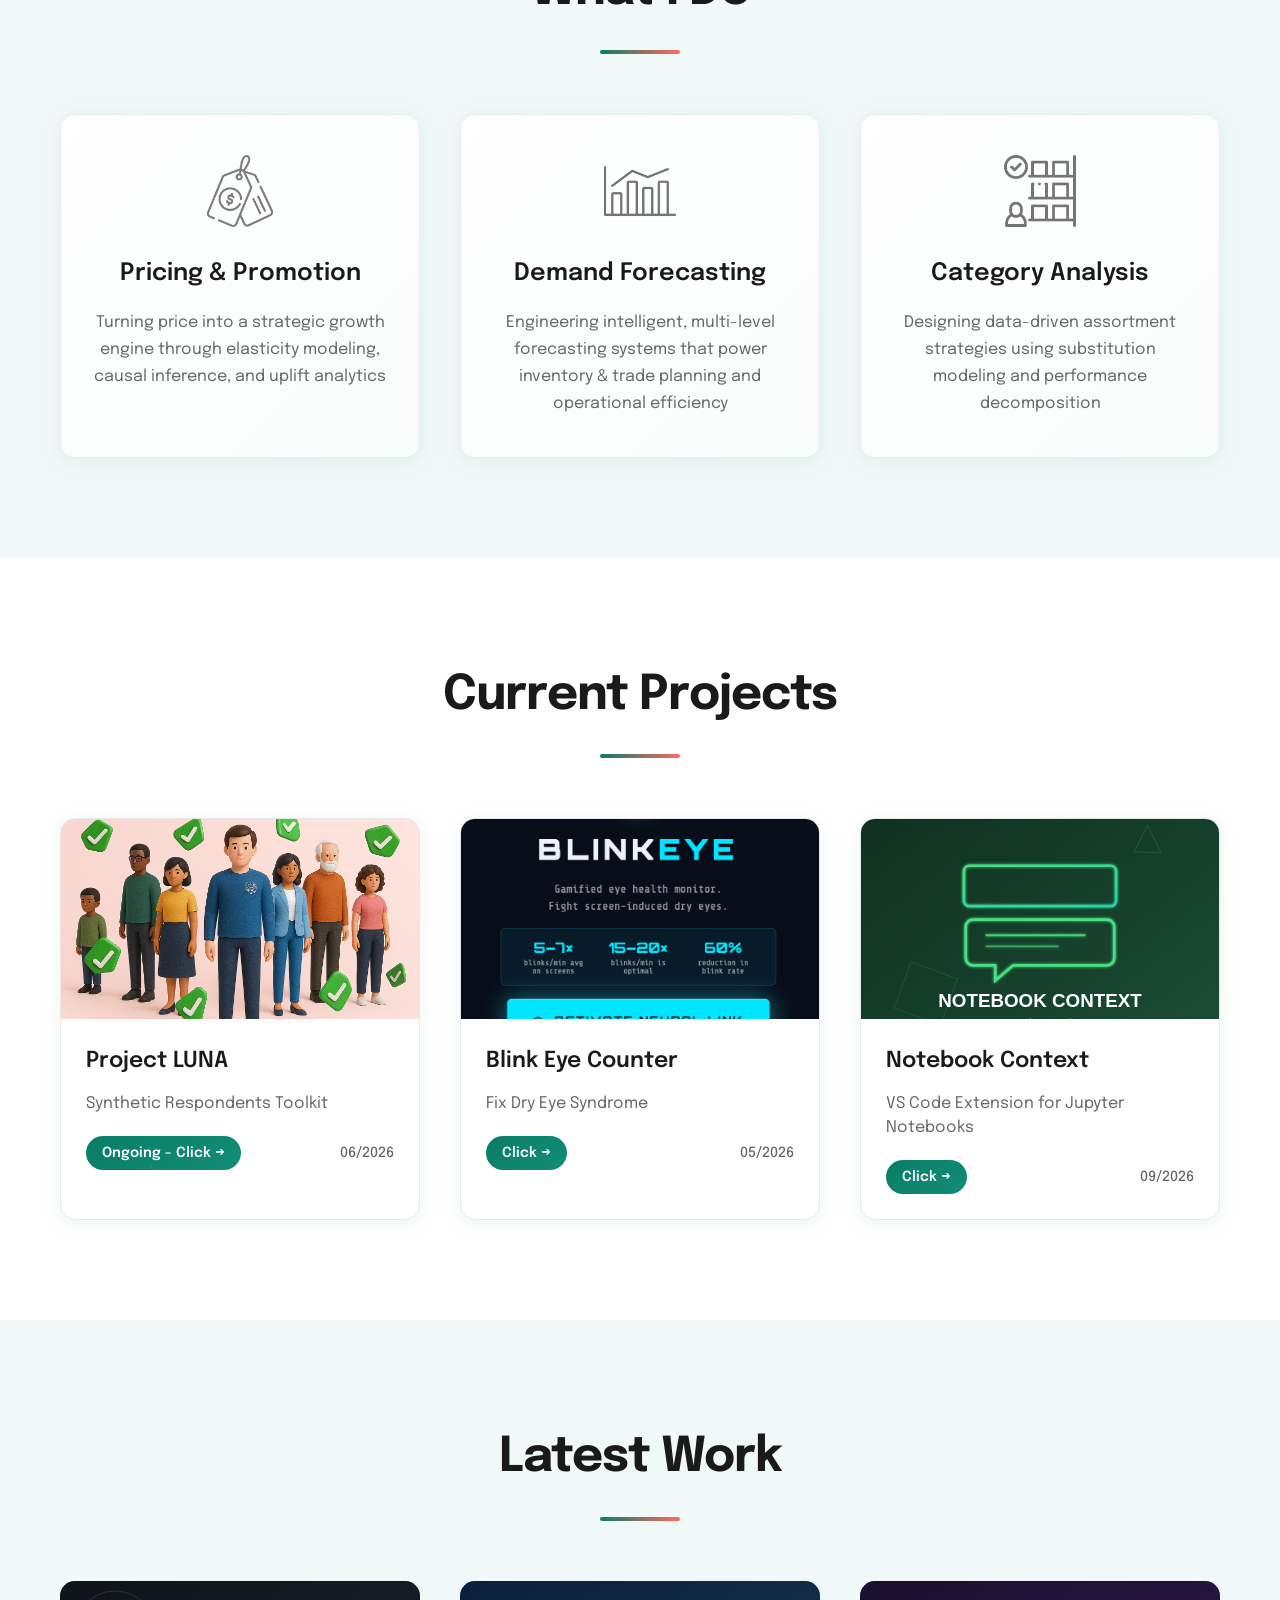
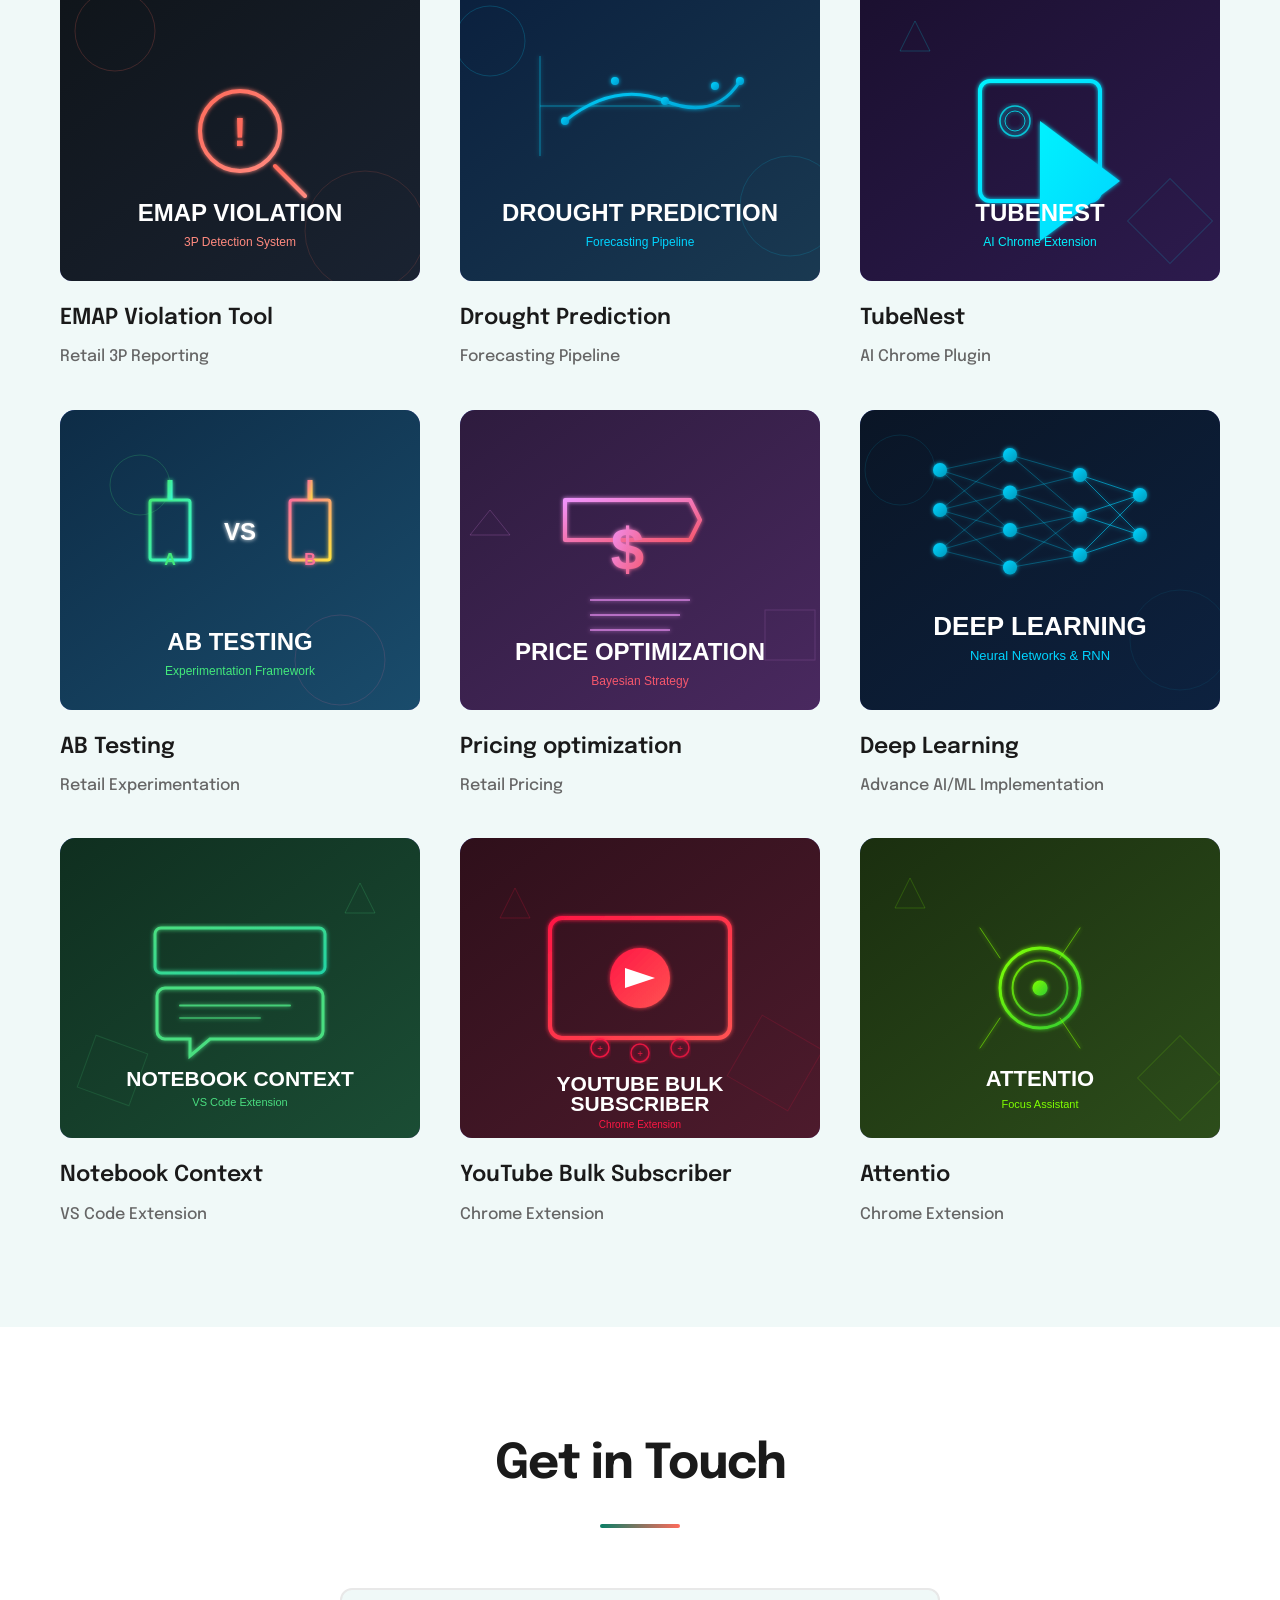
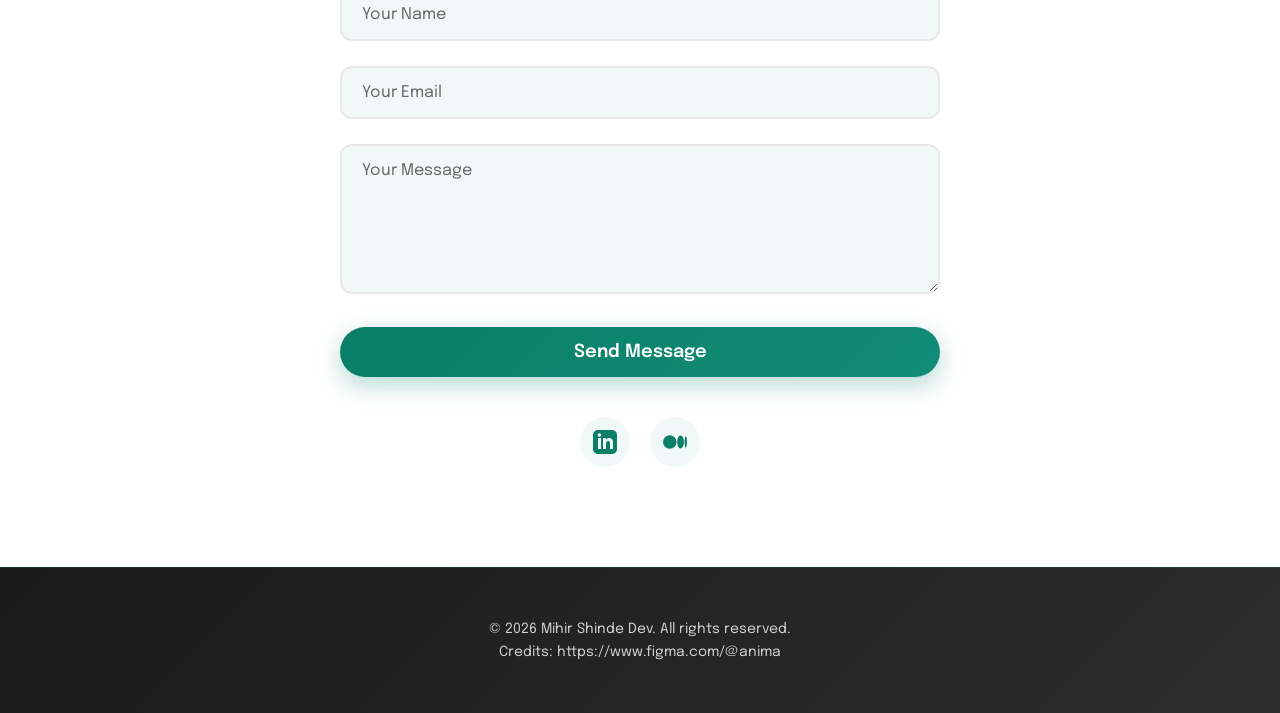
==== commit 32350885: "Fix profile picture loading by renaming file without spaces - Renamed 'Professional South Asian Man " ====
--- a/index.html
+++ b/index.html
@@ -50,7 +50,7 @@
                 <a href="#contact" class="cta-button">Get in touch</a>
             </div>
             <div class="hero-image">
-                <img src="Professional South Asian Man Headshot.png" alt="Mihir Shinde" class="hero-profile-pic">
+                <img src="profile_pic.png" alt="Mihir Shinde" class="hero-profile-pic">
             </div>
         </div>
     </section>
